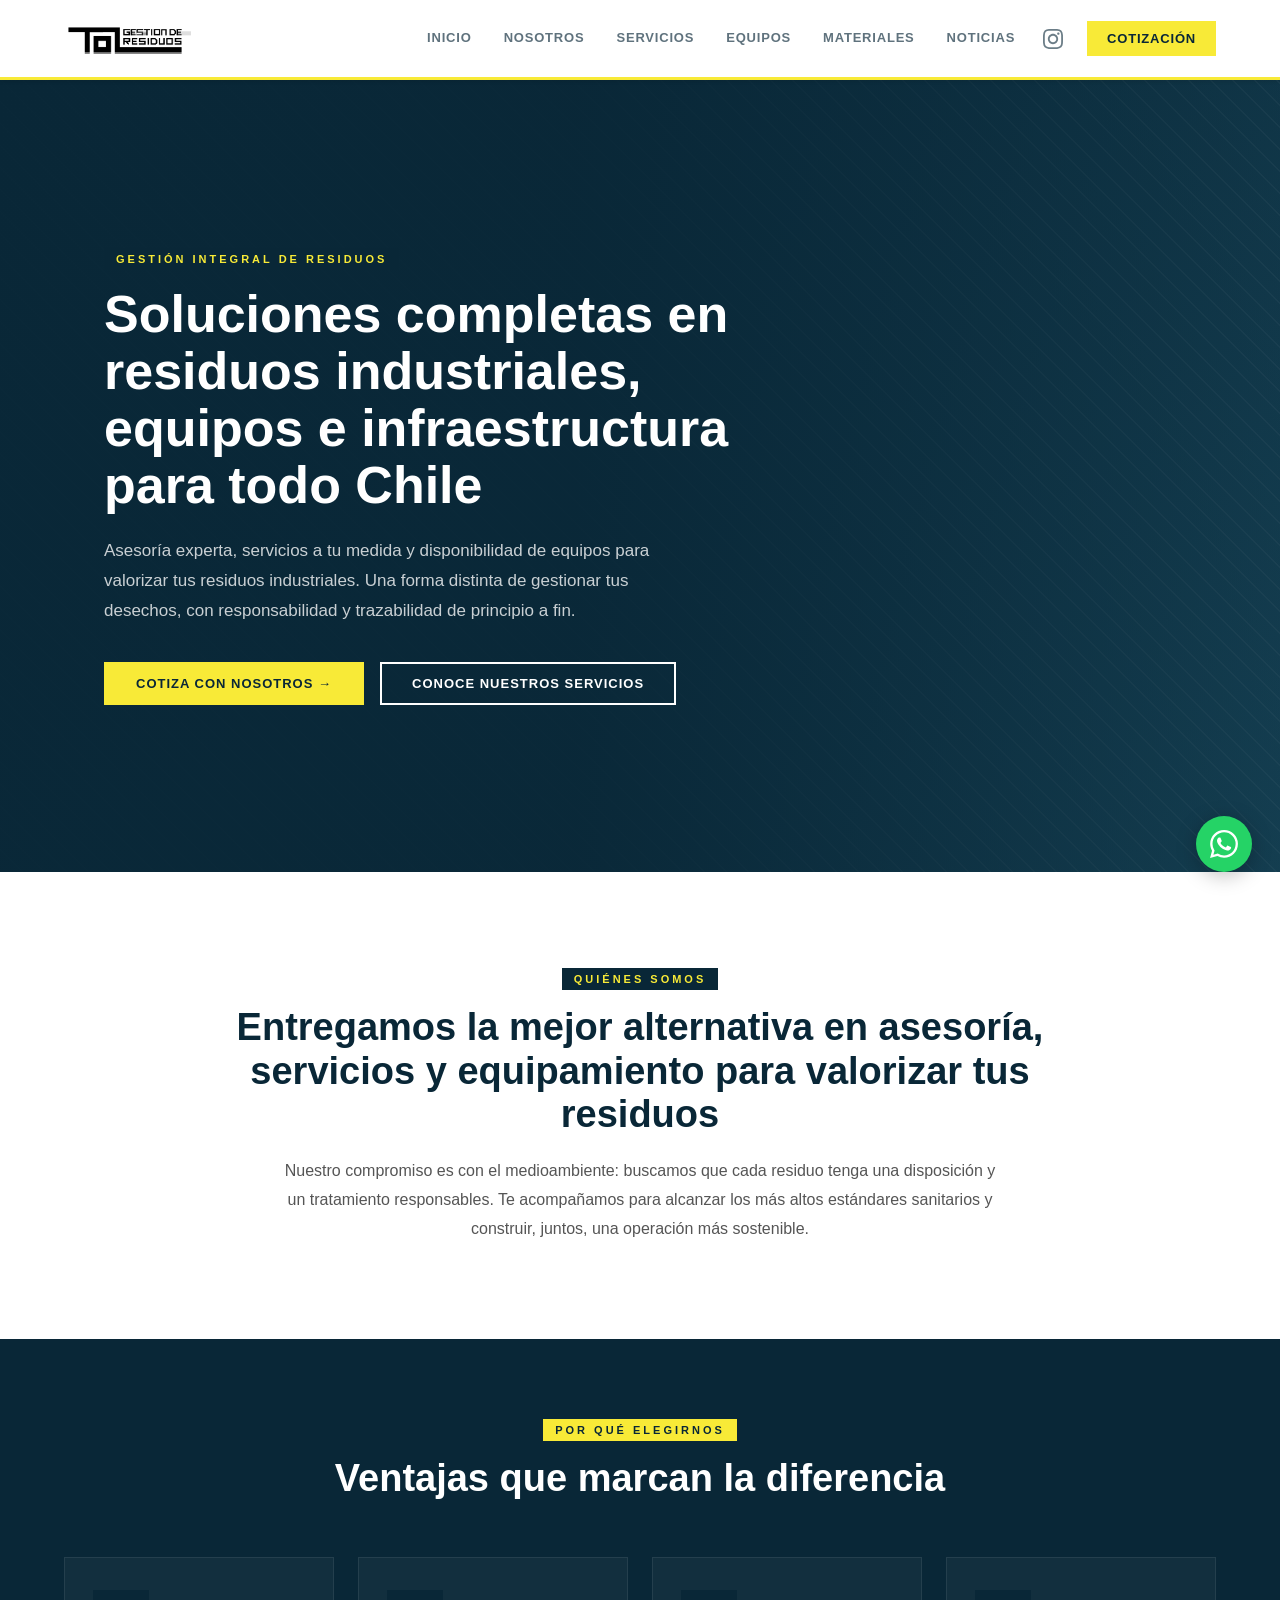
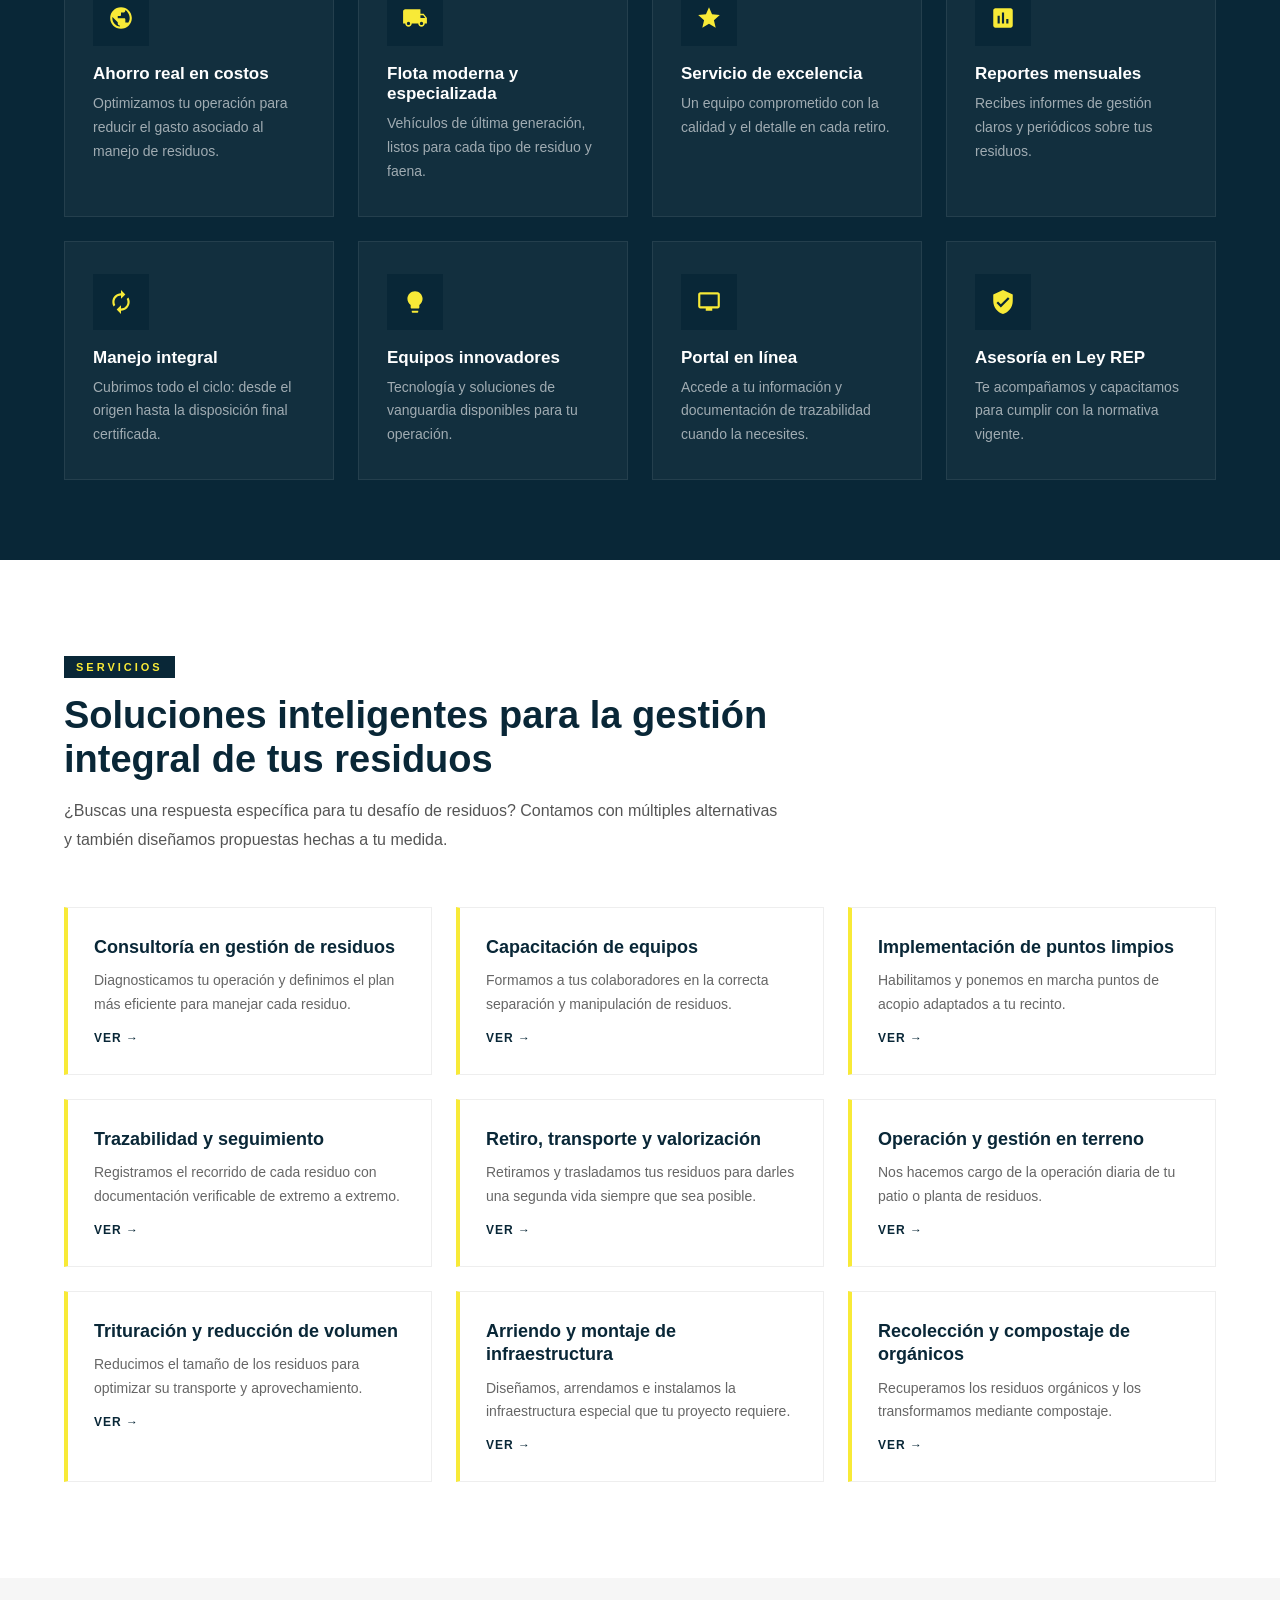
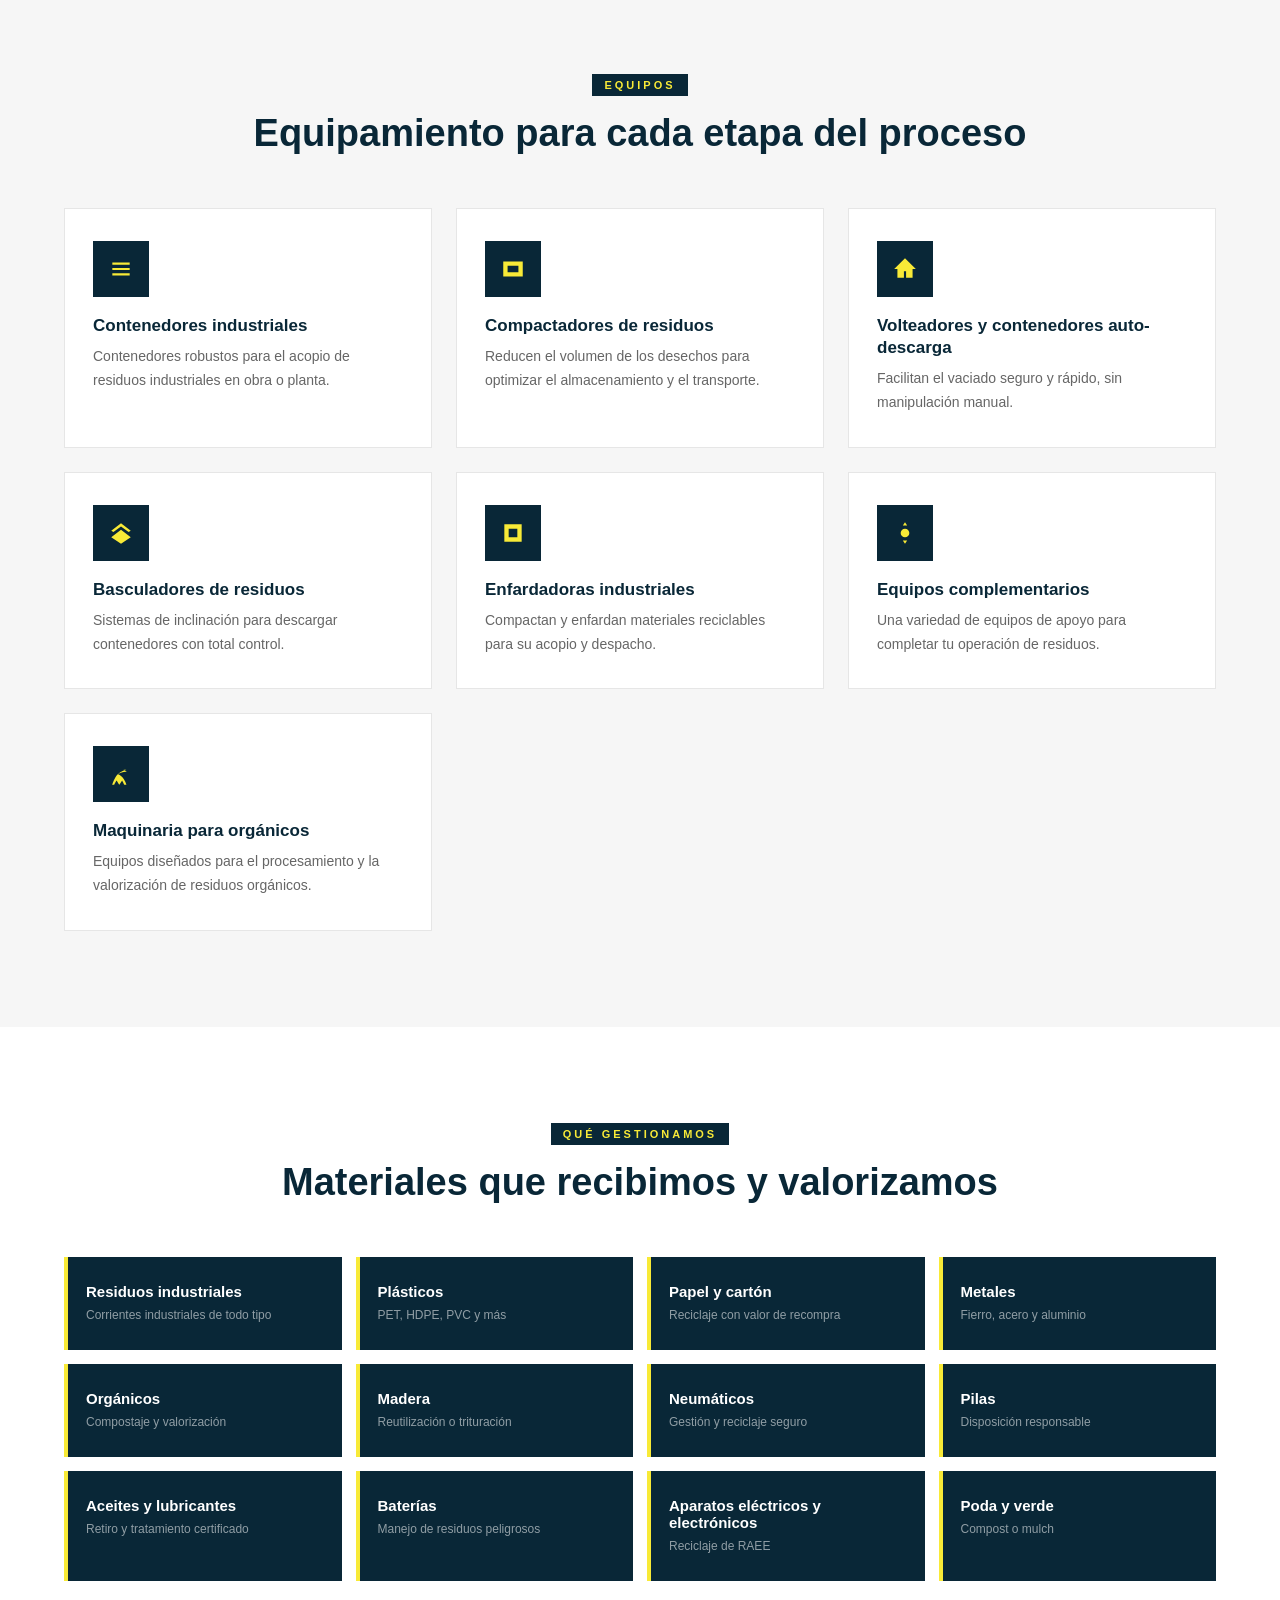
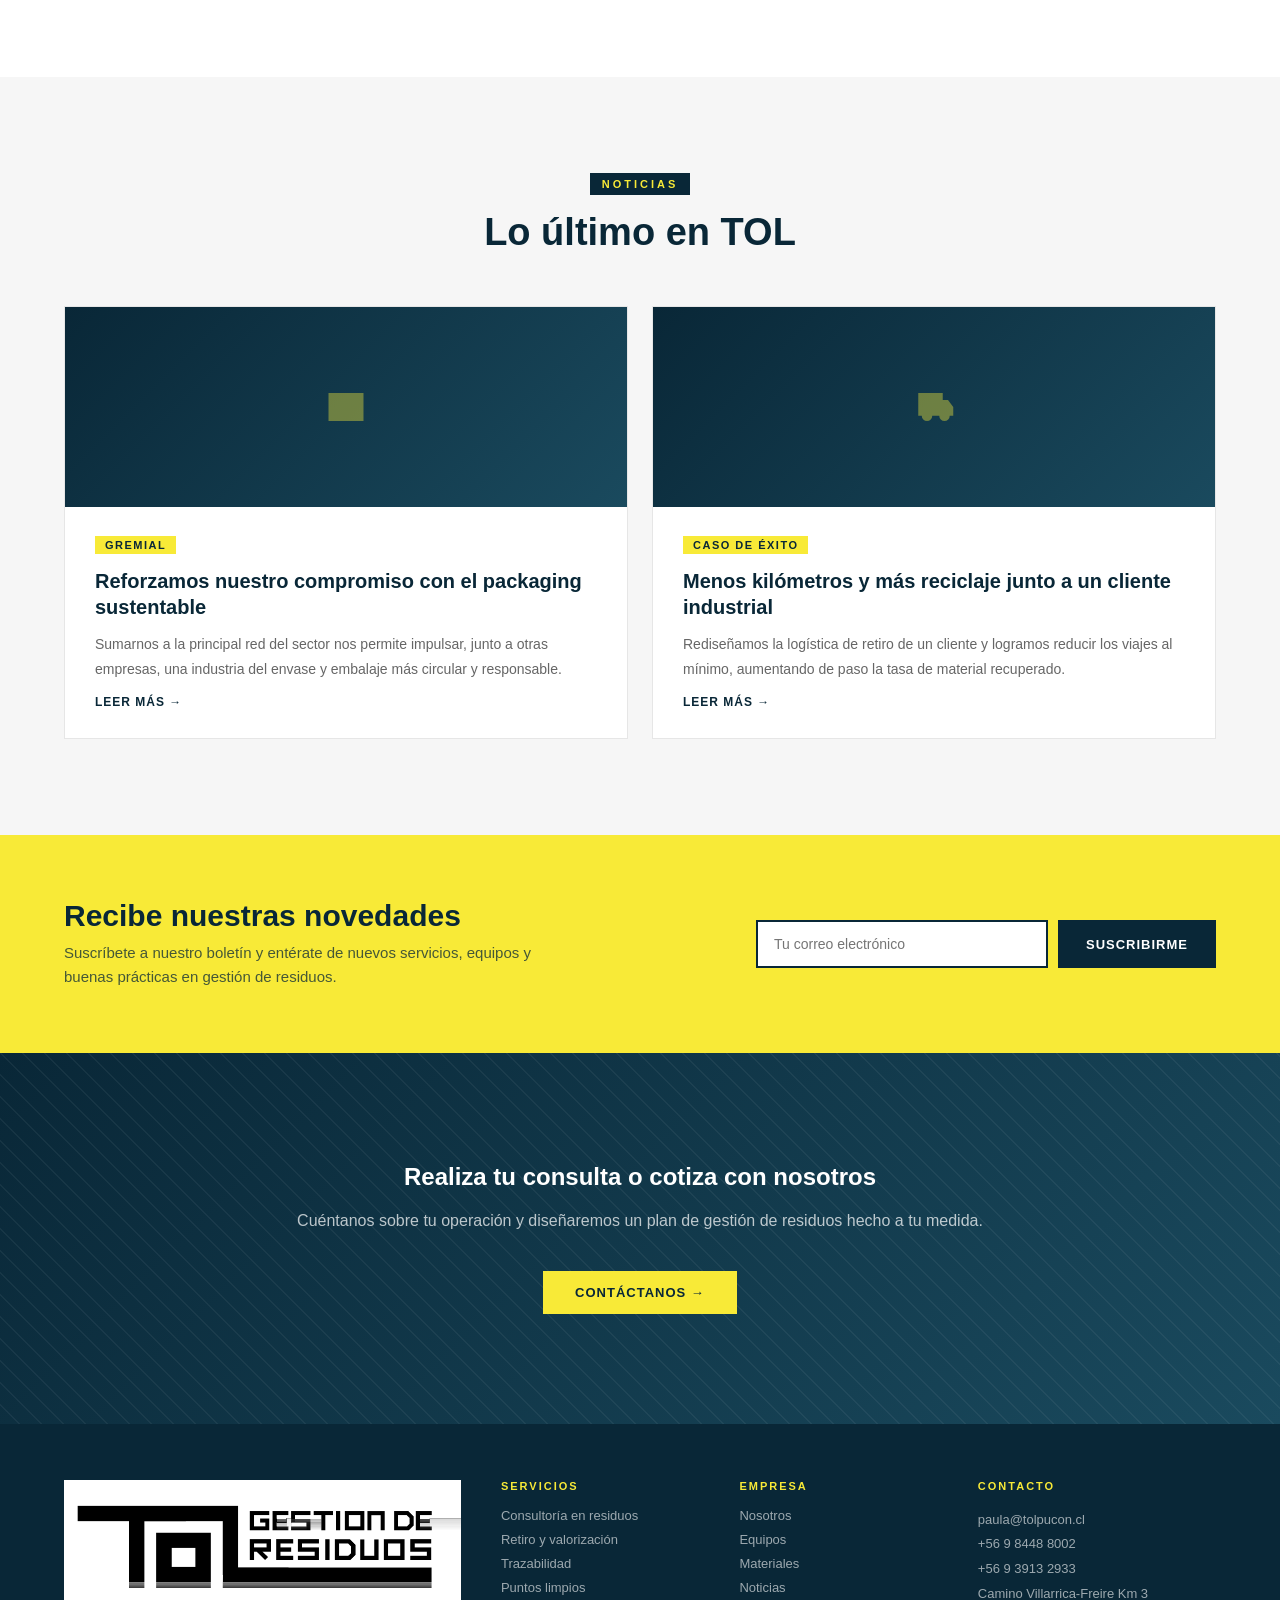
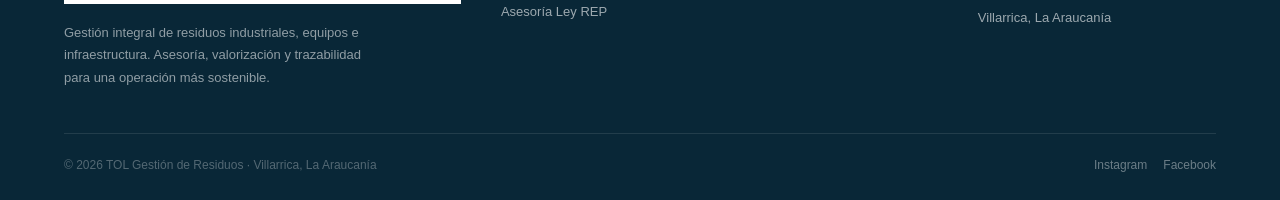
==== docs/index.html @ 6129ab28 "Import landing page de gestión de residuos desde pdelsol/tol Copia del sitio completo: docs/ (GitHub" ====
<!DOCTYPE html>
<html lang="es">
<head>
<meta charset="UTF-8">
<meta name="viewport" content="width=device-width, initial-scale=1">
<title>TOL — Gestión Integral de Residuos</title>
<style>
*{margin:0;padding:0;box-sizing:border-box}
body{font-family:'Open Sans',sans-serif;color:#111;padding-top:80px}
a{text-decoration:none;color:inherit}
img{max-width:100%;display:block}

/* NAV */
.tol-nav{position:fixed;top:0;left:0;right:0;z-index:9000;background:#fff;display:flex;align-items:center;justify-content:space-between;padding:0 64px;height:80px;border-bottom:3px solid #F8EA37;box-shadow:0 2px 4px rgba(0,0,0,.08)}
.tol-nav .logo img{height:40px;width:auto;display:block}
.tol-nav .links{display:flex;align-items:center;gap:8px}
.nav-link{font-size:13px;font-weight:600;color:rgba(9,39,55,.65);text-transform:uppercase;letter-spacing:.8px;padding:8px 12px;border-bottom:2px solid transparent;transition:color .2s,border-color .2s}
.nav-link:hover,.nav-link.active{color:#092737;border-bottom-color:#F8EA37}
.nav-cta{background:#F8EA37;color:#092737;font-size:13px;font-weight:700;padding:10px 20px;text-transform:uppercase;letter-spacing:.8px;margin-left:16px;transition:opacity .2s}
.nav-cta:hover{opacity:.85}
.nav-hamburger{display:none;flex-direction:column;gap:5px;cursor:pointer;background:none;border:none;padding:4px}
.nav-hamburger span{width:24px;height:2px;background:#092737;display:block}
.mob-overlay{display:none;position:fixed;inset:0;background:#092737;z-index:8999;flex-direction:column;align-items:center;justify-content:center;gap:8px}
.mob-overlay.open{display:flex}
.mob-link{font-size:20px;font-weight:600;color:rgba(255,255,255,.8);text-transform:uppercase;letter-spacing:1px;padding:16px;transition:color .2s}
.mob-link:hover,.mob-link.active{color:#F8EA37}
.mob-close{position:absolute;top:24px;right:32px;background:none;border:none;color:#fff;font-size:32px;cursor:pointer}
@media(max-width:900px){.tol-nav .links{display:none}.nav-hamburger{display:flex}.tol-nav{padding:0 24px}}
@media(max-width:600px){.tol-nav{padding:0 20px}}

/* HERO */
.hero{background:#092737;padding:80px 64px 72px;position:relative;overflow:hidden}
.hero::before{content:'';position:absolute;inset:0;background:repeating-linear-gradient(45deg,rgba(255,255,255,.015) 0,rgba(255,255,255,.015) 1px,transparent 0,transparent 50%);background-size:20px 20px}
.hero-inner{max-width:1200px;margin:0 auto;position:relative}
.hero-tag{display:inline-block;background:#F8EA37;color:#092737;font-size:11px;font-weight:700;letter-spacing:3px;text-transform:uppercase;padding:4px 12px;margin-bottom:20px}
.hero h1{font-size:52px;font-weight:800;color:#fff;line-height:1.05;max-width:720px;margin-bottom:16px}
.hero p{font-size:16px;font-weight:300;color:rgba(255,255,255,.65);max-width:560px;line-height:1.7;margin-bottom:32px}
.hero-breadcrumb{font-size:12px;color:rgba(255,255,255,.35);margin-bottom:24px}
.hero-breadcrumb a{color:rgba(255,255,255,.35)}
.hero-breadcrumb a:hover{color:#F8EA37}
@media(max-width:900px){.hero{padding:48px 24px}.hero h1{font-size:34px}}

/* SECCIONES */
.section{padding:72px 64px}
.section-inner{max-width:1200px;margin:0 auto}
@media(max-width:900px){.section{padding:48px 24px}}

/* BANNER CTA */
.banner{background:#F8EA37;padding:64px}
.banner-inner{max-width:1200px;margin:0 auto;display:flex;align-items:center;justify-content:space-between;gap:40px;flex-wrap:wrap}
.banner h2{font-size:32px;font-weight:800;color:#092737;margin-bottom:10px}
.banner p{font-size:15px;color:rgba(9,39,55,.72);max-width:480px;line-height:1.6}
.banner-btn{background:#092737;color:#fff;font-size:13px;font-weight:700;text-transform:uppercase;letter-spacing:.8px;padding:14px 32px;white-space:nowrap;transition:opacity .2s}
.banner-btn:hover{opacity:.85}
@media(max-width:900px){.banner{padding:40px 24px}.banner-inner{flex-direction:column;align-items:flex-start}}

/* FOOTER */
footer{background:#092737;padding:52px 64px}
.footer-grid{max-width:1200px;margin:0 auto;display:grid;grid-template-columns:2fr 1fr 1fr 1fr;gap:48px;margin-bottom:40px}
.ft{font-size:11px;font-weight:700;text-transform:uppercase;letter-spacing:1.5px;color:#F8EA37;margin-bottom:16px}
.fl{display:flex;flex-direction:column;gap:8px}
.fl a{font-size:13px;color:rgba(255,255,255,.5);transition:color .2s}
.fl a:hover{color:#fff}
.footer-bottom{max-width:1200px;margin:0 auto;border-top:1px solid rgba(255,255,255,.08);padding-top:24px;display:flex;align-items:center;justify-content:space-between;flex-wrap:wrap;gap:12px}
.footer-bottom span,.footer-bottom a{font-size:12px;color:rgba(255,255,255,.3)}
.footer-bottom a:hover{color:#F8EA37}
@media(max-width:900px){footer{padding:40px 24px}.footer-grid{grid-template-columns:1fr 1fr;gap:32px}}
@media(max-width:600px){.footer-grid{grid-template-columns:1fr}}

[data-aos][data-aos][data-aos-duration="50"],body[data-aos-duration="50"] [data-aos]{transition-duration:50ms}[data-aos][data-aos][data-aos-delay="50"],body[data-aos-delay="50"] [data-aos]{transition-delay:0}[data-aos][data-aos][data-aos-delay="50"].aos-animate,body[data-aos-delay="50"] [data-aos].aos-animate{transition-delay:50ms}[data-aos][data-aos][data-aos-duration="100"],body[data-aos-duration="100"] [data-aos]{transition-duration:.1s}[data-aos][data-aos][data-aos-delay="100"],body[data-aos-delay="100"] [data-aos]{transition-delay:0}[data-aos][data-aos][data-aos-delay="100"].aos-animate,body[data-aos-delay="100"] [data-aos].aos-animate{transition-delay:.1s}[data-aos][data-aos][data-aos-duration="150"],body[data-aos-duration="150"] [data-aos]{transition-duration:.15s}[data-aos][data-aos][data-aos-delay="150"],body[data-aos-delay="150"] [data-aos]{transition-delay:0}[data-aos][data-aos][data-aos-delay="150"].aos-animate,body[data-aos-delay="150"] [data-aos].aos-animate{transition-delay:.15s}[data-aos][data-aos][data-aos-duration="200"],body[data-aos-duration="200"] [data-aos]{transition-duration:.2s}[data-aos][data-aos][data-aos-delay="200"],body[data-aos-delay="200"] [data-aos]{transition-delay:0}[data-aos][data-aos][data-aos-delay="200"].aos-animate,body[data-aos-delay="200"] [data-aos].aos-animate{transition-delay:.2s}[data-aos][data-aos][data-aos-duration="250"],body[data-aos-duration="250"] [data-aos]{transition-duration:.25s}[data-aos][data-aos][data-aos-delay="250"],body[data-aos-delay="250"] [data-aos]{transition-delay:0}[data-aos][data-aos][data-aos-delay="250"].aos-animate,body[data-aos-delay="250"] [data-aos].aos-animate{transition-delay:.25s}[data-aos][data-aos][data-aos-duration="300"],body[data-aos-duration="300"] [data-aos]{transition-duration:.3s}[data-aos][data-aos][data-aos-delay="300"],body[data-aos-delay="300"] [data-aos]{transition-delay:0}[data-aos][data-aos][data-aos-delay="300"].aos-animate,body[data-aos-delay="300"] [data-aos].aos-animate{transition-delay:.3s}[data-aos][data-aos][data-aos-duration="350"],body[data-aos-duration="350"] [data-aos]{transition-duration:.35s}[data-aos][data-aos][data-aos-delay="350"],body[data-aos-delay="350"] [data-aos]{transition-delay:0}[data-aos][data-aos][data-aos-delay="350"].aos-animate,body[data-aos-delay="350"] [data-aos].aos-animate{transition-delay:.35s}[data-aos][data-aos][data-aos-duration="400"],body[data-aos-duration="400"] [data-aos]{transition-duration:.4s}[data-aos][data-aos][data-aos-delay="400"],body[data-aos-delay="400"] [data-aos]{transition-delay:0}[data-aos][data-aos][data-aos-delay="400"].aos-animate,body[data-aos-delay="400"] [data-aos].aos-animate{transition-delay:.4s}[data-aos][data-aos][data-aos-duration="450"],body[data-aos-duration="450"] [data-aos]{transition-duration:.45s}[data-aos][data-aos][data-aos-delay="450"],body[data-aos-delay="450"] [data-aos]{transition-delay:0}[data-aos][data-aos][data-aos-delay="450"].aos-animate,body[data-aos-delay="450"] [data-aos].aos-animate{transition-delay:.45s}[data-aos][data-aos][data-aos-duration="500"],body[data-aos-duration="500"] [data-aos]{transition-duration:.5s}[data-aos][data-aos][data-aos-delay="500"],body[data-aos-delay="500"] [data-aos]{transition-delay:0}[data-aos][data-aos][data-aos-delay="500"].aos-animate,body[data-aos-delay="500"] [data-aos].aos-animate{transition-delay:.5s}[data-aos][data-aos][data-aos-duration="550"],body[data-aos-duration="550"] [data-aos]{transition-duration:.55s}[data-aos][data-aos][data-aos-delay="550"],body[data-aos-delay="550"] [data-aos]{transition-delay:0}[data-aos][data-aos][data-aos-delay="550"].aos-animate,body[data-aos-delay="550"] [data-aos].aos-animate{transition-delay:.55s}[data-aos][data-aos][data-aos-duration="600"],body[data-aos-duration="600"] [data-aos]{transition-duration:.6s}[data-aos][data-aos][data-aos-delay="600"],body[data-aos-delay="600"] [data-aos]{transition-delay:0}[data-aos][data-aos][data-aos-delay="600"].aos-animate,body[data-aos-delay="600"] [data-aos].aos-animate{transition-delay:.6s}[data-aos][data-aos][data-aos-duration="650"],body[data-aos-duration="650"] [data-aos]{transition-duration:.65s}[data-aos][data-aos][data-aos-delay="650"],body[data-aos-delay="650"] [data-aos]{transition-delay:0}[data-aos][data-aos][data-aos-delay="650"].aos-animate,body[data-aos-delay="650"] [data-aos].aos-animate{transition-delay:.65s}[data-aos][data-aos][data-aos-duration="700"],body[data-aos-duration="700"] [data-aos]{transition-duration:.7s}[data-aos][data-aos][data-aos-delay="700"],body[data-aos-delay="700"] [data-aos]{transition-delay:0}[data-aos][data-aos][data-aos-delay="700"].aos-animate,body[data-aos-delay="700"] [data-aos].aos-animate{transition-delay:.7s}[data-aos][data-aos][data-aos-duration="750"],body[data-aos-duration="750"] [data-aos]{transition-duration:.75s}[data-aos][data-aos][data-aos-delay="750"],body[data-aos-delay="750"] [data-aos]{transition-delay:0}[data-aos][data-aos][data-aos-delay="750"].aos-animate,body[data-aos-delay="750"] [data-aos].aos-animate{transition-delay:.75s}[data-aos][data-aos][data-aos-duration="800"],body[data-aos-duration="800"] [data-aos]{transition-duration:.8s}[data-aos][data-aos][data-aos-delay="800"],body[data-aos-delay="800"] [data-aos]{transition-delay:0}[data-aos][data-aos][data-aos-delay="800"].aos-animate,body[data-aos-delay="800"] [data-aos].aos-animate{transition-delay:.8s}[data-aos][data-aos][data-aos-duration="850"],body[data-aos-duration="850"] [data-aos]{transition-duration:.85s}[data-aos][data-aos][data-aos-delay="850"],body[data-aos-delay="850"] [data-aos]{transition-delay:0}[data-aos][data-aos][data-aos-delay="850"].aos-animate,body[data-aos-delay="850"] [data-aos].aos-animate{transition-delay:.85s}[data-aos][data-aos][data-aos-duration="900"],body[data-aos-duration="900"] [data-aos]{transition-duration:.9s}[data-aos][data-aos][data-aos-delay="900"],body[data-aos-delay="900"] [data-aos]{transition-delay:0}[data-aos][data-aos][data-aos-delay="900"].aos-animate,body[data-aos-delay="900"] [data-aos].aos-animate{transition-delay:.9s}[data-aos][data-aos][data-aos-duration="950"],body[data-aos-duration="950"] [data-aos]{transition-duration:.95s}[data-aos][data-aos][data-aos-delay="950"],body[data-aos-delay="950"] [data-aos]{transition-delay:0}[data-aos][data-aos][data-aos-delay="950"].aos-animate,body[data-aos-delay="950"] [data-aos].aos-animate{transition-delay:.95s}[data-aos][data-aos][data-aos-duration="1000"],body[data-aos-duration="1000"] [data-aos]{transition-duration:1s}[data-aos][data-aos][data-aos-delay="1000"],body[data-aos-delay="1000"] [data-aos]{transition-delay:0}[data-aos][data-aos][data-aos-delay="1000"].aos-animate,body[data-aos-delay="1000"] [data-aos].aos-animate{transition-delay:1s}[data-aos][data-aos][data-aos-duration="1050"],body[data-aos-duration="1050"] [data-aos]{transition-duration:1.05s}[data-aos][data-aos][data-aos-delay="1050"],body[data-aos-delay="1050"] [data-aos]{transition-delay:0}[data-aos][data-aos][data-aos-delay="1050"].aos-animate,body[data-aos-delay="1050"] [data-aos].aos-animate{transition-delay:1.05s}[data-aos][data-aos][data-aos-duration="1100"],body[data-aos-duration="1100"] [data-aos]{transition-duration:1.1s}[data-aos][data-aos][data-aos-delay="1100"],body[data-aos-delay="1100"] [data-aos]{transition-delay:0}[data-aos][data-aos][data-aos-delay="1100"].aos-animate,body[data-aos-delay="1100"] [data-aos].aos-animate{transition-delay:1.1s}[data-aos][data-aos][data-aos-duration="1150"],body[data-aos-duration="1150"] [data-aos]{transition-duration:1.15s}[data-aos][data-aos][data-aos-delay="1150"],body[data-aos-delay="1150"] [data-aos]{transition-delay:0}[data-aos][data-aos][data-aos-delay="1150"].aos-animate,body[data-aos-delay="1150"] [data-aos].aos-animate{transition-delay:1.15s}[data-aos][data-aos][data-aos-duration="1200"],body[data-aos-duration="1200"] [data-aos]{transition-duration:1.2s}[data-aos][data-aos][data-aos-delay="1200"],body[data-aos-delay="1200"] [data-aos]{transition-delay:0}[data-aos][data-aos][data-aos-delay="1200"].aos-animate,body[data-aos-delay="1200"] [data-aos].aos-animate{transition-delay:1.2s}[data-aos][data-aos][data-aos-duration="1250"],body[data-aos-duration="1250"] [data-aos]{transition-duration:1.25s}[data-aos][data-aos][data-aos-delay="1250"],body[data-aos-delay="1250"] [data-aos]{transition-delay:0}[data-aos][data-aos][data-aos-delay="1250"].aos-animate,body[data-aos-delay="1250"] [data-aos].aos-animate{transition-delay:1.25s}[data-aos][data-aos][data-aos-duration="1300"],body[data-aos-duration="1300"] [data-aos]{transition-duration:1.3s}[data-aos][data-aos][data-aos-delay="1300"],body[data-aos-delay="1300"] [data-aos]{transition-delay:0}[data-aos][data-aos][data-aos-delay="1300"].aos-animate,body[data-aos-delay="1300"] [data-aos].aos-animate{transition-delay:1.3s}[data-aos][data-aos][data-aos-duration="1350"],body[data-aos-duration="1350"] [data-aos]{transition-duration:1.35s}[data-aos][data-aos][data-aos-delay="1350"],body[data-aos-delay="1350"] [data-aos]{transition-delay:0}[data-aos][data-aos][data-aos-delay="1350"].aos-animate,body[data-aos-delay="1350"] [data-aos].aos-animate{transition-delay:1.35s}[data-aos][data-aos][data-aos-duration="1400"],body[data-aos-duration="1400"] [data-aos]{transition-duration:1.4s}[data-aos][data-aos][data-aos-delay="1400"],body[data-aos-delay="1400"] [data-aos]{transition-delay:0}[data-aos][data-aos][data-aos-delay="1400"].aos-animate,body[data-aos-delay="1400"] [data-aos].aos-animate{transition-delay:1.4s}[data-aos][data-aos][data-aos-duration="1450"],body[data-aos-duration="1450"] [data-aos]{transition-duration:1.45s}[data-aos][data-aos][data-aos-delay="1450"],body[data-aos-delay="1450"] [data-aos]{transition-delay:0}[data-aos][data-aos][data-aos-delay="1450"].aos-animate,body[data-aos-delay="1450"] [data-aos].aos-animate{transition-delay:1.45s}[data-aos][data-aos][data-aos-duration="1500"],body[data-aos-duration="1500"] [data-aos]{transition-duration:1.5s}[data-aos][data-aos][data-aos-delay="1500"],body[data-aos-delay="1500"] [data-aos]{transition-delay:0}[data-aos][data-aos][data-aos-delay="1500"].aos-animate,body[data-aos-delay="1500"] [data-aos].aos-animate{transition-delay:1.5s}[data-aos][data-aos][data-aos-duration="1550"],body[data-aos-duration="1550"] [data-aos]{transition-duration:1.55s}[data-aos][data-aos][data-aos-delay="1550"],body[data-aos-delay="1550"] [data-aos]{transition-delay:0}[data-aos][data-aos][data-aos-delay="1550"].aos-animate,body[data-aos-delay="1550"] [data-aos].aos-animate{transition-delay:1.55s}[data-aos][data-aos][data-aos-duration="1600"],body[data-aos-duration="1600"] [data-aos]{transition-duration:1.6s}[data-aos][data-aos][data-aos-delay="1600"],body[data-aos-delay="1600"] [data-aos]{transition-delay:0}[data-aos][data-aos][data-aos-delay="1600"].aos-animate,body[data-aos-delay="1600"] [data-aos].aos-animate{transition-delay:1.6s}[data-aos][data-aos][data-aos-duration="1650"],body[data-aos-duration="1650"] [data-aos]{transition-duration:1.65s}[data-aos][data-aos][data-aos-delay="1650"],body[data-aos-delay="1650"] [data-aos]{transition-delay:0}[data-aos][data-aos][data-aos-delay="1650"].aos-animate,body[data-aos-delay="1650"] [data-aos].aos-animate{transition-delay:1.65s}[data-aos][data-aos][data-aos-duration="1700"],body[data-aos-duration="1700"] [data-aos]{transition-duration:1.7s}[data-aos][data-aos][data-aos-delay="1700"],body[data-aos-delay="1700"] [data-aos]{transition-delay:0}[data-aos][data-aos][data-aos-delay="1700"].aos-animate,body[data-aos-delay="1700"] [data-aos].aos-animate{transition-delay:1.7s}[data-aos][data-aos][data-aos-duration="1750"],body[data-aos-duration="1750"] [data-aos]{transition-duration:1.75s}[data-aos][data-aos][data-aos-delay="1750"],body[data-aos-delay="1750"] [data-aos]{transition-delay:0}[data-aos][data-aos][data-aos-delay="1750"].aos-animate,body[data-aos-delay="1750"] [data-aos].aos-animate{transition-delay:1.75s}[data-aos][data-aos][data-aos-duration="1800"],body[data-aos-duration="1800"] [data-aos]{transition-duration:1.8s}[data-aos][data-aos][data-aos-delay="1800"],body[data-aos-delay="1800"] [data-aos]{transition-delay:0}[data-aos][data-aos][data-aos-delay="1800"].aos-animate,body[data-aos-delay="1800"] [data-aos].aos-animate{transition-delay:1.8s}[data-aos][data-aos][data-aos-duration="1850"],body[data-aos-duration="1850"] [data-aos]{transition-duration:1.85s}[data-aos][data-aos][data-aos-delay="1850"],body[data-aos-delay="1850"] [data-aos]{transition-delay:0}[data-aos][data-aos][data-aos-delay="1850"].aos-animate,body[data-aos-delay="1850"] [data-aos].aos-animate{transition-delay:1.85s}[data-aos][data-aos][data-aos-duration="1900"],body[data-aos-duration="1900"] [data-aos]{transition-duration:1.9s}[data-aos][data-aos][data-aos-delay="1900"],body[data-aos-delay="1900"] [data-aos]{transition-delay:0}[data-aos][data-aos][data-aos-delay="1900"].aos-animate,body[data-aos-delay="1900"] [data-aos].aos-animate{transition-delay:1.9s}[data-aos][data-aos][data-aos-duration="1950"],body[data-aos-duration="1950"] [data-aos]{transition-duration:1.95s}[data-aos][data-aos][data-aos-delay="1950"],body[data-aos-delay="1950"] [data-aos]{transition-delay:0}[data-aos][data-aos][data-aos-delay="1950"].aos-animate,body[data-aos-delay="1950"] [data-aos].aos-animate{transition-delay:1.95s}[data-aos][data-aos][data-aos-duration="2000"],body[data-aos-duration="2000"] [data-aos]{transition-duration:2s}[data-aos][data-aos][data-aos-delay="2000"],body[data-aos-delay="2000"] [data-aos]{transition-delay:0}[data-aos][data-aos][data-aos-delay="2000"].aos-animate,body[data-aos-delay="2000"] [data-aos].aos-animate{transition-delay:2s}[data-aos][data-aos][data-aos-duration="2050"],body[data-aos-duration="2050"] [data-aos]{transition-duration:2.05s}[data-aos][data-aos][data-aos-delay="2050"],body[data-aos-delay="2050"] [data-aos]{transition-delay:0}[data-aos][data-aos][data-aos-delay="2050"].aos-animate,body[data-aos-delay="2050"] [data-aos].aos-animate{transition-delay:2.05s}[data-aos][data-aos][data-aos-duration="2100"],body[data-aos-duration="2100"] [data-aos]{transition-duration:2.1s}[data-aos][data-aos][data-aos-delay="2100"],body[data-aos-delay="2100"] [data-aos]{transition-delay:0}[data-aos][data-aos][data-aos-delay="2100"].aos-animate,body[data-aos-delay="2100"] [data-aos].aos-animate{transition-delay:2.1s}[data-aos][data-aos][data-aos-duration="2150"],body[data-aos-duration="2150"] [data-aos]{transition-duration:2.15s}[data-aos][data-aos][data-aos-delay="2150"],body[data-aos-delay="2150"] [data-aos]{transition-delay:0}[data-aos][data-aos][data-aos-delay="2150"].aos-animate,body[data-aos-delay="2150"] [data-aos].aos-animate{transition-delay:2.15s}[data-aos][data-aos][data-aos-duration="2200"],body[data-aos-duration="2200"] [data-aos]{transition-duration:2.2s}[data-aos][data-aos][data-aos-delay="2200"],body[data-aos-delay="2200"] [data-aos]{transition-delay:0}[data-aos][data-aos][data-aos-delay="2200"].aos-animate,body[data-aos-delay="2200"] [data-aos].aos-animate{transition-delay:2.2s}[data-aos][data-aos][data-aos-duration="2250"],body[data-aos-duration="2250"] [data-aos]{transition-duration:2.25s}[data-aos][data-aos][data-aos-delay="2250"],body[data-aos-delay="2250"] [data-aos]{transition-delay:0}[data-aos][data-aos][data-aos-delay="2250"].aos-animate,body[data-aos-delay="2250"] [data-aos].aos-animate{transition-delay:2.25s}[data-aos][data-aos][data-aos-duration="2300"],body[data-aos-duration="2300"] [data-aos]{transition-duration:2.3s}[data-aos][data-aos][data-aos-delay="2300"],body[data-aos-delay="2300"] [data-aos]{transition-delay:0}[data-aos][data-aos][data-aos-delay="2300"].aos-animate,body[data-aos-delay="2300"] [data-aos].aos-animate{transition-delay:2.3s}[data-aos][data-aos][data-aos-duration="2350"],body[data-aos-duration="2350"] [data-aos]{transition-duration:2.35s}[data-aos][data-aos][data-aos-delay="2350"],body[data-aos-delay="2350"] [data-aos]{transition-delay:0}[data-aos][data-aos][data-aos-delay="2350"].aos-animate,body[data-aos-delay="2350"] [data-aos].aos-animate{transition-delay:2.35s}[data-aos][data-aos][data-aos-duration="2400"],body[data-aos-duration="2400"] [data-aos]{transition-duration:2.4s}[data-aos][data-aos][data-aos-delay="2400"],body[data-aos-delay="2400"] [data-aos]{transition-delay:0}[data-aos][data-aos][data-aos-delay="2400"].aos-animate,body[data-aos-delay="2400"] [data-aos].aos-animate{transition-delay:2.4s}[data-aos][data-aos][data-aos-duration="2450"],body[data-aos-duration="2450"] [data-aos]{transition-duration:2.45s}[data-aos][data-aos][data-aos-delay="2450"],body[data-aos-delay="2450"] [data-aos]{transition-delay:0}[data-aos][data-aos][data-aos-delay="2450"].aos-animate,body[data-aos-delay="2450"] [data-aos].aos-animate{transition-delay:2.45s}[data-aos][data-aos][data-aos-duration="2500"],body[data-aos-duration="2500"] [data-aos]{transition-duration:2.5s}[data-aos][data-aos][data-aos-delay="2500"],body[data-aos-delay="2500"] [data-aos]{transition-delay:0}[data-aos][data-aos][data-aos-delay="2500"].aos-animate,body[data-aos-delay="2500"] [data-aos].aos-animate{transition-delay:2.5s}[data-aos][data-aos][data-aos-duration="2550"],body[data-aos-duration="2550"] [data-aos]{transition-duration:2.55s}[data-aos][data-aos][data-aos-delay="2550"],body[data-aos-delay="2550"] [data-aos]{transition-delay:0}[data-aos][data-aos][data-aos-delay="2550"].aos-animate,body[data-aos-delay="2550"] [data-aos].aos-animate{transition-delay:2.55s}[data-aos][data-aos][data-aos-duration="2600"],body[data-aos-duration="2600"] [data-aos]{transition-duration:2.6s}[data-aos][data-aos][data-aos-delay="2600"],body[data-aos-delay="2600"] [data-aos]{transition-delay:0}[data-aos][data-aos][data-aos-delay="2600"].aos-animate,body[data-aos-delay="2600"] [data-aos].aos-animate{transition-delay:2.6s}[data-aos][data-aos][data-aos-duration="2650"],body[data-aos-duration="2650"] [data-aos]{transition-duration:2.65s}[data-aos][data-aos][data-aos-delay="2650"],body[data-aos-delay="2650"] [data-aos]{transition-delay:0}[data-aos][data-aos][data-aos-delay="2650"].aos-animate,body[data-aos-delay="2650"] [data-aos].aos-animate{transition-delay:2.65s}[data-aos][data-aos][data-aos-duration="2700"],body[data-aos-duration="2700"] [data-aos]{transition-duration:2.7s}[data-aos][data-aos][data-aos-delay="2700"],body[data-aos-delay="2700"] [data-aos]{transition-delay:0}[data-aos][data-aos][data-aos-delay="2700"].aos-animate,body[data-aos-delay="2700"] [data-aos].aos-animate{transition-delay:2.7s}[data-aos][data-aos][data-aos-duration="2750"],body[data-aos-duration="2750"] [data-aos]{transition-duration:2.75s}[data-aos][data-aos][data-aos-delay="2750"],body[data-aos-delay="2750"] [data-aos]{transition-delay:0}[data-aos][data-aos][data-aos-delay="2750"].aos-animate,body[data-aos-delay="2750"] [data-aos].aos-animate{transition-delay:2.75s}[data-aos][data-aos][data-aos-duration="2800"],body[data-aos-duration="2800"] [data-aos]{transition-duration:2.8s}[data-aos][data-aos][data-aos-delay="2800"],body[data-aos-delay="2800"] [data-aos]{transition-delay:0}[data-aos][data-aos][data-aos-delay="2800"].aos-animate,body[data-aos-delay="2800"] [data-aos].aos-animate{transition-delay:2.8s}[data-aos][data-aos][data-aos-duration="2850"],body[data-aos-duration="2850"] [data-aos]{transition-duration:2.85s}[data-aos][data-aos][data-aos-delay="2850"],body[data-aos-delay="2850"] [data-aos]{transition-delay:0}[data-aos][data-aos][data-aos-delay="2850"].aos-animate,body[data-aos-delay="2850"] [data-aos].aos-animate{transition-delay:2.85s}[data-aos][data-aos][data-aos-duration="2900"],body[data-aos-duration="2900"] [data-aos]{transition-duration:2.9s}[data-aos][data-aos][data-aos-delay="2900"],body[data-aos-delay="2900"] [data-aos]{transition-delay:0}[data-aos][data-aos][data-aos-delay="2900"].aos-animate,body[data-aos-delay="2900"] [data-aos].aos-animate{transition-delay:2.9s}[data-aos][data-aos][data-aos-duration="2950"],body[data-aos-duration="2950"] [data-aos]{transition-duration:2.95s}[data-aos][data-aos][data-aos-delay="2950"],body[data-aos-delay="2950"] [data-aos]{transition-delay:0}[data-aos][data-aos][data-aos-delay="2950"].aos-animate,body[data-aos-delay="2950"] [data-aos].aos-animate{transition-delay:2.95s}[data-aos][data-aos][data-aos-duration="3000"],body[data-aos-duration="3000"] [data-aos]{transition-duration:3s}[data-aos][data-aos][data-aos-delay="3000"],body[data-aos-delay="3000"] [data-aos]{transition-delay:0}[data-aos][data-aos][data-aos-delay="3000"].aos-animate,body[data-aos-delay="3000"] [data-aos].aos-animate{transition-delay:3s}[data-aos][data-aos][data-aos-easing=linear],body[data-aos-easing=linear] [data-aos]{transition-timing-function:cubic-bezier(.25,.25,.75,.75)}[data-aos][data-aos][data-aos-easing=ease],body[data-aos-easing=ease] [data-aos]{transition-timing-function:ease}[data-aos][data-aos][data-aos-easing=ease-in],body[data-aos-easing=ease-in] [data-aos]{transition-timing-function:ease-in}[data-aos][data-aos][data-aos-easing=ease-out],body[data-aos-easing=ease-out] [data-aos]{transition-timing-function:ease-out}[data-aos][data-aos][data-aos-easing=ease-in-out],body[data-aos-easing=ease-in-out] [data-aos]{transition-timing-function:ease-in-out}[data-aos][data-aos][data-aos-easing=ease-in-back],body[data-aos-easing=ease-in-back] [data-aos]{transition-timing-function:cubic-bezier(.6,-.28,.735,.045)}[data-aos][data-aos][data-aos-easing=ease-out-back],body[data-aos-easing=ease-out-back] [data-aos]{transition-timing-function:cubic-bezier(.175,.885,.32,1.275)}[data-aos][data-aos][data-aos-easing=ease-in-out-back],body[data-aos-easing=ease-in-out-back] [data-aos]{transition-timing-function:cubic-bezier(.68,-.55,.265,1.55)}[data-aos][data-aos][data-aos-easing=ease-in-sine],body[data-aos-easing=ease-in-sine] [data-aos]{transition-timing-function:cubic-bezier(.47,0,.745,.715)}[data-aos][data-aos][data-aos-easing=ease-out-sine],body[data-aos-easing=ease-out-sine] [data-aos]{transition-timing-function:cubic-bezier(.39,.575,.565,1)}[data-aos][data-aos][data-aos-easing=ease-in-out-sine],body[data-aos-easing=ease-in-out-sine] [data-aos]{transition-timing-function:cubic-bezier(.445,.05,.55,.95)}[data-aos][data-aos][data-aos-easing=ease-in-quad],body[data-aos-easing=ease-in-quad] [data-aos]{transition-timing-function:cubic-bezier(.55,.085,.68,.53)}[data-aos][data-aos][data-aos-easing=ease-out-quad],body[data-aos-easing=ease-out-quad] [data-aos]{transition-timing-function:cubic-bezier(.25,.46,.45,.94)}[data-aos][data-aos][data-aos-easing=ease-in-out-quad],body[data-aos-easing=ease-in-out-quad] [data-aos]{transition-timing-function:cubic-bezier(.455,.03,.515,.955)}[data-aos][data-aos][data-aos-easing=ease-in-cubic],body[data-aos-easing=ease-in-cubic] [data-aos]{transition-timing-function:cubic-bezier(.55,.085,.68,.53)}[data-aos][data-aos][data-aos-easing=ease-out-cubic],body[data-aos-easing=ease-out-cubic] [data-aos]{transition-timing-function:cubic-bezier(.25,.46,.45,.94)}[data-aos][data-aos][data-aos-easing=ease-in-out-cubic],body[data-aos-easing=ease-in-out-cubic] [data-aos]{transition-timing-function:cubic-bezier(.455,.03,.515,.955)}[data-aos][data-aos][data-aos-easing=ease-in-quart],body[data-aos-easing=ease-in-quart] [data-aos]{transition-timing-function:cubic-bezier(.55,.085,.68,.53)}[data-aos][data-aos][data-aos-easing=ease-out-quart],body[data-aos-easing=ease-out-quart] [data-aos]{transition-timing-function:cubic-bezier(.25,.46,.45,.94)}[data-aos][data-aos][data-aos-easing=ease-in-out-quart],body[data-aos-easing=ease-in-out-quart] [data-aos]{transition-timing-function:cubic-bezier(.455,.03,.515,.955)}[data-aos^=fade][data-aos^=fade]{opacity:0;transition-property:opacity,transform}[data-aos^=fade][data-aos^=fade].aos-animate{opacity:1;transform:translateZ(0)}[data-aos=fade-up]{transform:translate3d(0,100px,0)}[data-aos=fade-down]{transform:translate3d(0,-100px,0)}[data-aos=fade-right]{transform:translate3d(-100px,0,0)}[data-aos=fade-left]{transform:translate3d(100px,0,0)}[data-aos=fade-up-right]{transform:translate3d(-100px,100px,0)}[data-aos=fade-up-left]{transform:translate3d(100px,100px,0)}[data-aos=fade-down-right]{transform:translate3d(-100px,-100px,0)}[data-aos=fade-down-left]{transform:translate3d(100px,-100px,0)}[data-aos^=zoom][data-aos^=zoom]{opacity:0;transition-property:opacity,transform}[data-aos^=zoom][data-aos^=zoom].aos-animate{opacity:1;transform:translateZ(0) scale(1)}[data-aos=zoom-in]{transform:scale(.6)}[data-aos=zoom-in-up]{transform:translate3d(0,100px,0) scale(.6)}[data-aos=zoom-in-down]{transform:translate3d(0,-100px,0) scale(.6)}[data-aos=zoom-in-right]{transform:translate3d(-100px,0,0) scale(.6)}[data-aos=zoom-in-left]{transform:translate3d(100px,0,0) scale(.6)}[data-aos=zoom-out]{transform:scale(1.2)}[data-aos=zoom-out-up]{transform:translate3d(0,100px,0) scale(1.2)}[data-aos=zoom-out-down]{transform:translate3d(0,-100px,0) scale(1.2)}[data-aos=zoom-out-right]{transform:translate3d(-100px,0,0) scale(1.2)}[data-aos=zoom-out-left]{transform:translate3d(100px,0,0) scale(1.2)}[data-aos^=slide][data-aos^=slide]{transition-property:transform}[data-aos^=slide][data-aos^=slide].aos-animate{transform:translateZ(0)}[data-aos=slide-up]{transform:translate3d(0,100%,0)}[data-aos=slide-down]{transform:translate3d(0,-100%,0)}[data-aos=slide-right]{transform:translate3d(-100%,0,0)}[data-aos=slide-left]{transform:translate3d(100%,0,0)}[data-aos^=flip][data-aos^=flip]{backface-visibility:hidden;transition-property:transform}[data-aos=flip-left]{transform:perspective(2500px) rotateY(-100deg)}[data-aos=flip-left].aos-animate{transform:perspective(2500px) rotateY(0)}[data-aos=flip-right]{transform:perspective(2500px) rotateY(100deg)}[data-aos=flip-right].aos-animate{transform:perspective(2500px) rotateY(0)}[data-aos=flip-up]{transform:perspective(2500px) rotateX(-100deg)}[data-aos=flip-up].aos-animate{transform:perspective(2500px) rotateX(0)}[data-aos=flip-down]{transform:perspective(2500px) rotateX(100deg)}[data-aos=flip-down].aos-animate{transform:perspective(2500px) rotateX(0)}

*{margin:0;padding:0;box-sizing:border-box}
body{font-family:Open Sans,sans-serif;color:#111111}
a{text-decoration:none;color:inherit}
img{max-width:100%;display:block}
[data-aos]{opacity:0}
:root{--navy:#092737;--navy2:#1a4a5e;--yellow:#F8EA37}

/* Utility layout */
.wrap{max-width:1200px;margin:0 auto}
.eyebrow{display:inline-block;background:var(--navy);color:var(--yellow);font-size:11px;font-weight:700;letter-spacing:3px;text-transform:uppercase;padding:5px 12px;margin-bottom:16px}
.sec{padding:96px 64px}
.sec h2{font-size:38px;font-weight:800;color:var(--navy);line-height:1.15}
.lead{font-size:16px;color:#555;line-height:1.8;max-width:720px}
.grid{display:grid;gap:24px}
.g2{grid-template-columns:repeat(2,1fr)}
.g3{grid-template-columns:repeat(3,1fr)}
.g4{grid-template-columns:repeat(4,1fr)}
.icon{width:56px;height:56px;display:flex;align-items:center;justify-content:center;background:var(--navy);margin-bottom:18px}
.icon svg{fill:var(--yellow)}
.btn{display:inline-block;background:var(--yellow);color:var(--navy);padding:14px 32px;font-size:13px;font-weight:700;text-transform:uppercase;letter-spacing:1px;transition:opacity .2s}
.btn:hover{opacity:.85}
.btn-outline{display:inline-block;border:2px solid #fff;color:#fff;padding:12px 30px;font-size:13px;font-weight:700;text-transform:uppercase;letter-spacing:1px;transition:background .2s,color .2s}
.btn-outline:hover{background:#fff;color:var(--navy)}
.vermas{display:inline-flex;align-items:center;gap:6px;color:var(--navy);font-size:12px;font-weight:700;text-transform:uppercase;letter-spacing:1px;margin-top:14px}
.vermas:hover{color:#c9a800}

@media(max-width:1000px){
  .g4{grid-template-columns:repeat(2,1fr)}
  .g3{grid-template-columns:repeat(2,1fr)}
}
@media(max-width:768px){
  .sec{padding:56px 22px!important}
  .sec h2{font-size:28px}
  .g2,.g3,.g4{grid-template-columns:1fr!important}
  h1{font-size:34px!important}
}

</style>
</head>
<body>


<style>
.tol-nav{position:fixed;top:0;left:0;right:0;z-index:9000;background:#fff;display:flex;align-items:center;justify-content:space-between;padding:0 64px;height:80px;border-bottom:3px solid #F8EA37;box-shadow:0 2px 4px rgba(0,0,0,.08)}
.tol-nav .logo img{height:40px;width:auto;display:block}
.tol-nav .links{display:flex;align-items:center;gap:8px}
.nav-link{font-family:Open Sans,sans-serif;font-size:13px;font-weight:600;color:rgba(9,39,55,.65);text-decoration:none;text-transform:uppercase;letter-spacing:.8px;padding:8px 12px;border-bottom:2px solid transparent;transition:color .2s,border-color .2s}
.nav-link:hover,.nav-link.active{color:#092737;border-bottom-color:#F8EA37}
.nav-cta{background:#F8EA37;color:#092737;font-family:Open Sans,sans-serif;font-size:13px;font-weight:700;text-decoration:none;padding:10px 20px;text-transform:uppercase;letter-spacing:.8px;margin-left:16px;transition:opacity .2s}
.nav-cta:hover{opacity:.85}
.nav-hamburger{display:none;flex-direction:column;gap:5px;cursor:pointer;background:none;border:none;padding:4px}
.nav-hamburger span{width:24px;height:2px;background:#092737;display:block;transition:.3s}
.mob-overlay{display:none;position:fixed;inset:0;background:#092737;z-index:8999;flex-direction:column;align-items:center;justify-content:center;gap:8px}
.mob-overlay.open{display:flex}
.mob-link{font-family:Open Sans,sans-serif;font-size:20px;font-weight:600;color:rgba(255,255,255,.8);text-decoration:none;text-transform:uppercase;letter-spacing:1px;padding:16px;transition:color .2s}
.mob-link:hover{color:#F8EA37}
.mob-close{position:absolute;top:24px;right:32px;background:none;border:none;color:#fff;font-size:32px;cursor:pointer}
body{padding-top:80px}
@media(max-width:900px){
  .tol-nav .links{display:none}
  .nav-hamburger{display:flex}
}
@media(max-width:600px){
  .tol-nav{padding:0 20px}
}
</style>

<nav class="tol-nav">
  <a href="#inicio" class="logo"><img src="[data-uri]" alt="TOL"></a>
  <div class="links">
    <a href="#inicio" class="nav-link">Inicio</a><a href="#nosotros" class="nav-link">Nosotros</a><a href="#servicios" class="nav-link">Servicios</a><a href="#equipos" class="nav-link">Equipos</a><a href="#materiales" class="nav-link">Materiales</a><a href="#noticias" class="nav-link">Noticias</a>
    <a href="https://www.instagram.com/tolpucon/" target="_blank" style="display:flex;align-items:center;color:rgba(9,39,55,.6);margin-left:8px;transition:color .2s" title="Instagram TOL"><svg width="20" height="20" viewBox="0 0 24 24" fill="currentColor"><path d="M12 2.163c3.204 0 3.584.012 4.85.07 3.252.148 4.771 1.691 4.919 4.919.058 1.265.069 1.645.069 4.849 0 3.205-.012 3.584-.069 4.849-.149 3.225-1.664 4.771-4.919 4.919-1.266.058-1.644.07-4.85.07-3.204 0-3.584-.012-4.849-.07-3.26-.149-4.771-1.699-4.919-4.92-.058-1.265-.07-1.644-.07-4.849 0-3.204.013-3.583.07-4.849.149-3.227 1.664-4.771 4.919-4.919 1.266-.057 1.645-.069 4.849-.069zm0-2.163c-3.259 0-3.667.014-4.947.072-4.358.2-6.78 2.618-6.98 6.98-.059 1.281-.073 1.689-.073 4.948 0 3.259.014 3.668.072 4.948.2 4.358 2.618 6.78 6.98 6.98 1.281.058 1.689.072 4.948.072 3.259 0 3.668-.014 4.948-.072 4.354-.2 6.782-2.618 6.979-6.98.059-1.28.073-1.689.073-4.948 0-3.259-.014-3.667-.072-4.947-.196-4.354-2.617-6.78-6.979-6.98-1.281-.059-1.69-.073-4.949-.073zm0 5.838c-3.403 0-6.162 2.759-6.162 6.162s2.759 6.163 6.162 6.163 6.162-2.759 6.162-6.163c0-3.403-2.759-6.162-6.162-6.162zm0 10.162c-2.209 0-4-1.79-4-4 0-2.209 1.791-4 4-4s4 1.791 4 4c0 2.21-1.791 4-4 4zm6.406-11.845c-.796 0-1.441.645-1.441 1.44s.645 1.44 1.441 1.44c.795 0 1.439-.645 1.439-1.44s-.644-1.44-1.439-1.44z"/></svg></a>
    <a href="#contacto" class="nav-cta">Cotización</a>
  </div>
  <button class="nav-hamburger" id="tolHamburger" aria-label="Menú">
    <span></span><span></span><span></span>
  </button>
</nav>

<div class="mob-overlay" id="tolMobMenu">
  <button class="mob-close" id="tolMobClose">&times;</button>
  <a href="#inicio" class="mob-link">Inicio</a><a href="#nosotros" class="mob-link">Nosotros</a><a href="#servicios" class="mob-link">Servicios</a><a href="#equipos" class="mob-link">Equipos</a><a href="#materiales" class="mob-link">Materiales</a><a href="#noticias" class="mob-link">Noticias</a>
  <a href="#contacto" style="margin-top:16px;background:#F8EA37;color:#092737;font-family:Open Sans,sans-serif;font-size:16px;font-weight:700;text-decoration:none;padding:14px 32px;text-transform:uppercase">Cotización</a>
</div>

<script>
(function(){
  var btn=document.getElementById('tolHamburger');
  var menu=document.getElementById('tolMobMenu');
  var close=document.getElementById('tolMobClose');
  if(btn)btn.addEventListener('click',function(){menu.classList.add('open')});
  if(close)close.addEventListener('click',function(){menu.classList.remove('open')});
  document.querySelectorAll('.mob-link').forEach(function(l){
    l.addEventListener('click',function(){menu.classList.remove('open')});
  });
})();
</script>

<!-- ===== HERO ===== -->
<div id="inicio" style="position:relative;min-height:88vh;display:flex;align-items:center;overflow:hidden">
  <div style="position:absolute;inset:0;background:linear-gradient(135deg,#092737 0%,#1a4a5e 100%)"></div>
  <div style="position:absolute;inset:0;opacity:.05;background:repeating-linear-gradient(45deg,#fff 0,#fff 1px,transparent 0,transparent 50%);background-size:22px 22px"></div>
  <div style="position:absolute;inset:0;background:linear-gradient(to right,rgba(9,39,55,.94) 45%,rgba(9,39,55,.35) 100%)"></div>
  <div class="wrap" style="position:relative;padding:0 64px;width:100%">
    <div style="max-width:680px">
      <span class="eyebrow" data-aos="fade-up">Gestión integral de residuos</span>
      <h1 style="font-size:52px;font-weight:800;color:#fff;line-height:1.1;margin-bottom:22px" data-aos="fade-up">Soluciones completas en residuos industriales, equipos e infraestructura para todo Chile</h1>
      <p style="font-size:17px;font-weight:300;color:rgba(255,255,255,.78);line-height:1.75;margin-bottom:36px;max-width:560px" data-aos="fade-up" data-aos-delay="100">Asesoría experta, servicios a tu medida y disponibilidad de equipos para valorizar tus residuos industriales. Una forma distinta de gestionar tus desechos, con responsabilidad y trazabilidad de principio a fin.</p>
      <div style="display:flex;gap:16px;flex-wrap:wrap" data-aos="fade-up" data-aos-delay="200">
        <a href="#contacto" class="btn">Cotiza con nosotros →</a>
        <a href="#servicios" class="btn-outline">Conoce nuestros servicios</a>
      </div>
    </div>
  </div>
</div>

<!-- ===== INTRO / NOSOTROS ===== -->
<section id="nosotros" class="sec" style="background:#fff;text-align:center">
  <div class="wrap">
    <span class="eyebrow" data-aos="fade-up">Quiénes somos</span>
    <h2 data-aos="fade-up" style="max-width:900px;margin:0 auto 20px">Entregamos la mejor alternativa en asesoría, servicios y equipamiento para valorizar tus residuos</h2>
    <p class="lead" data-aos="fade-up" style="margin:0 auto">Nuestro compromiso es con el medioambiente: buscamos que cada residuo tenga una disposición y un tratamiento responsables. Te acompañamos para alcanzar los más altos estándares sanitarios y construir, juntos, una operación más sostenible.</p>
  </div>
</section>

<!-- ===== BENEFICIOS ===== -->
<section class="sec" style="background:#092737;padding-top:80px;padding-bottom:80px">
  <div class="wrap">
    <div style="text-align:center;margin-bottom:56px" data-aos="fade-up">
      <span class="eyebrow" style="background:#F8EA37;color:#092737">Por qué elegirnos</span>
      <h2 style="color:#fff">Ventajas que marcan la diferencia</h2>
    </div>
    <div class="grid g4">
      <div data-aos="fade-up" data-aos-delay="0" style="background:rgba(255,255,255,.04);border:1px solid rgba(255,255,255,.08);padding:32px 28px">
        <div class="icon"><svg width="26" height="26" viewBox="0 0 24 24"><path d="M12 2C6.48 2 2 6.48 2 12s4.48 10 10 10 10-4.48 10-10S17.52 2 12 2zm1 17.93V19c0-.55-.45-1-1-1s-1 .45-1 1v.93C7.06 19.44 4 16.08 4 12c0-.35.03-.69.07-1.03L9 15.9V17c0 1.1.9 2 2 2v1.93zm6.31-2.4c-.26-.81-1-1.39-1.9-1.39H16v-3c0-.55-.45-1-1-1H9v-2h2c.55 0 1-.45 1-1V7h2c1.1 0 2-.9 2-2v-.41C17.92 5.77 20 8.65 20 12c0 2.08-.81 3.98-2.11 5.4z"/></svg></div>
        <h3 style="font-size:17px;font-weight:700;color:#fff;margin-bottom:8px">Ahorro real en costos</h3>
        <p style="font-size:14px;color:rgba(255,255,255,.6);line-height:1.7">Optimizamos tu operación para reducir el gasto asociado al manejo de residuos.</p>
      </div>
      <div data-aos="fade-up" data-aos-delay="60" style="background:rgba(255,255,255,.04);border:1px solid rgba(255,255,255,.08);padding:32px 28px">
        <div class="icon"><svg width="26" height="26" viewBox="0 0 24 24"><path d="M20 8h-3V4H3c-1.1 0-2 .9-2 2v11h2c0 1.66 1.34 3 3 3s3-1.34 3-3h6c0 1.66 1.34 3 3 3s3-1.34 3-3h2v-5l-3-4zM6 18.5c-.83 0-1.5-.67-1.5-1.5s.67-1.5 1.5-1.5 1.5.67 1.5 1.5-.67 1.5-1.5 1.5zm13.5-9l1.96 2.5H17V9.5h2.5zM18 18.5c-.83 0-1.5-.67-1.5-1.5s.67-1.5 1.5-1.5 1.5.67 1.5 1.5-.67 1.5-1.5 1.5z"/></svg></div>
        <h3 style="font-size:17px;font-weight:700;color:#fff;margin-bottom:8px">Flota moderna y especializada</h3>
        <p style="font-size:14px;color:rgba(255,255,255,.6);line-height:1.7">Vehículos de última generación, listos para cada tipo de residuo y faena.</p>
      </div>
      <div data-aos="fade-up" data-aos-delay="120" style="background:rgba(255,255,255,.04);border:1px solid rgba(255,255,255,.08);padding:32px 28px">
        <div class="icon"><svg width="26" height="26" viewBox="0 0 24 24"><path d="M12 17.27L18.18 21l-1.64-7.03L22 9.24l-7.19-.61L12 2 9.19 8.63 2 9.24l5.46 4.73L5.82 21z"/></svg></div>
        <h3 style="font-size:17px;font-weight:700;color:#fff;margin-bottom:8px">Servicio de excelencia</h3>
        <p style="font-size:14px;color:rgba(255,255,255,.6);line-height:1.7">Un equipo comprometido con la calidad y el detalle en cada retiro.</p>
      </div>
      <div data-aos="fade-up" data-aos-delay="180" style="background:rgba(255,255,255,.04);border:1px solid rgba(255,255,255,.08);padding:32px 28px">
        <div class="icon"><svg width="26" height="26" viewBox="0 0 24 24"><path d="M19 3H5c-1.1 0-2 .9-2 2v14c0 1.1.9 2 2 2h14c1.1 0 2-.9 2-2V5c0-1.1-.9-2-2-2zM9 17H7v-7h2v7zm4 0h-2V7h2v10zm4 0h-2v-4h2v4z"/></svg></div>
        <h3 style="font-size:17px;font-weight:700;color:#fff;margin-bottom:8px">Reportes mensuales</h3>
        <p style="font-size:14px;color:rgba(255,255,255,.6);line-height:1.7">Recibes informes de gestión claros y periódicos sobre tus residuos.</p>
      </div>
      <div data-aos="fade-up" data-aos-delay="0" style="background:rgba(255,255,255,.04);border:1px solid rgba(255,255,255,.08);padding:32px 28px">
        <div class="icon"><svg width="26" height="26" viewBox="0 0 24 24"><path d="M12 6v3l4-4-4-4v3c-4.42 0-8 3.58-8 8 0 1.57.46 3.03 1.24 4.26L6.7 14.8c-.45-.83-.7-1.79-.7-2.8 0-3.31 2.69-6 6-6zm6.76 1.74L17.3 9.2c.44.84.7 1.79.7 2.8 0 3.31-2.69 6-6 6v-3l-4 4 4 4v-3c4.42 0 8-3.58 8-8 0-1.57-.46-3.03-1.24-4.26z"/></svg></div>
        <h3 style="font-size:17px;font-weight:700;color:#fff;margin-bottom:8px">Manejo integral</h3>
        <p style="font-size:14px;color:rgba(255,255,255,.6);line-height:1.7">Cubrimos todo el ciclo: desde el origen hasta la disposición final certificada.</p>
      </div>
      <div data-aos="fade-up" data-aos-delay="60" style="background:rgba(255,255,255,.04);border:1px solid rgba(255,255,255,.08);padding:32px 28px">
        <div class="icon"><svg width="26" height="26" viewBox="0 0 24 24"><path d="M9 21c0 .55.45 1 1 1h4c.55 0 1-.45 1-1v-1H9v1zm3-19C8.14 2 5 5.14 5 9c0 2.38 1.19 4.47 3 5.74V17c0 .55.45 1 1 1h6c.55 0 1-.45 1-1v-2.26c1.81-1.27 3-3.36 3-5.74 0-3.86-3.14-7-7-7z"/></svg></div>
        <h3 style="font-size:17px;font-weight:700;color:#fff;margin-bottom:8px">Equipos innovadores</h3>
        <p style="font-size:14px;color:rgba(255,255,255,.6);line-height:1.7">Tecnología y soluciones de vanguardia disponibles para tu operación.</p>
      </div>
      <div data-aos="fade-up" data-aos-delay="120" style="background:rgba(255,255,255,.04);border:1px solid rgba(255,255,255,.08);padding:32px 28px">
        <div class="icon"><svg width="26" height="26" viewBox="0 0 24 24"><path d="M20 3H4c-1.1 0-2 .9-2 2v11c0 1.1.9 2 2 2h5v2h6v-2h5c1.1 0 2-.9 2-2V5c0-1.1-.9-2-2-2zm0 13H4V5h16v11z"/></svg></div>
        <h3 style="font-size:17px;font-weight:700;color:#fff;margin-bottom:8px">Portal en línea</h3>
        <p style="font-size:14px;color:rgba(255,255,255,.6);line-height:1.7">Accede a tu información y documentación de trazabilidad cuando la necesites.</p>
      </div>
      <div data-aos="fade-up" data-aos-delay="180" style="background:rgba(255,255,255,.04);border:1px solid rgba(255,255,255,.08);padding:32px 28px">
        <div class="icon"><svg width="26" height="26" viewBox="0 0 24 24"><path d="M12 1L3 5v6c0 5.55 3.84 10.74 9 12 5.16-1.26 9-6.45 9-12V5l-9-4zm-2 16l-4-4 1.41-1.41L10 14.17l6.59-6.59L18 9l-8 8z"/></svg></div>
        <h3 style="font-size:17px;font-weight:700;color:#fff;margin-bottom:8px">Asesoría en Ley REP</h3>
        <p style="font-size:14px;color:rgba(255,255,255,.6);line-height:1.7">Te acompañamos y capacitamos para cumplir con la normativa vigente.</p>
      </div>
    </div>
  </div>
</section>

<!-- ===== SERVICIOS ===== -->
<section id="servicios" class="sec" style="background:#fff">
  <div class="wrap">
    <div style="max-width:760px;margin-bottom:52px" data-aos="fade-up">
      <span class="eyebrow">Servicios</span>
      <h2>Soluciones inteligentes para la gestión integral de tus residuos</h2>
      <p class="lead" style="margin-top:16px">¿Buscas una respuesta específica para tu desafío de residuos? Contamos con múltiples alternativas y también diseñamos propuestas hechas a tu medida.</p>
    </div>
    <div class="grid g3">
      <div class="svc" data-aos="fade-up" data-aos-delay="0"><h3>Consultoría en gestión de residuos</h3><p>Diagnosticamos tu operación y definimos el plan más eficiente para manejar cada residuo.</p><a href="#contacto" class="vermas">Ver →</a></div>
      <div class="svc" data-aos="fade-up" data-aos-delay="60"><h3>Capacitación de equipos</h3><p>Formamos a tus colaboradores en la correcta separación y manipulación de residuos.</p><a href="#contacto" class="vermas">Ver →</a></div>
      <div class="svc" data-aos="fade-up" data-aos-delay="120"><h3>Implementación de puntos limpios</h3><p>Habilitamos y ponemos en marcha puntos de acopio adaptados a tu recinto.</p><a href="#contacto" class="vermas">Ver →</a></div>
      <div class="svc" data-aos="fade-up" data-aos-delay="0"><h3>Trazabilidad y seguimiento</h3><p>Registramos el recorrido de cada residuo con documentación verificable de extremo a extremo.</p><a href="#contacto" class="vermas">Ver →</a></div>
      <div class="svc" data-aos="fade-up" data-aos-delay="60"><h3>Retiro, transporte y valorización</h3><p>Retiramos y trasladamos tus residuos para darles una segunda vida siempre que sea posible.</p><a href="#contacto" class="vermas">Ver →</a></div>
      <div class="svc" data-aos="fade-up" data-aos-delay="120"><h3>Operación y gestión en terreno</h3><p>Nos hacemos cargo de la operación diaria de tu patio o planta de residuos.</p><a href="#contacto" class="vermas">Ver →</a></div>
      <div class="svc" data-aos="fade-up" data-aos-delay="0"><h3>Trituración y reducción de volumen</h3><p>Reducimos el tamaño de los residuos para optimizar su transporte y aprovechamiento.</p><a href="#contacto" class="vermas">Ver →</a></div>
      <div class="svc" data-aos="fade-up" data-aos-delay="60"><h3>Arriendo y montaje de infraestructura</h3><p>Diseñamos, arrendamos e instalamos la infraestructura especial que tu proyecto requiere.</p><a href="#contacto" class="vermas">Ver →</a></div>
      <div class="svc" data-aos="fade-up" data-aos-delay="120"><h3>Recolección y compostaje de orgánicos</h3><p>Recuperamos los residuos orgánicos y los transformamos mediante compostaje.</p><a href="#contacto" class="vermas">Ver →</a></div>
    </div>
  </div>
</section>
<style>
.svc{background:#fff;border:1px solid #eee;border-left:4px solid #F8EA37;padding:28px 26px;transition:box-shadow .2s,transform .2s}
.svc:hover{box-shadow:0 12px 28px rgba(9,39,55,.12);transform:translateY(-3px)}
.svc h3{font-size:18px;font-weight:700;color:#092737;margin-bottom:10px;line-height:1.3}
.svc p{font-size:14px;color:#666;line-height:1.7}
</style>

<!-- ===== EQUIPOS ===== -->
<section id="equipos" class="sec" style="background:#f6f6f6">
  <div class="wrap">
    <div style="text-align:center;margin-bottom:52px" data-aos="fade-up">
      <span class="eyebrow">Equipos</span>
      <h2>Equipamiento para cada etapa del proceso</h2>
    </div>
    <div class="grid g3">
      <div class="eq" data-aos="fade-up" data-aos-delay="0"><div class="icon"><svg width="26" height="26" viewBox="0 0 24 24"><path d="M4 6h16v2H4zm0 5h16v2H4zm0 5h16v2H4z"/></svg></div><h3>Contenedores industriales</h3><p>Contenedores robustos para el acopio de residuos industriales en obra o planta.</p></div>
      <div class="eq" data-aos="fade-up" data-aos-delay="60"><div class="icon"><svg width="26" height="26" viewBox="0 0 24 24"><path d="M3 5h18v14H3zM7 9v6h10V9z"/></svg></div><h3>Compactadores de residuos</h3><p>Reducen el volumen de los desechos para optimizar el almacenamiento y el transporte.</p></div>
      <div class="eq" data-aos="fade-up" data-aos-delay="120"><div class="icon"><svg width="26" height="26" viewBox="0 0 24 24"><path d="M12 2L2 12h3v8h6v-6h2v6h6v-8h3z"/></svg></div><h3>Volteadores y contenedores auto-descarga</h3><p>Facilitan el vaciado seguro y rápido, sin manipulación manual.</p></div>
      <div class="eq" data-aos="fade-up" data-aos-delay="0"><div class="icon"><svg width="26" height="26" viewBox="0 0 24 24"><path d="M12 3l9 7-2 1-7-5-7 5-2-1zm0 6l9 7-9 6-9-6z"/></svg></div><h3>Basculadores de residuos</h3><p>Sistemas de inclinación para descargar contenedores con total control.</p></div>
      <div class="eq" data-aos="fade-up" data-aos-delay="60"><div class="icon"><svg width="26" height="26" viewBox="0 0 24 24"><path d="M4 4h16v16H4zm4 4v8h8V8z"/></svg></div><h3>Enfardadoras industriales</h3><p>Compactan y enfardan materiales reciclables para su acopio y despacho.</p></div>
      <div class="eq" data-aos="fade-up" data-aos-delay="120"><div class="icon"><svg width="26" height="26" viewBox="0 0 24 24"><path d="M12 8a4 4 0 100 8 4 4 0 000-8zm0-6l2 3h-4zm0 20l-2-3h4z"/></svg></div><h3>Equipos complementarios</h3><p>Una variedad de equipos de apoyo para completar tu operación de residuos.</p></div>
      <div class="eq" data-aos="fade-up" data-aos-delay="0"><div class="icon"><svg width="26" height="26" viewBox="0 0 24 24"><path d="M17 8C8 10 5.9 16.17 3.82 22L5.71 22c.5-1.03 1.29-2.75 2.29-4 .97 2.05 2.5 4 2.5 4s1.64-2.58 2.5-4c.86 1.42 1.5 3 2 4h2c-1.14-3.57-2.8-7.61-8-10 2.69-1 6-2.56 8.5-2 0 0-2.14-2-4-2z"/></svg></div><h3>Maquinaria para orgánicos</h3><p>Equipos diseñados para el procesamiento y la valorización de residuos orgánicos.</p></div>
    </div>
  </div>
</section>
<style>
.eq{background:#fff;padding:32px 28px;border:1px solid #e6e6e6;transition:box-shadow .2s,transform .2s}
.eq:hover{box-shadow:0 12px 28px rgba(9,39,55,.12);transform:translateY(-3px)}
.eq h3{font-size:17px;font-weight:700;color:#092737;margin-bottom:8px;line-height:1.3}
.eq p{font-size:14px;color:#666;line-height:1.7}
</style>

<!-- ===== MATERIALES ===== -->
<section id="materiales" class="sec" style="background:#fff">
  <div class="wrap">
    <div style="text-align:center;margin-bottom:52px" data-aos="fade-up">
      <span class="eyebrow">Qué gestionamos</span>
      <h2>Materiales que recibimos y valorizamos</h2>
    </div>
    <div class="grid g4" style="gap:14px">
      <div class="mat" data-aos="fade-up" data-aos-delay="0"><span>Residuos industriales</span><small>Corrientes industriales de todo tipo</small></div>
      <div class="mat" data-aos="fade-up" data-aos-delay="40"><span>Plásticos</span><small>PET, HDPE, PVC y más</small></div>
      <div class="mat" data-aos="fade-up" data-aos-delay="80"><span>Papel y cartón</span><small>Reciclaje con valor de recompra</small></div>
      <div class="mat" data-aos="fade-up" data-aos-delay="120"><span>Metales</span><small>Fierro, acero y aluminio</small></div>
      <div class="mat" data-aos="fade-up" data-aos-delay="0"><span>Orgánicos</span><small>Compostaje y valorización</small></div>
      <div class="mat" data-aos="fade-up" data-aos-delay="40"><span>Madera</span><small>Reutilización o trituración</small></div>
      <div class="mat" data-aos="fade-up" data-aos-delay="80"><span>Neumáticos</span><small>Gestión y reciclaje seguro</small></div>
      <div class="mat" data-aos="fade-up" data-aos-delay="120"><span>Pilas</span><small>Disposición responsable</small></div>
      <div class="mat" data-aos="fade-up" data-aos-delay="0"><span>Aceites y lubricantes</span><small>Retiro y tratamiento certificado</small></div>
      <div class="mat" data-aos="fade-up" data-aos-delay="40"><span>Baterías</span><small>Manejo de residuos peligrosos</small></div>
      <div class="mat" data-aos="fade-up" data-aos-delay="80"><span>Aparatos eléctricos y electrónicos</span><small>Reciclaje de RAEE</small></div>
      <div class="mat" data-aos="fade-up" data-aos-delay="120"><span>Poda y verde</span><small>Compost o mulch</small></div>
    </div>
  </div>
</section>
<style>
.mat{background:#092737;color:#fff;padding:26px 22px;display:flex;flex-direction:column;gap:6px;position:relative;overflow:hidden;transition:background .2s}
.mat::before{content:'';position:absolute;left:0;top:0;bottom:0;width:4px;background:#F8EA37}
.mat:hover{background:#0c3348}
.mat span{font-size:15px;font-weight:700}
.mat small{font-size:12px;color:rgba(255,255,255,.55);line-height:1.5}
</style>

<!-- ===== NOTICIAS ===== -->
<section id="noticias" class="sec" style="background:#f6f6f6">
  <div class="wrap">
    <div style="text-align:center;margin-bottom:52px" data-aos="fade-up">
      <span class="eyebrow">Noticias</span>
      <h2>Lo último en TOL</h2>
    </div>
    <div class="grid g2">
      <article class="news" data-aos="fade-right">
        <div class="news-img"><svg width="42" height="42" viewBox="0 0 24 24" fill="rgba(248,234,55,.4)"><path d="M4 6h16v12H4zM2 4h20v16H2z"/></svg></div>
        <div class="news-body">
          <span class="news-tag">Gremial</span>
          <h3>Reforzamos nuestro compromiso con el packaging sustentable</h3>
          <p>Sumarnos a la principal red del sector nos permite impulsar, junto a otras empresas, una industria del envase y embalaje más circular y responsable.</p>
          <a href="#contacto" class="vermas">Leer más →</a>
        </div>
      </article>
      <article class="news" data-aos="fade-left">
        <div class="news-img"><svg width="42" height="42" viewBox="0 0 24 24" fill="rgba(248,234,55,.4)"><path d="M20 8h-3V4H3v13h2a3 3 0 006 0h4a3 3 0 006 0h2v-5z"/></svg></div>
        <div class="news-body">
          <span class="news-tag">Caso de éxito</span>
          <h3>Menos kilómetros y más reciclaje junto a un cliente industrial</h3>
          <p>Rediseñamos la logística de retiro de un cliente y logramos reducir los viajes al mínimo, aumentando de paso la tasa de material recuperado.</p>
          <a href="#contacto" class="vermas">Leer más →</a>
        </div>
      </article>
    </div>
  </div>
</section>
<style>
.news{background:#fff;display:flex;flex-direction:column;border:1px solid #e6e6e6;overflow:hidden}
.news-img{height:200px;background:linear-gradient(135deg,#092737 0%,#1a4a5e 100%);display:flex;align-items:center;justify-content:center}
.news-body{padding:28px 30px}
.news-tag{display:inline-block;font-size:11px;font-weight:700;letter-spacing:1.5px;text-transform:uppercase;color:#092737;background:#F8EA37;padding:3px 10px;margin-bottom:14px}
.news h3{font-size:20px;font-weight:800;color:#092737;margin-bottom:12px;line-height:1.3}
.news p{font-size:14px;color:#666;line-height:1.75}
</style>

<!-- ===== NEWSLETTER ===== -->
<section style="background:#F8EA37;padding:64px 64px">
  <div class="wrap" style="display:flex;align-items:center;justify-content:space-between;gap:40px;flex-wrap:wrap" data-aos="fade-up">
    <div style="max-width:520px">
      <h2 style="font-size:30px;font-weight:800;color:#092737;margin-bottom:8px">Recibe nuestras novedades</h2>
      <p style="font-size:15px;color:rgba(9,39,55,.75);line-height:1.6">Suscríbete a nuestro boletín y entérate de nuevos servicios, equipos y buenas prácticas en gestión de residuos.</p>
    </div>
    <form onsubmit="return false" style="display:flex;gap:10px;flex-wrap:wrap;flex:1;min-width:280px;max-width:460px">
      <input type="email" placeholder="Tu correo electrónico" required style="flex:1;min-width:200px;border:2px solid #092737;background:#fff;padding:14px 16px;font-family:Open Sans,sans-serif;font-size:14px;color:#092737">
      <button type="submit" style="background:#092737;color:#fff;border:none;padding:14px 28px;font-family:Open Sans,sans-serif;font-size:13px;font-weight:700;text-transform:uppercase;letter-spacing:1px;cursor:pointer">Suscribirme</button>
    </form>
  </div>
</section>

<!-- ===== CTA CONTACTO ===== -->
<section id="contacto" style="position:relative;overflow:hidden;padding:110px 64px;text-align:center">
  <div style="position:absolute;inset:0;background:linear-gradient(135deg,#092737 0%,#1a4a5e 100%)"></div>
  <div style="position:absolute;inset:0;opacity:.05;background:repeating-linear-gradient(45deg,#fff 0,#fff 1px,transparent 0,transparent 50%);background-size:22px 22px"></div>
  <div class="wrap" style="position:relative;max-width:720px" data-aos="fade-up">
    <h2 style="color:#fff;margin-bottom:16px">Realiza tu consulta o cotiza con nosotros</h2>
    <p style="font-size:16px;color:rgba(255,255,255,.72);margin-bottom:36px;line-height:1.7">Cuéntanos sobre tu operación y diseñaremos un plan de gestión de residuos hecho a tu medida.</p>
    <a href="https://wa.me/56984488002" target="_blank" class="btn">Contáctanos →</a>
  </div>
</section>

<a href="https://wa.me/56984488002" target="_blank" style="position:fixed;bottom:28px;right:28px;width:56px;height:56px;background:#25D366;border-radius:50%;display:flex;align-items:center;justify-content:center;box-shadow:0 4px 20px rgba(0,0,0,.25);z-index:9999;transition:transform .2s" onmouseover="this.style.transform='scale(1.1)'" onmouseout="this.style.transform='scale(1)'" title="WhatsApp TOL">
  <svg width="28" height="28" viewBox="0 0 24 24" fill="white"><path d="M17.472 14.382c-.297-.149-1.758-.867-2.03-.967-.273-.099-.471-.148-.67.15-.197.297-.767.966-.94 1.164-.173.199-.347.223-.644.075-.297-.15-1.255-.463-2.39-1.475-.883-.788-1.48-1.761-1.653-2.059-.173-.297-.018-.458.13-.606.134-.133.298-.347.446-.52.149-.174.198-.298.298-.497.099-.198.05-.371-.025-.52-.075-.149-.669-1.612-.916-2.207-.242-.579-.487-.5-.669-.51-.173-.008-.371-.01-.57-.01-.198 0-.52.074-.792.372-.272.297-1.04 1.016-1.04 2.479 0 1.462 1.065 2.875 1.213 3.074.149.198 2.096 3.2 5.077 4.487.709.306 1.262.489 1.694.625.712.227 1.36.195 1.871.118.571-.085 1.758-.719 2.006-1.413.248-.694.248-1.289.173-1.413-.074-.124-.272-.198-.57-.347m-5.421 7.403h-.004a9.87 9.87 0 01-5.031-1.378l-.361-.214-3.741.982.998-3.648-.235-.374a9.86 9.86 0 01-1.51-5.26c.001-5.45 4.436-9.884 9.888-9.884 2.64 0 5.122 1.03 6.988 2.898a9.825 9.825 0 012.893 6.994c-.003 5.45-4.437 9.884-9.885 9.884m8.413-18.297A11.815 11.815 0 0012.05 0C5.495 0 .16 5.335.157 11.892c0 2.096.547 4.142 1.588 5.945L.057 24l6.305-1.654a11.882 11.882 0 005.683 1.448h.005c6.554 0 11.89-5.335 11.893-11.893a11.821 11.821 0 00-3.48-8.413z"/></svg>
</a>

<footer style="background:#092737;padding:56px 64px 28px;color:#fff;font-family:Open Sans,sans-serif">
  <div class="wrap">
    <div style="display:grid;grid-template-columns:2fr 1fr 1fr 1.2fr;gap:40px;margin-bottom:44px" class="foot-grid">
      <div>
        <a href="#inicio"><img src="[data-uri]" alt="TOL" style="margin-bottom:18px"></a>
        <p style="font-size:13px;color:rgba(255,255,255,.55);line-height:1.7;max-width:300px">Gestión integral de residuos industriales, equipos e infraestructura. Asesoría, valorización y trazabilidad para una operación más sostenible.</p>
      </div>
      <div>
        <div style="font-size:11px;font-weight:700;text-transform:uppercase;letter-spacing:2px;color:#F8EA37;margin-bottom:16px">Servicios</div>
        <div style="display:flex;flex-direction:column;gap:9px">
          <a href="#servicios" style="font-size:13px;color:rgba(255,255,255,.6)">Consultoría en residuos</a>
          <a href="#servicios" style="font-size:13px;color:rgba(255,255,255,.6)">Retiro y valorización</a>
          <a href="#servicios" style="font-size:13px;color:rgba(255,255,255,.6)">Trazabilidad</a>
          <a href="#servicios" style="font-size:13px;color:rgba(255,255,255,.6)">Puntos limpios</a>
          <a href="#servicios" style="font-size:13px;color:rgba(255,255,255,.6)">Asesoría Ley REP</a>
        </div>
      </div>
      <div>
        <div style="font-size:11px;font-weight:700;text-transform:uppercase;letter-spacing:2px;color:#F8EA37;margin-bottom:16px">Empresa</div>
        <div style="display:flex;flex-direction:column;gap:9px">
          <a href="#nosotros" style="font-size:13px;color:rgba(255,255,255,.6)">Nosotros</a>
          <a href="#equipos" style="font-size:13px;color:rgba(255,255,255,.6)">Equipos</a>
          <a href="#materiales" style="font-size:13px;color:rgba(255,255,255,.6)">Materiales</a>
          <a href="#noticias" style="font-size:13px;color:rgba(255,255,255,.6)">Noticias</a>
        </div>
      </div>
      <div>
        <div style="font-size:11px;font-weight:700;text-transform:uppercase;letter-spacing:2px;color:#F8EA37;margin-bottom:16px">Contacto</div>
        <div style="font-size:13px;color:rgba(255,255,255,.6);line-height:1.9">
          paula@tolpucon.cl<br>+56 9 8448 8002<br>+56 9 3913 2933<br>Camino Villarrica-Freire Km 3<br>Villarrica, La Araucanía
        </div>
      </div>
    </div>
    <div style="border-top:1px solid rgba(255,255,255,.1);padding-top:24px;display:flex;justify-content:space-between;align-items:center;flex-wrap:wrap;gap:12px">
      <span style="font-size:12px;color:rgba(255,255,255,.3)">© 2026 TOL Gestión de Residuos · Villarrica, La Araucanía</span>
      <div style="display:flex;gap:16px">
        <a href="https://instagram.com/tolpucon" target="_blank" style="font-size:12px;color:rgba(255,255,255,.4)">Instagram</a>
        <a href="https://facebook.com/tolpucon" target="_blank" style="font-size:12px;color:rgba(255,255,255,.4)">Facebook</a>
      </div>
    </div>
  </div>
</footer>
<style>
@media(max-width:900px){.foot-grid{grid-template-columns:1fr 1fr!important;gap:32px!important}}
@media(max-width:600px){.foot-grid{grid-template-columns:1fr!important}}
</style>

<script>!function(e,t){"object"==typeof exports&&"object"==typeof module?module.exports=t():"function"==typeof define&&define.amd?define([],t):"object"==typeof exports?exports.AOS=t():e.AOS=t()}(this,function(){return function(e){function t(o){if(n[o])return n[o].exports;var i=n[o]={exports:{},id:o,loaded:!1};return e[o].call(i.exports,i,i.exports,t),i.loaded=!0,i.exports}var n={};return t.m=e,t.c=n,t.p="dist/",t(0)}([function(e,t,n){"use strict";function o(e){return e&&e.__esModule?e:{default:e}}var i=Object.assign||function(e){for(var t=1;t<arguments.length;t++){var n=arguments[t];for(var o in n)Object.prototype.hasOwnProperty.call(n,o)&&(e[o]=n[o])}return e},r=n(1),a=(o(r),n(6)),u=o(a),c=n(7),s=o(c),f=n(8),d=o(f),l=n(9),p=o(l),m=n(10),b=o(m),v=n(11),y=o(v),g=n(14),h=o(g),w=[],k=!1,x={offset:120,delay:0,easing:"ease",duration:400,disable:!1,once:!1,startEvent:"DOMContentLoaded",throttleDelay:99,debounceDelay:50,disableMutationObserver:!1},j=function(){var e=arguments.length>0&&void 0!==arguments[0]&&arguments[0];if(e&&(k=!0),k)return w=(0,y.default)(w,x),(0,b.default)(w,x.once),w},O=function(){w=(0,h.default)(),j()},M=function(){w.forEach(function(e,t){e.node.removeAttribute("data-aos"),e.node.removeAttribute("data-aos-easing"),e.node.removeAttribute("data-aos-duration"),e.node.removeAttribute("data-aos-delay")})},S=function(e){return e===!0||"mobile"===e&&p.default.mobile()||"phone"===e&&p.default.phone()||"tablet"===e&&p.default.tablet()||"function"==typeof e&&e()===!0},_=function(e){x=i(x,e),w=(0,h.default)();var t=document.all&&!window.atob;return S(x.disable)||t?M():(x.disableMutationObserver||d.default.isSupported()||(console.info('\n      aos: MutationObserver is not supported on this browser,\n      code mutations observing has been disabled.\n      You may have to call "refreshHard()" by yourself.\n    '),x.disableMutationObserver=!0),document.querySelector("body").setAttribute("data-aos-easing",x.easing),document.querySelector("body").setAttribute("data-aos-duration",x.duration),document.querySelector("body").setAttribute("data-aos-delay",x.delay),"DOMContentLoaded"===x.startEvent&&["complete","interactive"].indexOf(document.readyState)>-1?j(!0):"load"===x.startEvent?window.addEventListener(x.startEvent,function(){j(!0)}):document.addEventListener(x.startEvent,function(){j(!0)}),window.addEventListener("resize",(0,s.default)(j,x.debounceDelay,!0)),window.addEventListener("orientationchange",(0,s.default)(j,x.debounceDelay,!0)),window.addEventListener("scroll",(0,u.default)(function(){(0,b.default)(w,x.once)},x.throttleDelay)),x.disableMutationObserver||d.default.ready("[data-aos]",O),w)};e.exports={init:_,refresh:j,refreshHard:O}},function(e,t){},,,,,function(e,t){(function(t){"use strict";function n(e,t,n){function o(t){var n=b,o=v;return b=v=void 0,k=t,g=e.apply(o,n)}function r(e){return k=e,h=setTimeout(f,t),M?o(e):g}function a(e){var n=e-w,o=e-k,i=t-n;return S?j(i,y-o):i}function c(e){var n=e-w,o=e-k;return void 0===w||n>=t||n<0||S&&o>=y}function f(){var e=O();return c(e)?d(e):void(h=setTimeout(f,a(e)))}function d(e){return h=void 0,_&&b?o(e):(b=v=void 0,g)}function l(){void 0!==h&&clearTimeout(h),k=0,b=w=v=h=void 0}function p(){return void 0===h?g:d(O())}function m(){var e=O(),n=c(e);if(b=arguments,v=this,w=e,n){if(void 0===h)return r(w);if(S)return h=setTimeout(f,t),o(w)}return void 0===h&&(h=setTimeout(f,t)),g}var b,v,y,g,h,w,k=0,M=!1,S=!1,_=!0;if("function"!=typeof e)throw new TypeError(s);return t=u(t)||0,i(n)&&(M=!!n.leading,S="maxWait"in n,y=S?x(u(n.maxWait)||0,t):y,_="trailing"in n?!!n.trailing:_),m.cancel=l,m.flush=p,m}function o(e,t,o){var r=!0,a=!0;if("function"!=typeof e)throw new TypeError(s);return i(o)&&(r="leading"in o?!!o.leading:r,a="trailing"in o?!!o.trailing:a),n(e,t,{leading:r,maxWait:t,trailing:a})}function i(e){var t="undefined"==typeof e?"undefined":c(e);return!!e&&("object"==t||"function"==t)}function r(e){return!!e&&"object"==("undefined"==typeof e?"undefined":c(e))}function a(e){return"symbol"==("undefined"==typeof e?"undefined":c(e))||r(e)&&k.call(e)==d}function u(e){if("number"==typeof e)return e;if(a(e))return f;if(i(e)){var t="function"==typeof e.valueOf?e.valueOf():e;e=i(t)?t+"":t}if("string"!=typeof e)return 0===e?e:+e;e=e.replace(l,"");var n=m.test(e);return n||b.test(e)?v(e.slice(2),n?2:8):p.test(e)?f:+e}var c="function"==typeof Symbol&&"symbol"==typeof Symbol.iterator?function(e){return typeof e}:function(e){return e&&"function"==typeof Symbol&&e.constructor===Symbol&&e!==Symbol.prototype?"symbol":typeof e},s="Expected a function",f=NaN,d="[object Symbol]",l=/^\s+|\s+$/g,p=/^[-+]0x[0-9a-f]+$/i,m=/^0b[01]+$/i,b=/^0o[0-7]+$/i,v=parseInt,y="object"==("undefined"==typeof t?"undefined":c(t))&&t&&t.Object===Object&&t,g="object"==("undefined"==typeof self?"undefined":c(self))&&self&&self.Object===Object&&self,h=y||g||Function("return this")(),w=Object.prototype,k=w.toString,x=Math.max,j=Math.min,O=function(){return h.Date.now()};e.exports=o}).call(t,function(){return this}())},function(e,t){(function(t){"use strict";function n(e,t,n){function i(t){var n=b,o=v;return b=v=void 0,O=t,g=e.apply(o,n)}function r(e){return O=e,h=setTimeout(f,t),M?i(e):g}function u(e){var n=e-w,o=e-O,i=t-n;return S?x(i,y-o):i}function s(e){var n=e-w,o=e-O;return void 0===w||n>=t||n<0||S&&o>=y}function f(){var e=j();return s(e)?d(e):void(h=setTimeout(f,u(e)))}function d(e){return h=void 0,_&&b?i(e):(b=v=void 0,g)}function l(){void 0!==h&&clearTimeout(h),O=0,b=w=v=h=void 0}function p(){return void 0===h?g:d(j())}function m(){var e=j(),n=s(e);if(b=arguments,v=this,w=e,n){if(void 0===h)return r(w);if(S)return h=setTimeout(f,t),i(w)}return void 0===h&&(h=setTimeout(f,t)),g}var b,v,y,g,h,w,O=0,M=!1,S=!1,_=!0;if("function"!=typeof e)throw new TypeError(c);return t=a(t)||0,o(n)&&(M=!!n.leading,S="maxWait"in n,y=S?k(a(n.maxWait)||0,t):y,_="trailing"in n?!!n.trailing:_),m.cancel=l,m.flush=p,m}function o(e){var t="undefined"==typeof e?"undefined":u(e);return!!e&&("object"==t||"function"==t)}function i(e){return!!e&&"object"==("undefined"==typeof e?"undefined":u(e))}function r(e){return"symbol"==("undefined"==typeof e?"undefined":u(e))||i(e)&&w.call(e)==f}function a(e){if("number"==typeof e)return e;if(r(e))return s;if(o(e)){var t="function"==typeof e.valueOf?e.valueOf():e;e=o(t)?t+"":t}if("string"!=typeof e)return 0===e?e:+e;e=e.replace(d,"");var n=p.test(e);return n||m.test(e)?b(e.slice(2),n?2:8):l.test(e)?s:+e}var u="function"==typeof Symbol&&"symbol"==typeof Symbol.iterator?function(e){return typeof e}:function(e){return e&&"function"==typeof Symbol&&e.constructor===Symbol&&e!==Symbol.prototype?"symbol":typeof e},c="Expected a function",s=NaN,f="[object Symbol]",d=/^\s+|\s+$/g,l=/^[-+]0x[0-9a-f]+$/i,p=/^0b[01]+$/i,m=/^0o[0-7]+$/i,b=parseInt,v="object"==("undefined"==typeof t?"undefined":u(t))&&t&&t.Object===Object&&t,y="object"==("undefined"==typeof self?"undefined":u(self))&&self&&self.Object===Object&&self,g=v||y||Function("return this")(),h=Object.prototype,w=h.toString,k=Math.max,x=Math.min,j=function(){return g.Date.now()};e.exports=n}).call(t,function(){return this}())},function(e,t){"use strict";function n(e){var t=void 0,o=void 0,i=void 0;for(t=0;t<e.length;t+=1){if(o=e[t],o.dataset&&o.dataset.aos)return!0;if(i=o.children&&n(o.children))return!0}return!1}function o(){return window.MutationObserver||window.WebKitMutationObserver||window.MozMutationObserver}function i(){return!!o()}function r(e,t){var n=window.document,i=o(),r=new i(a);u=t,r.observe(n.documentElement,{childList:!0,subtree:!0,removedNodes:!0})}function a(e){e&&e.forEach(function(e){var t=Array.prototype.slice.call(e.addedNodes),o=Array.prototype.slice.call(e.removedNodes),i=t.concat(o);if(n(i))return u()})}Object.defineProperty(t,"__esModule",{value:!0});var u=function(){};t.default={isSupported:i,ready:r}},function(e,t){"use strict";function n(e,t){if(!(e instanceof t))throw new TypeError("Cannot call a class as a function")}function o(){return navigator.userAgent||navigator.vendor||window.opera||""}Object.defineProperty(t,"__esModule",{value:!0});var i=function(){function e(e,t){for(var n=0;n<t.length;n++){var o=t[n];o.enumerable=o.enumerable||!1,o.configurable=!0,"value"in o&&(o.writable=!0),Object.defineProperty(e,o.key,o)}}return function(t,n,o){return n&&e(t.prototype,n),o&&e(t,o),t}}(),r=/(android|bb\d+|meego).+mobile|avantgo|bada\/|blackberry|blazer|compal|elaine|fennec|hiptop|iemobile|ip(hone|od)|iris|kindle|lge |maemo|midp|mmp|mobile.+firefox|netfront|opera m(ob|in)i|palm( os)?|phone|p(ixi|re)\/|plucker|pocket|psp|series(4|6)0|symbian|treo|up\.(browser|link)|vodafone|wap|windows ce|xda|xiino/i,a=/1207|6310|6590|3gso|4thp|50[1-6]i|770s|802s|a wa|abac|ac(er|oo|s\-)|ai(ko|rn)|al(av|ca|co)|amoi|an(ex|ny|yw)|aptu|ar(ch|go)|as(te|us)|attw|au(di|\-m|r |s )|avan|be(ck|ll|nq)|bi(lb|rd)|bl(ac|az)|br(e|v)w|bumb|bw\-(n|u)|c55\/|capi|ccwa|cdm\-|cell|chtm|cldc|cmd\-|co(mp|nd)|craw|da(it|ll|ng)|dbte|dc\-s|devi|dica|dmob|do(c|p)o|ds(12|\-d)|el(49|ai)|em(l2|ul)|er(ic|k0)|esl8|ez([4-7]0|os|wa|ze)|fetc|fly(\-|_)|g1 u|g560|gene|gf\-5|g\-mo|go(\.w|od)|gr(ad|un)|haie|hcit|hd\-(m|p|t)|hei\-|hi(pt|ta)|hp( i|ip)|hs\-c|ht(c(\-| |_|a|g|p|s|t)|tp)|hu(aw|tc)|i\-(20|go|ma)|i230|iac( |\-|\/)|ibro|idea|ig01|ikom|im1k|inno|ipaq|iris|ja(t|v)a|jbro|jemu|jigs|kddi|keji|kgt( |\/)|klon|kpt |kwc\-|kyo(c|k)|le(no|xi)|lg( g|\/(k|l|u)|50|54|\-[a-w])|libw|lynx|m1\-w|m3ga|m50\/|ma(te|ui|xo)|mc(01|21|ca)|m\-cr|me(rc|ri)|mi(o8|oa|ts)|mmef|mo(01|02|bi|de|do|t(\-| |o|v)|zz)|mt(50|p1|v )|mwbp|mywa|n10[0-2]|n20[2-3]|n30(0|2)|n50(0|2|5)|n7(0(0|1)|10)|ne((c|m)\-|on|tf|wf|wg|wt)|nok(6|i)|nzph|o2im|op(ti|wv)|oran|owg1|p800|pan(a|d|t)|pdxg|pg(13|\-([1-8]|c))|phil|pire|pl(ay|uc)|pn\-2|po(ck|rt|se)|prox|psio|pt\-g|qa\-a|qc(07|12|21|32|60|\-[2-7]|i\-)|qtek|r380|r600|raks|rim9|ro(ve|zo)|s55\/|sa(ge|ma|mm|ms|ny|va)|sc(01|h\-|oo|p\-)|sdk\/|se(c(\-|0|1)|47|mc|nd|ri)|sgh\-|shar|sie(\-|m)|sk\-0|sl(45|id)|sm(al|ar|b3|it|t5)|so(ft|ny)|sp(01|h\-|v\-|v )|sy(01|mb)|t2(18|50)|t6(00|10|18)|ta(gt|lk)|tcl\-|tdg\-|tel(i|m)|tim\-|t\-mo|to(pl|sh)|ts(70|m\-|m3|m5)|tx\-9|up(\.b|g1|si)|utst|v400|v750|veri|vi(rg|te)|vk(40|5[0-3]|\-v)|vm40|voda|vulc|vx(52|53|60|61|70|80|81|83|85|98)|w3c(\-| )|webc|whit|wi(g |nc|nw)|wmlb|wonu|x700|yas\-|your|zeto|zte\-/i,u=/(android|bb\d+|meego).+mobile|avantgo|bada\/|blackberry|blazer|compal|elaine|fennec|hiptop|iemobile|ip(hone|od)|iris|kindle|lge |maemo|midp|mmp|mobile.+firefox|netfront|opera m(ob|in)i|palm( os)?|phone|p(ixi|re)\/|plucker|pocket|psp|series(4|6)0|symbian|treo|up\.(browser|link)|vodafone|wap|windows ce|xda|xiino|android|ipad|playbook|silk/i,c=/1207|6310|6590|3gso|4thp|50[1-6]i|770s|802s|a wa|abac|ac(er|oo|s\-)|ai(ko|rn)|al(av|ca|co)|amoi|an(ex|ny|yw)|aptu|ar(ch|go)|as(te|us)|attw|au(di|\-m|r |s )|avan|be(ck|ll|nq)|bi(lb|rd)|bl(ac|az)|br(e|v)w|bumb|bw\-(n|u)|c55\/|capi|ccwa|cdm\-|cell|chtm|cldc|cmd\-|co(mp|nd)|craw|da(it|ll|ng)|dbte|dc\-s|devi|dica|dmob|do(c|p)o|ds(12|\-d)|el(49|ai)|em(l2|ul)|er(ic|k0)|esl8|ez([4-7]0|os|wa|ze)|fetc|fly(\-|_)|g1 u|g560|gene|gf\-5|g\-mo|go(\.w|od)|gr(ad|un)|haie|hcit|hd\-(m|p|t)|hei\-|hi(pt|ta)|hp( i|ip)|hs\-c|ht(c(\-| |_|a|g|p|s|t)|tp)|hu(aw|tc)|i\-(20|go|ma)|i230|iac( |\-|\/)|ibro|idea|ig01|ikom|im1k|inno|ipaq|iris|ja(t|v)a|jbro|jemu|jigs|kddi|keji|kgt( |\/)|klon|kpt |kwc\-|kyo(c|k)|le(no|xi)|lg( g|\/(k|l|u)|50|54|\-[a-w])|libw|lynx|m1\-w|m3ga|m50\/|ma(te|ui|xo)|mc(01|21|ca)|m\-cr|me(rc|ri)|mi(o8|oa|ts)|mmef|mo(01|02|bi|de|do|t(\-| |o|v)|zz)|mt(50|p1|v )|mwbp|mywa|n10[0-2]|n20[2-3]|n30(0|2)|n50(0|2|5)|n7(0(0|1)|10)|ne((c|m)\-|on|tf|wf|wg|wt)|nok(6|i)|nzph|o2im|op(ti|wv)|oran|owg1|p800|pan(a|d|t)|pdxg|pg(13|\-([1-8]|c))|phil|pire|pl(ay|uc)|pn\-2|po(ck|rt|se)|prox|psio|pt\-g|qa\-a|qc(07|12|21|32|60|\-[2-7]|i\-)|qtek|r380|r600|raks|rim9|ro(ve|zo)|s55\/|sa(ge|ma|mm|ms|ny|va)|sc(01|h\-|oo|p\-)|sdk\/|se(c(\-|0|1)|47|mc|nd|ri)|sgh\-|shar|sie(\-|m)|sk\-0|sl(45|id)|sm(al|ar|b3|it|t5)|so(ft|ny)|sp(01|h\-|v\-|v )|sy(01|mb)|t2(18|50)|t6(00|10|18)|ta(gt|lk)|tcl\-|tdg\-|tel(i|m)|tim\-|t\-mo|to(pl|sh)|ts(70|m\-|m3|m5)|tx\-9|up(\.b|g1|si)|utst|v400|v750|veri|vi(rg|te)|vk(40|5[0-3]|\-v)|vm40|voda|vulc|vx(52|53|60|61|70|80|81|83|85|98)|w3c(\-| )|webc|whit|wi(g |nc|nw)|wmlb|wonu|x700|yas\-|your|zeto|zte\-/i,s=function(){function e(){n(this,e)}return i(e,[{key:"phone",value:function(){var e=o();return!(!r.test(e)&&!a.test(e.substr(0,4)))}},{key:"mobile",value:function(){var e=o();return!(!u.test(e)&&!c.test(e.substr(0,4)))}},{key:"tablet",value:function(){return this.mobile()&&!this.phone()}}]),e}();t.default=new s},function(e,t){"use strict";Object.defineProperty(t,"__esModule",{value:!0});var n=function(e,t,n){var o=e.node.getAttribute("data-aos-once");t>e.position?e.node.classList.add("aos-animate"):"undefined"!=typeof o&&("false"===o||!n&&"true"!==o)&&e.node.classList.remove("aos-animate")},o=function(e,t){var o=window.pageYOffset,i=window.innerHeight;e.forEach(function(e,r){n(e,i+o,t)})};t.default=o},function(e,t,n){"use strict";function o(e){return e&&e.__esModule?e:{default:e}}Object.defineProperty(t,"__esModule",{value:!0});var i=n(12),r=o(i),a=function(e,t){return e.forEach(function(e,n){e.node.classList.add("aos-init"),e.position=(0,r.default)(e.node,t.offset)}),e};t.default=a},function(e,t,n){"use strict";function o(e){return e&&e.__esModule?e:{default:e}}Object.defineProperty(t,"__esModule",{value:!0});var i=n(13),r=o(i),a=function(e,t){var n=0,o=0,i=window.innerHeight,a={offset:e.getAttribute("data-aos-offset"),anchor:e.getAttribute("data-aos-anchor"),anchorPlacement:e.getAttribute("data-aos-anchor-placement")};switch(a.offset&&!isNaN(a.offset)&&(o=parseInt(a.offset)),a.anchor&&document.querySelectorAll(a.anchor)&&(e=document.querySelectorAll(a.anchor)[0]),n=(0,r.default)(e).top,a.anchorPlacement){case"top-bottom":break;case"center-bottom":n+=e.offsetHeight/2;break;case"bottom-bottom":n+=e.offsetHeight;break;case"top-center":n+=i/2;break;case"bottom-center":n+=i/2+e.offsetHeight;break;case"center-center":n+=i/2+e.offsetHeight/2;break;case"top-top":n+=i;break;case"bottom-top":n+=e.offsetHeight+i;break;case"center-top":n+=e.offsetHeight/2+i}return a.anchorPlacement||a.offset||isNaN(t)||(o=t),n+o};t.default=a},function(e,t){"use strict";Object.defineProperty(t,"__esModule",{value:!0});var n=function(e){for(var t=0,n=0;e&&!isNaN(e.offsetLeft)&&!isNaN(e.offsetTop);)t+=e.offsetLeft-("BODY"!=e.tagName?e.scrollLeft:0),n+=e.offsetTop-("BODY"!=e.tagName?e.scrollTop:0),e=e.offsetParent;return{top:n,left:t}};t.default=n},function(e,t){"use strict";Object.defineProperty(t,"__esModule",{value:!0});var n=function(e){return e=e||document.querySelectorAll("[data-aos]"),Array.prototype.map.call(e,function(e){return{node:e}})};t.default=n}])});</script>
<script>
  if (window.AOS) {
    AOS.init({duration:700,easing:'ease-out-cubic',once:true,offset:60});
  } else {
    document.querySelectorAll('[data-aos]').forEach(function(el){ el.style.opacity = 1; });
  }
</script>

</body>
</html>
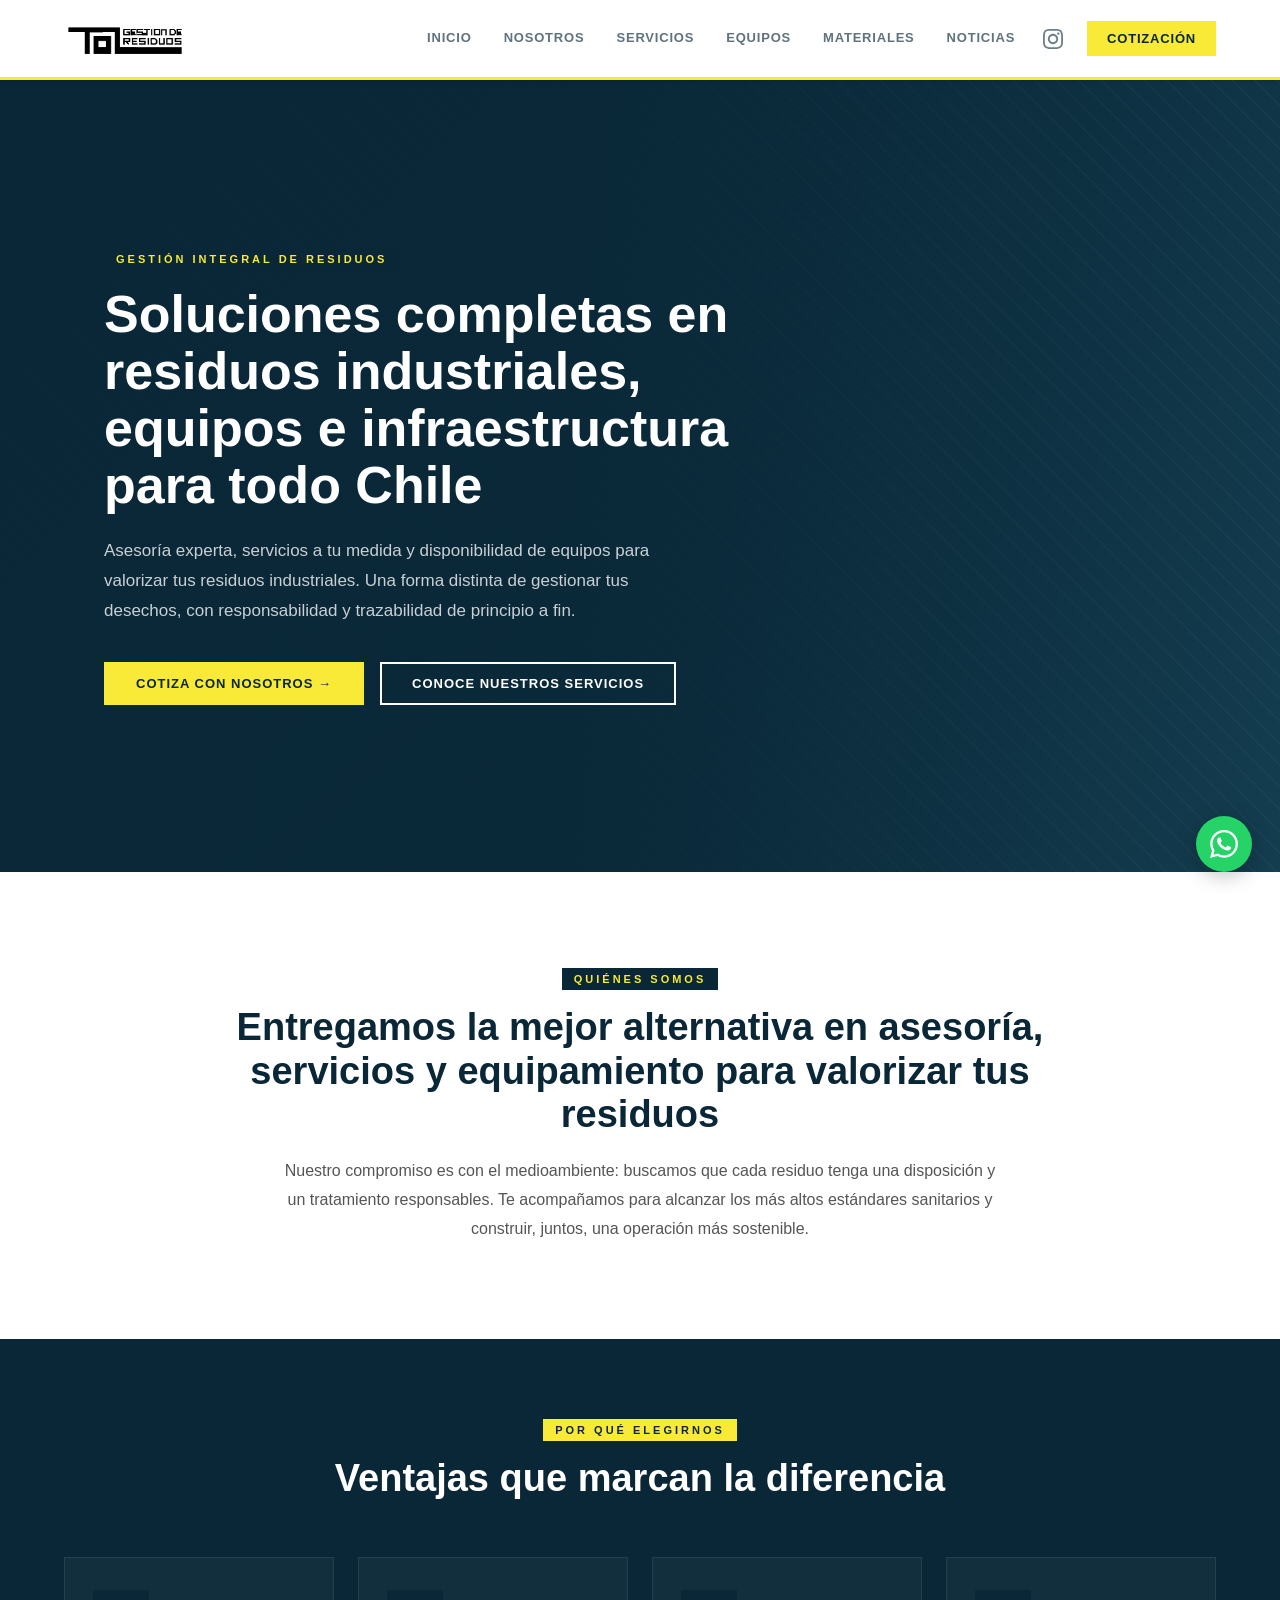
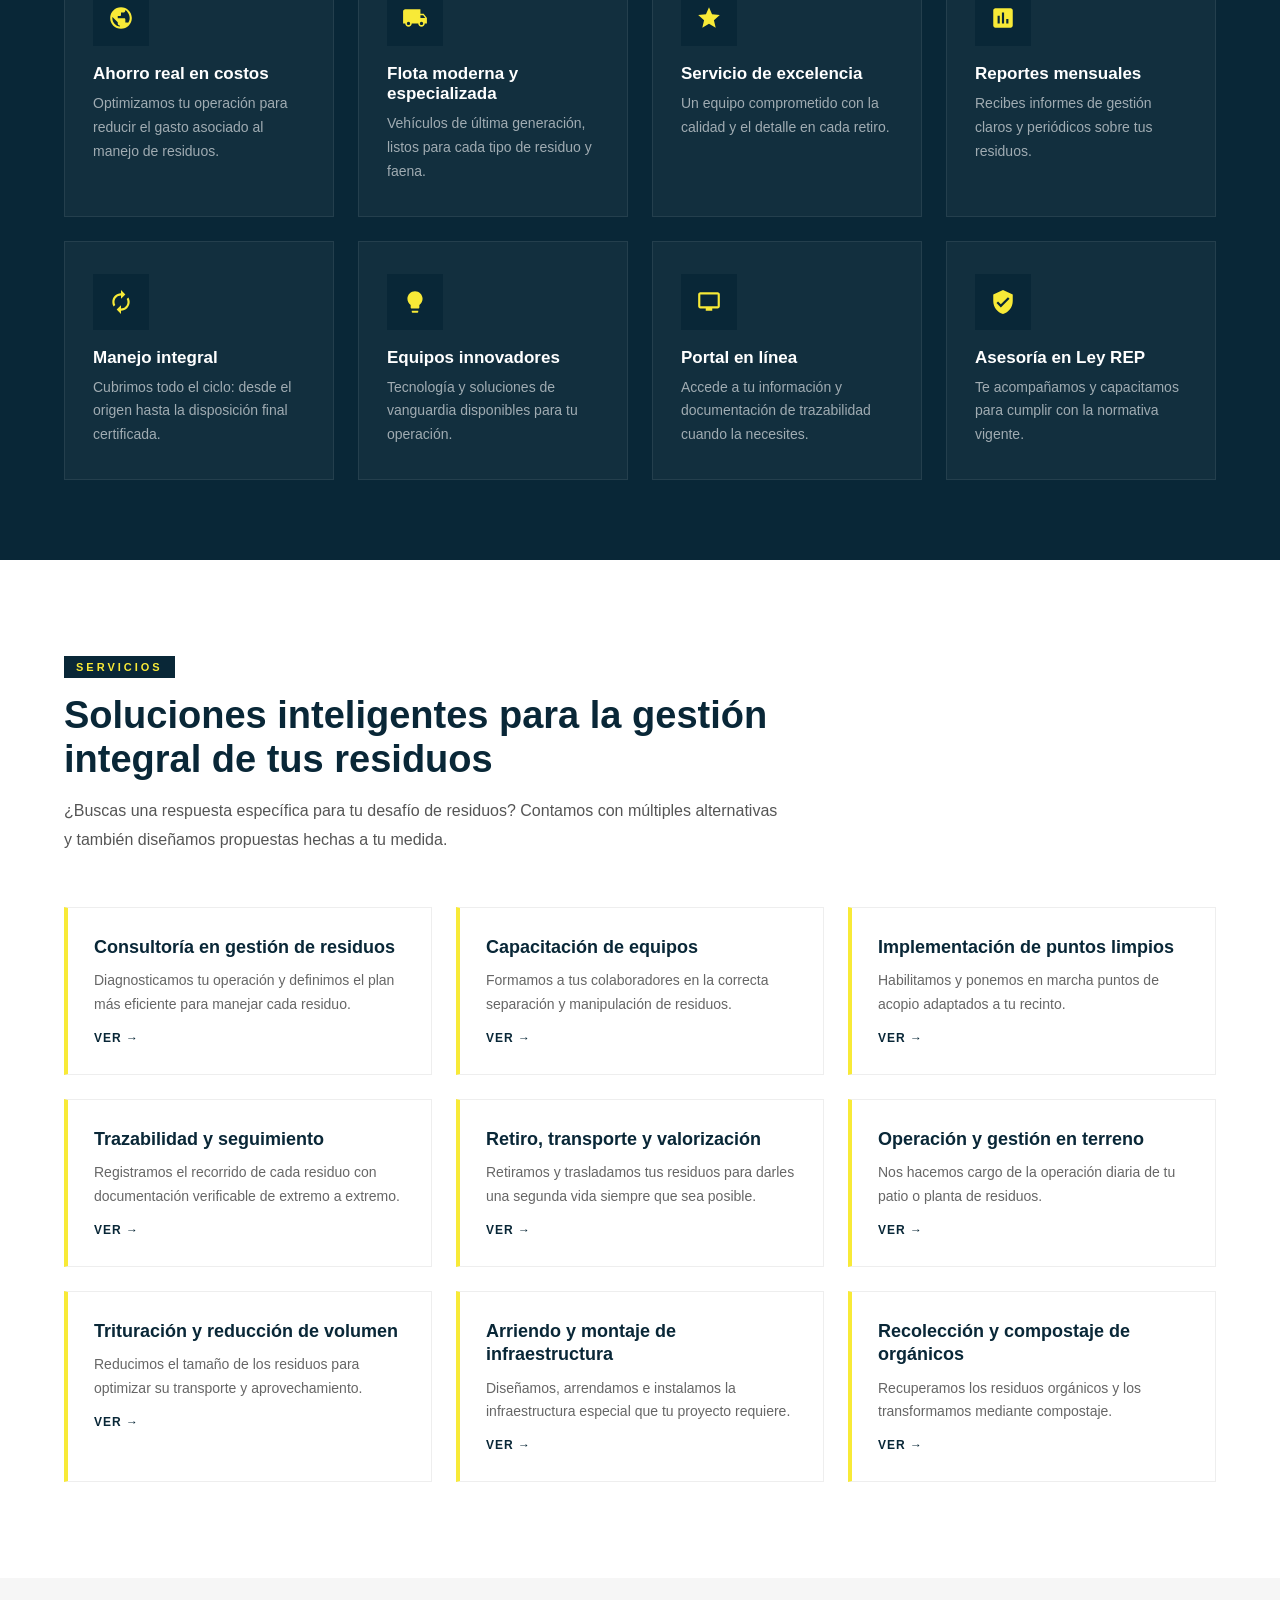
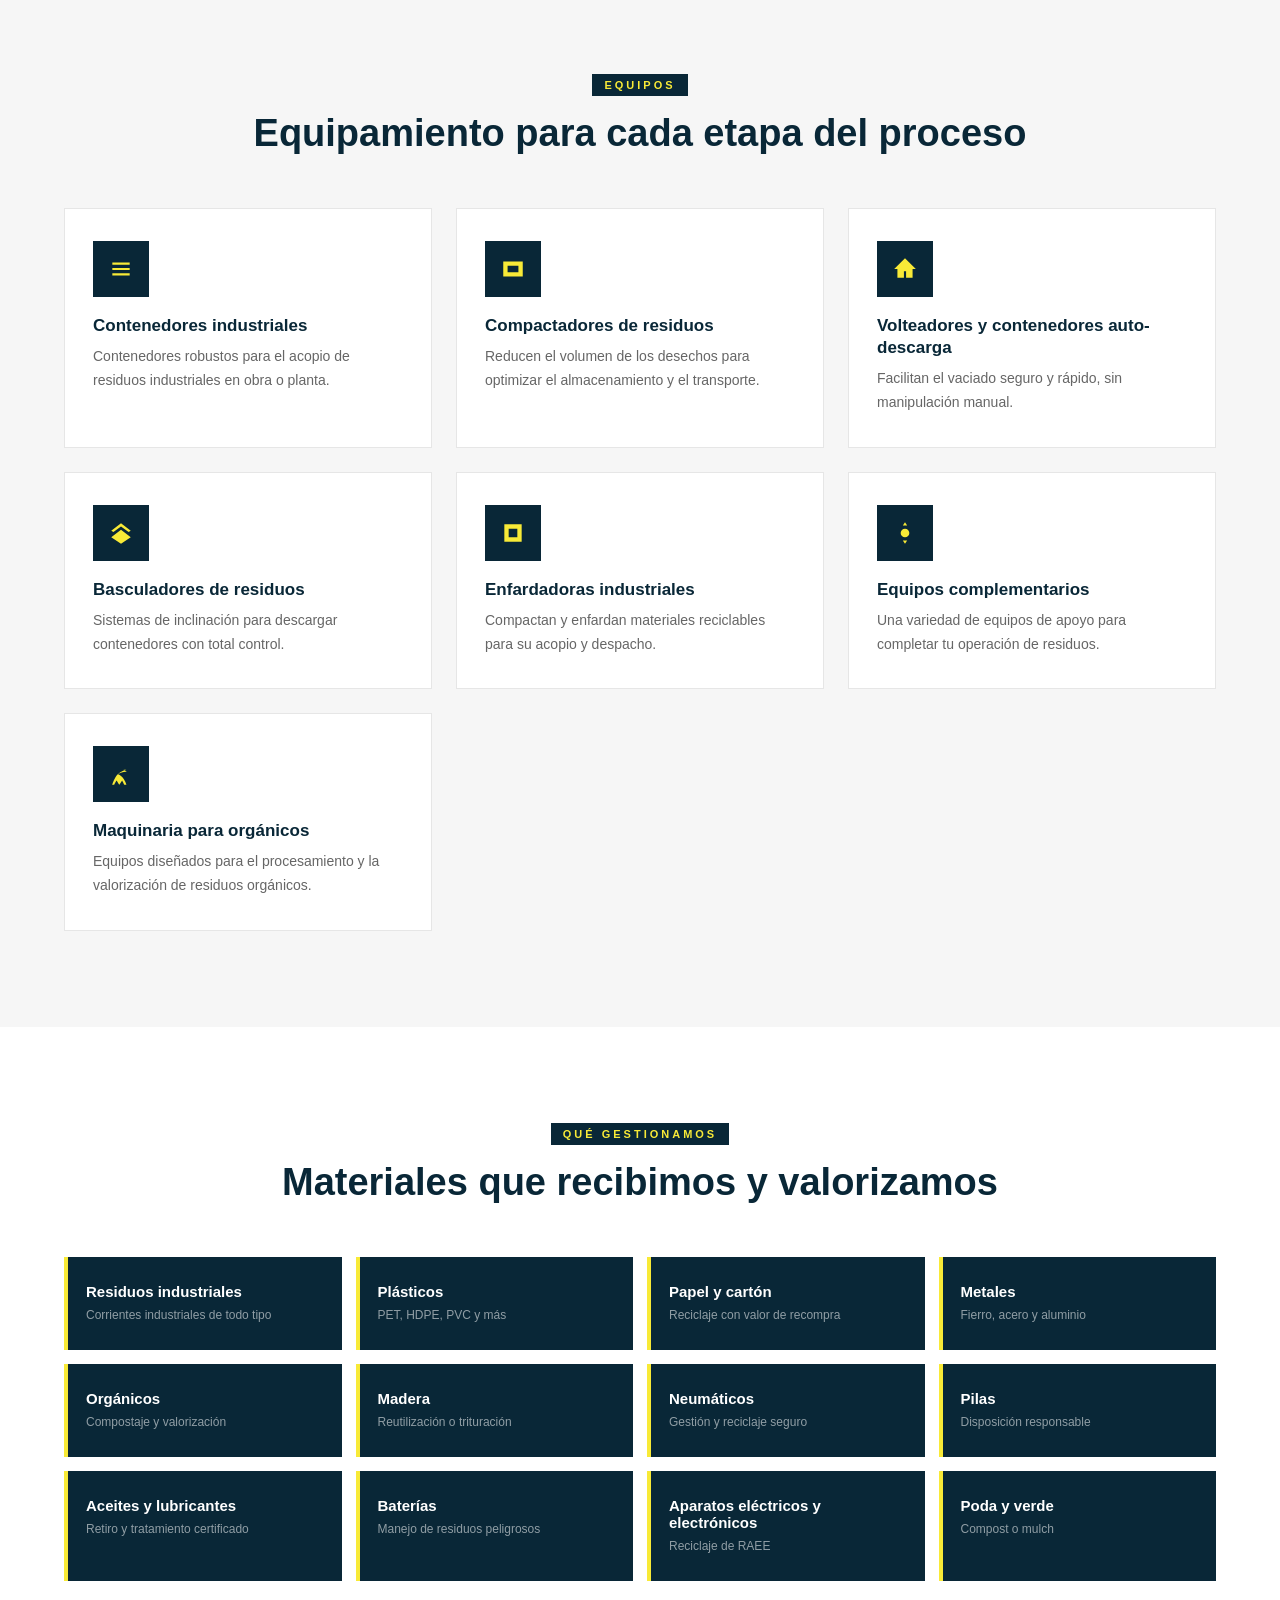
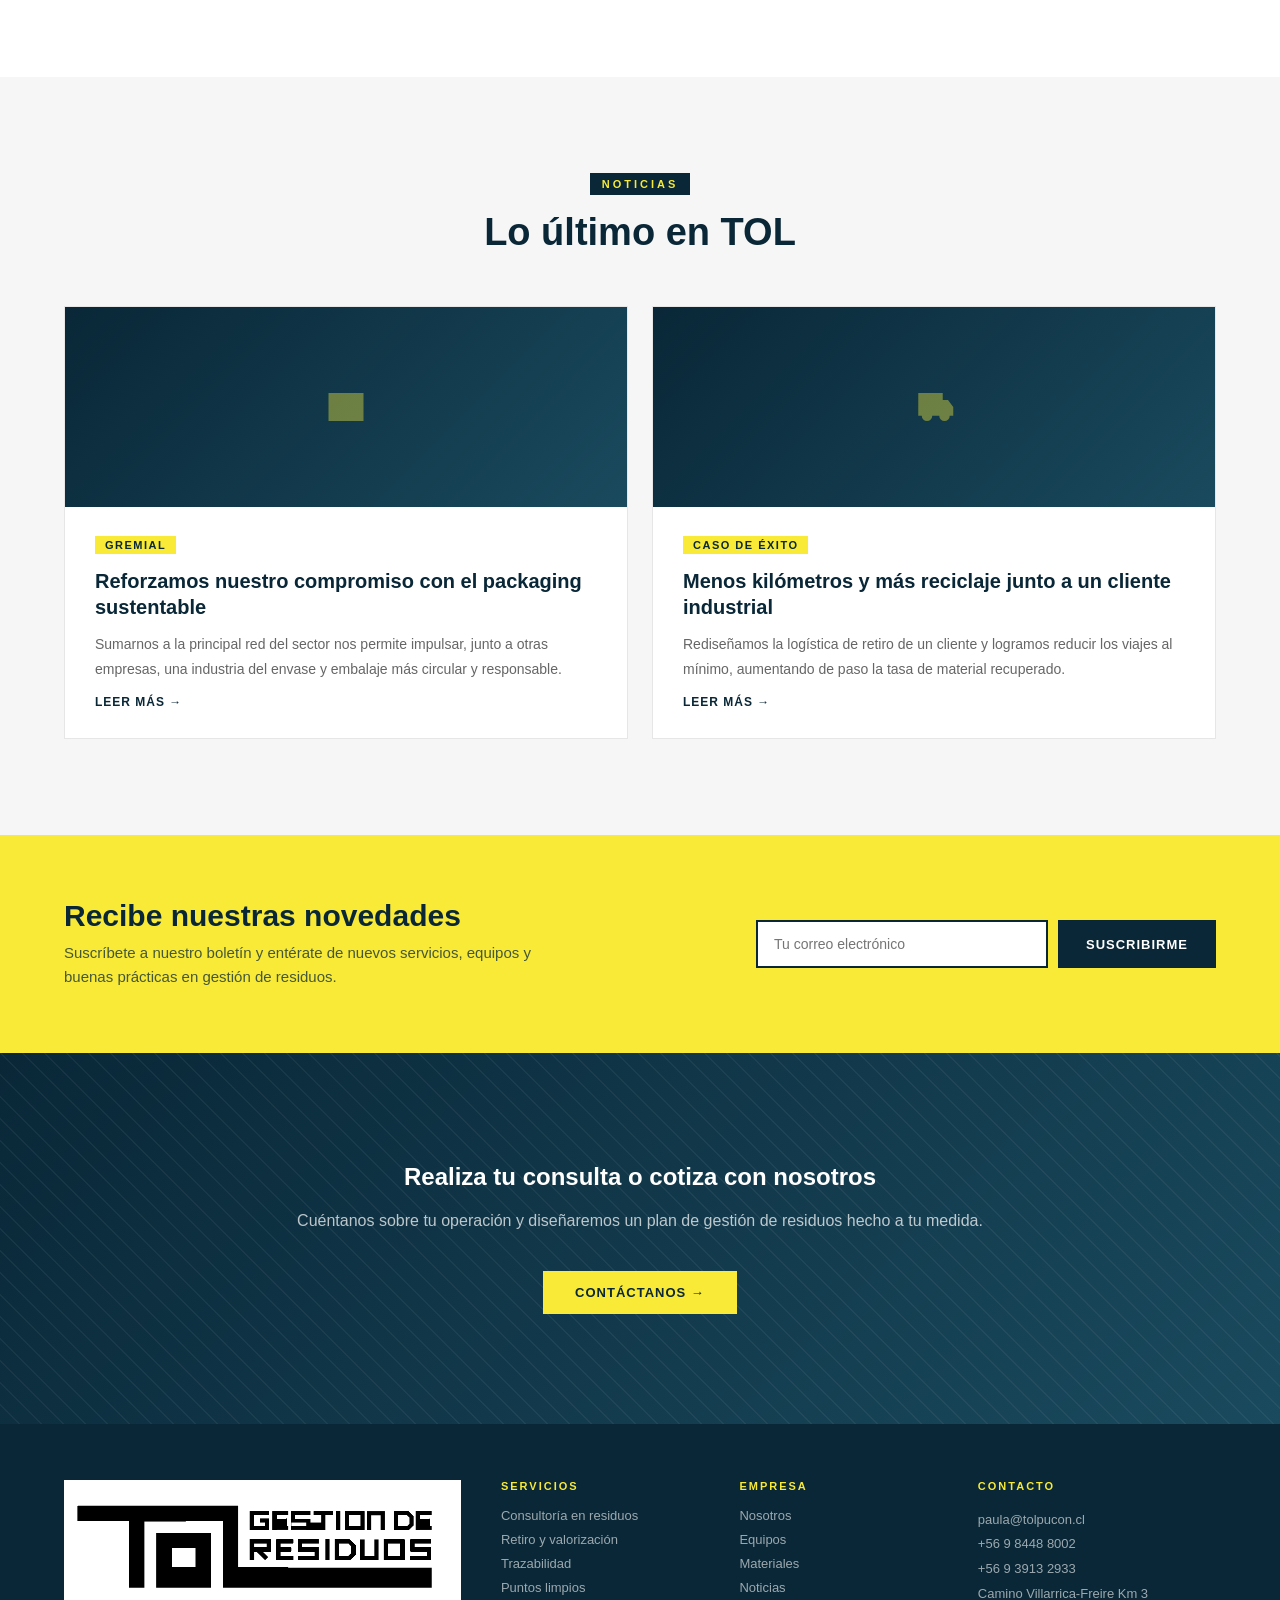
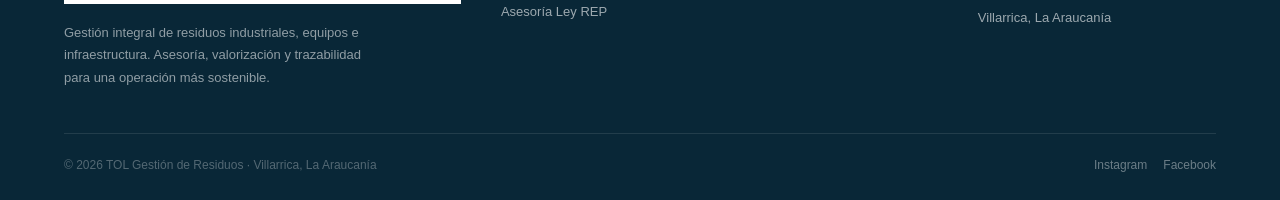
==== commit f0ed819c: "Repara logo PNG truncado que no se veía en Safari/iOS El PNG del logo (site/logo.png y las copias em" ====
--- a/docs/index.html
+++ b/docs/index.html
@@ -137,7 +137,7 @@
 </style>
 
 <nav class="tol-nav">
-  <a href="#inicio" class="logo"><img src="[data-uri]" alt="TOL"></a>
+  <a href="#inicio" class="logo"><img src="[data-uri]" alt="TOL"></a>
   <div class="links">
     <a href="#inicio" class="nav-link">Inicio</a><a href="#nosotros" class="nav-link">Nosotros</a><a href="#servicios" class="nav-link">Servicios</a><a href="#equipos" class="nav-link">Equipos</a><a href="#materiales" class="nav-link">Materiales</a><a href="#noticias" class="nav-link">Noticias</a>
     <a href="https://www.instagram.com/tolpucon/" target="_blank" style="display:flex;align-items:center;color:rgba(9,39,55,.6);margin-left:8px;transition:color .2s" title="Instagram TOL"><svg width="20" height="20" viewBox="0 0 24 24" fill="currentColor"><path d="M12 2.163c3.204 0 3.584.012 4.85.07 3.252.148 4.771 1.691 4.919 4.919.058 1.265.069 1.645.069 4.849 0 3.205-.012 3.584-.069 4.849-.149 3.225-1.664 4.771-4.919 4.919-1.266.058-1.644.07-4.85.07-3.204 0-3.584-.012-4.849-.07-3.26-.149-4.771-1.699-4.919-4.92-.058-1.265-.07-1.644-.07-4.849 0-3.204.013-3.583.07-4.849.149-3.227 1.664-4.771 4.919-4.919 1.266-.057 1.645-.069 4.849-.069zm0-2.163c-3.259 0-3.667.014-4.947.072-4.358.2-6.78 2.618-6.98 6.98-.059 1.281-.073 1.689-.073 4.948 0 3.259.014 3.668.072 4.948.2 4.358 2.618 6.78 6.98 6.98 1.281.058 1.689.072 4.948.072 3.259 0 3.668-.014 4.948-.072 4.354-.2 6.782-2.618 6.979-6.98.059-1.28.073-1.689.073-4.948 0-3.259-.014-3.667-.072-4.947-.196-4.354-2.617-6.78-6.979-6.98-1.281-.059-1.69-.073-4.949-.073zm0 5.838c-3.403 0-6.162 2.759-6.162 6.162s2.759 6.163 6.162 6.163 6.162-2.759 6.162-6.163c0-3.403-2.759-6.162-6.162-6.162zm0 10.162c-2.209 0-4-1.79-4-4 0-2.209 1.791-4 4-4s4 1.791 4 4c0 2.21-1.791 4-4 4zm6.406-11.845c-.796 0-1.441.645-1.441 1.44s.645 1.44 1.441 1.44c.795 0 1.439-.645 1.439-1.44s-.644-1.44-1.439-1.44z"/></svg></a>
@@ -401,7 +401,7 @@
   <div class="wrap">
     <div style="display:grid;grid-template-columns:2fr 1fr 1fr 1.2fr;gap:40px;margin-bottom:44px" class="foot-grid">
       <div>
-        <a href="#inicio"><img src="[data-uri]" alt="TOL" style="margin-bottom:18px"></a>
+        <a href="#inicio"><img src="[data-uri]" alt="TOL" style="margin-bottom:18px"></a>
         <p style="font-size:13px;color:rgba(255,255,255,.55);line-height:1.7;max-width:300px">Gestión integral de residuos industriales, equipos e infraestructura. Asesoría, valorización y trazabilidad para una operación más sostenible.</p>
       </div>
       <div>
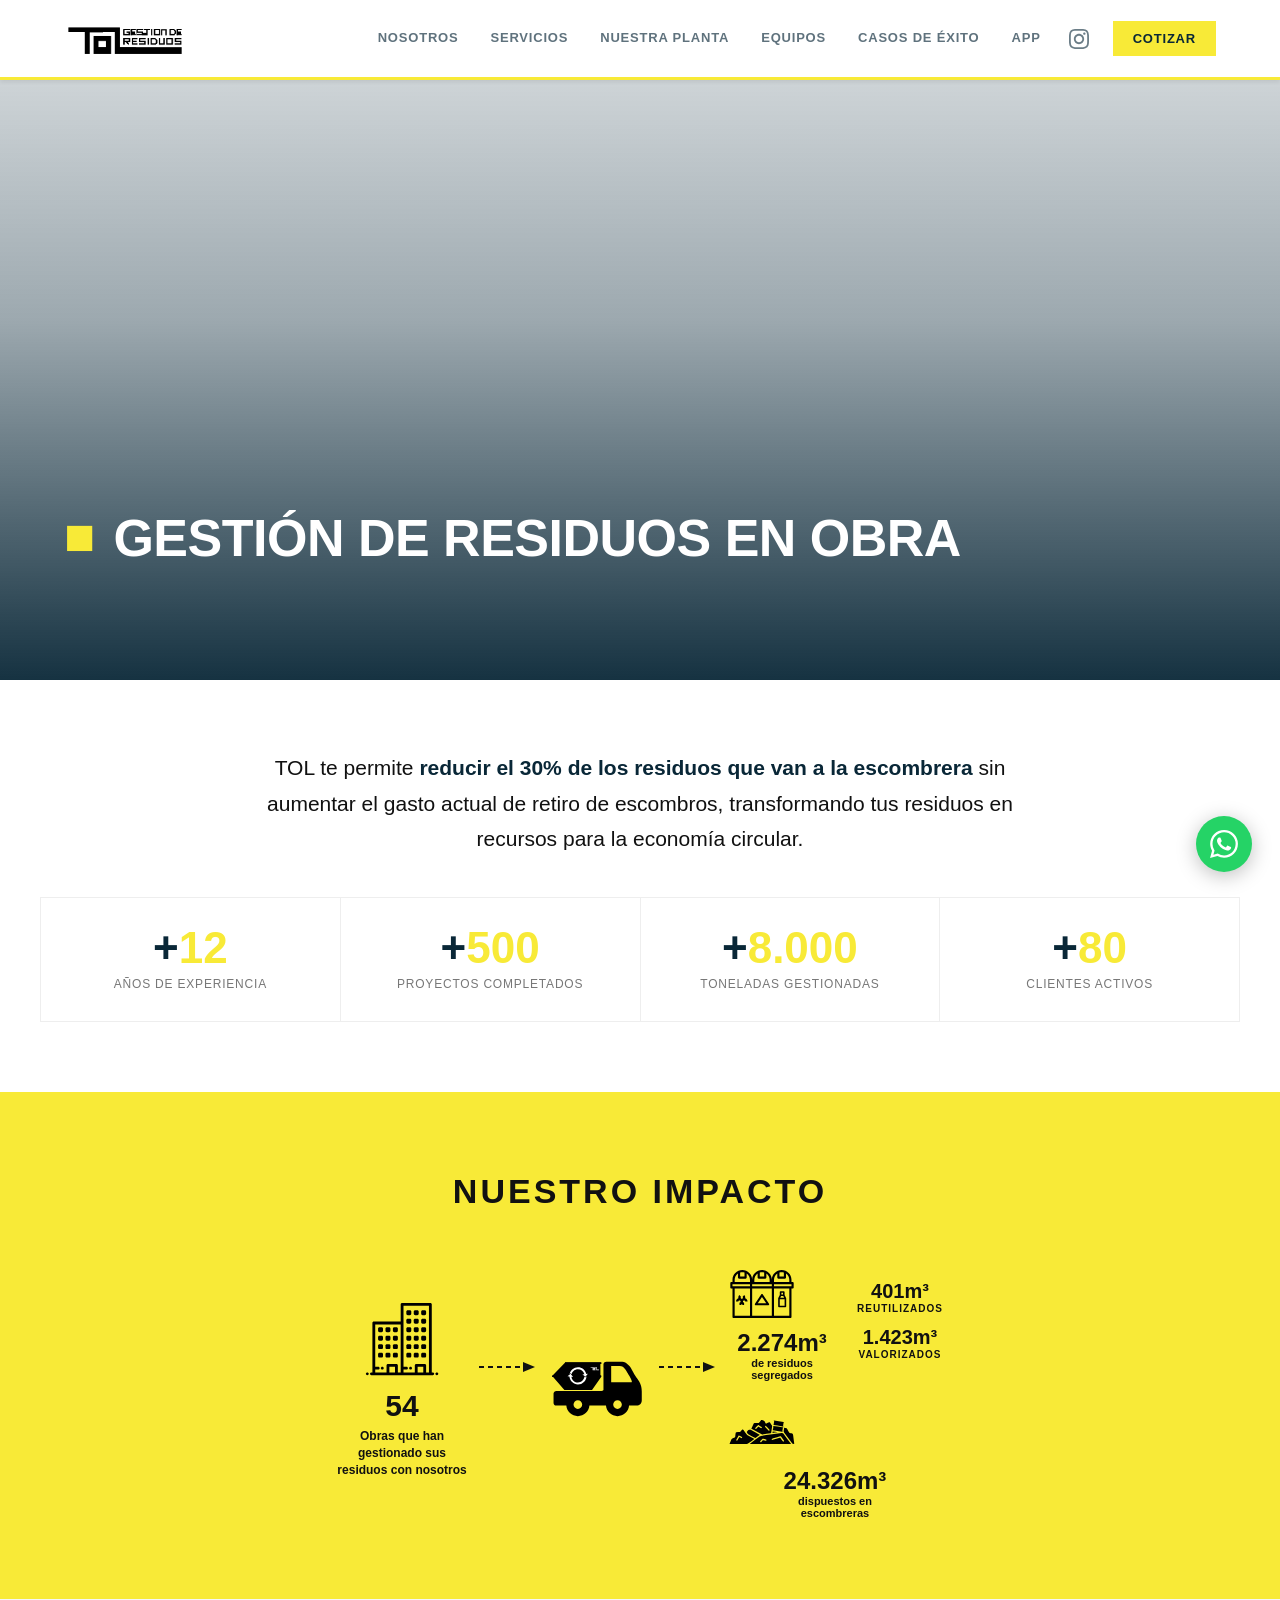
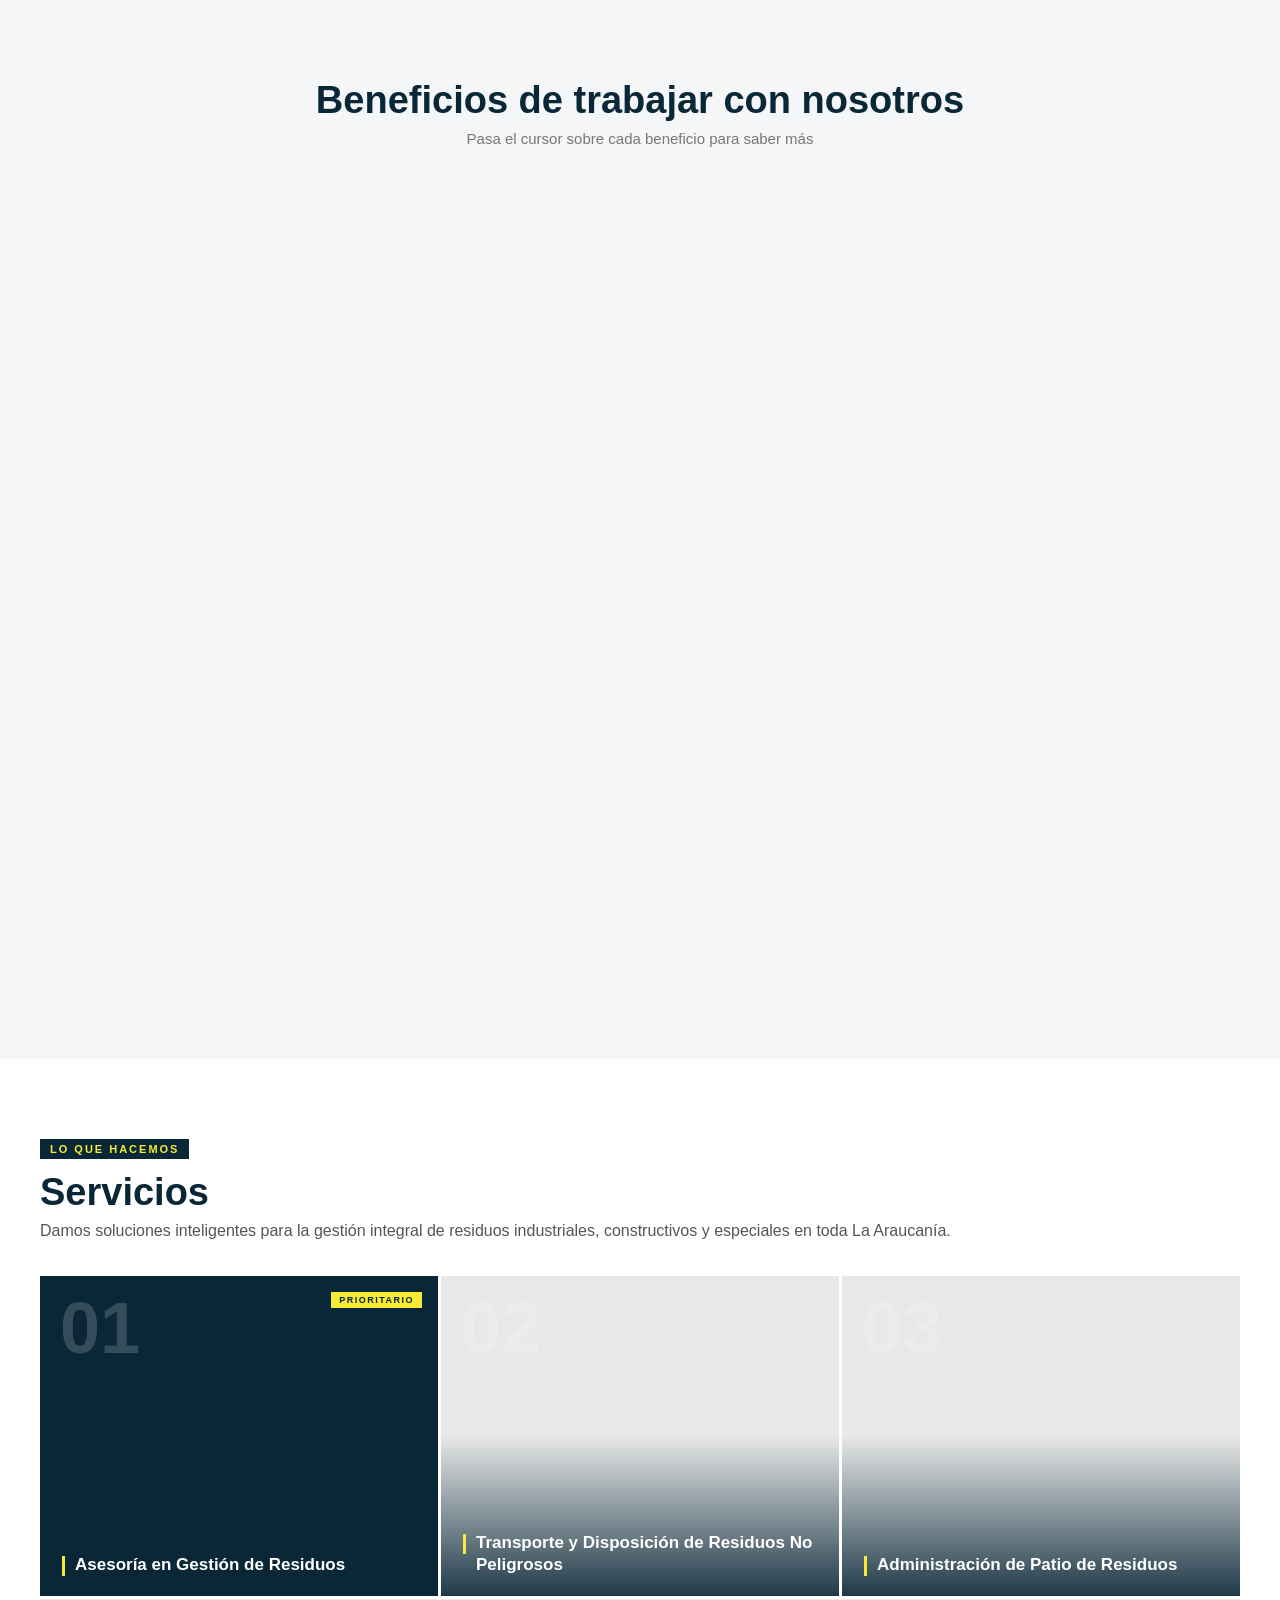
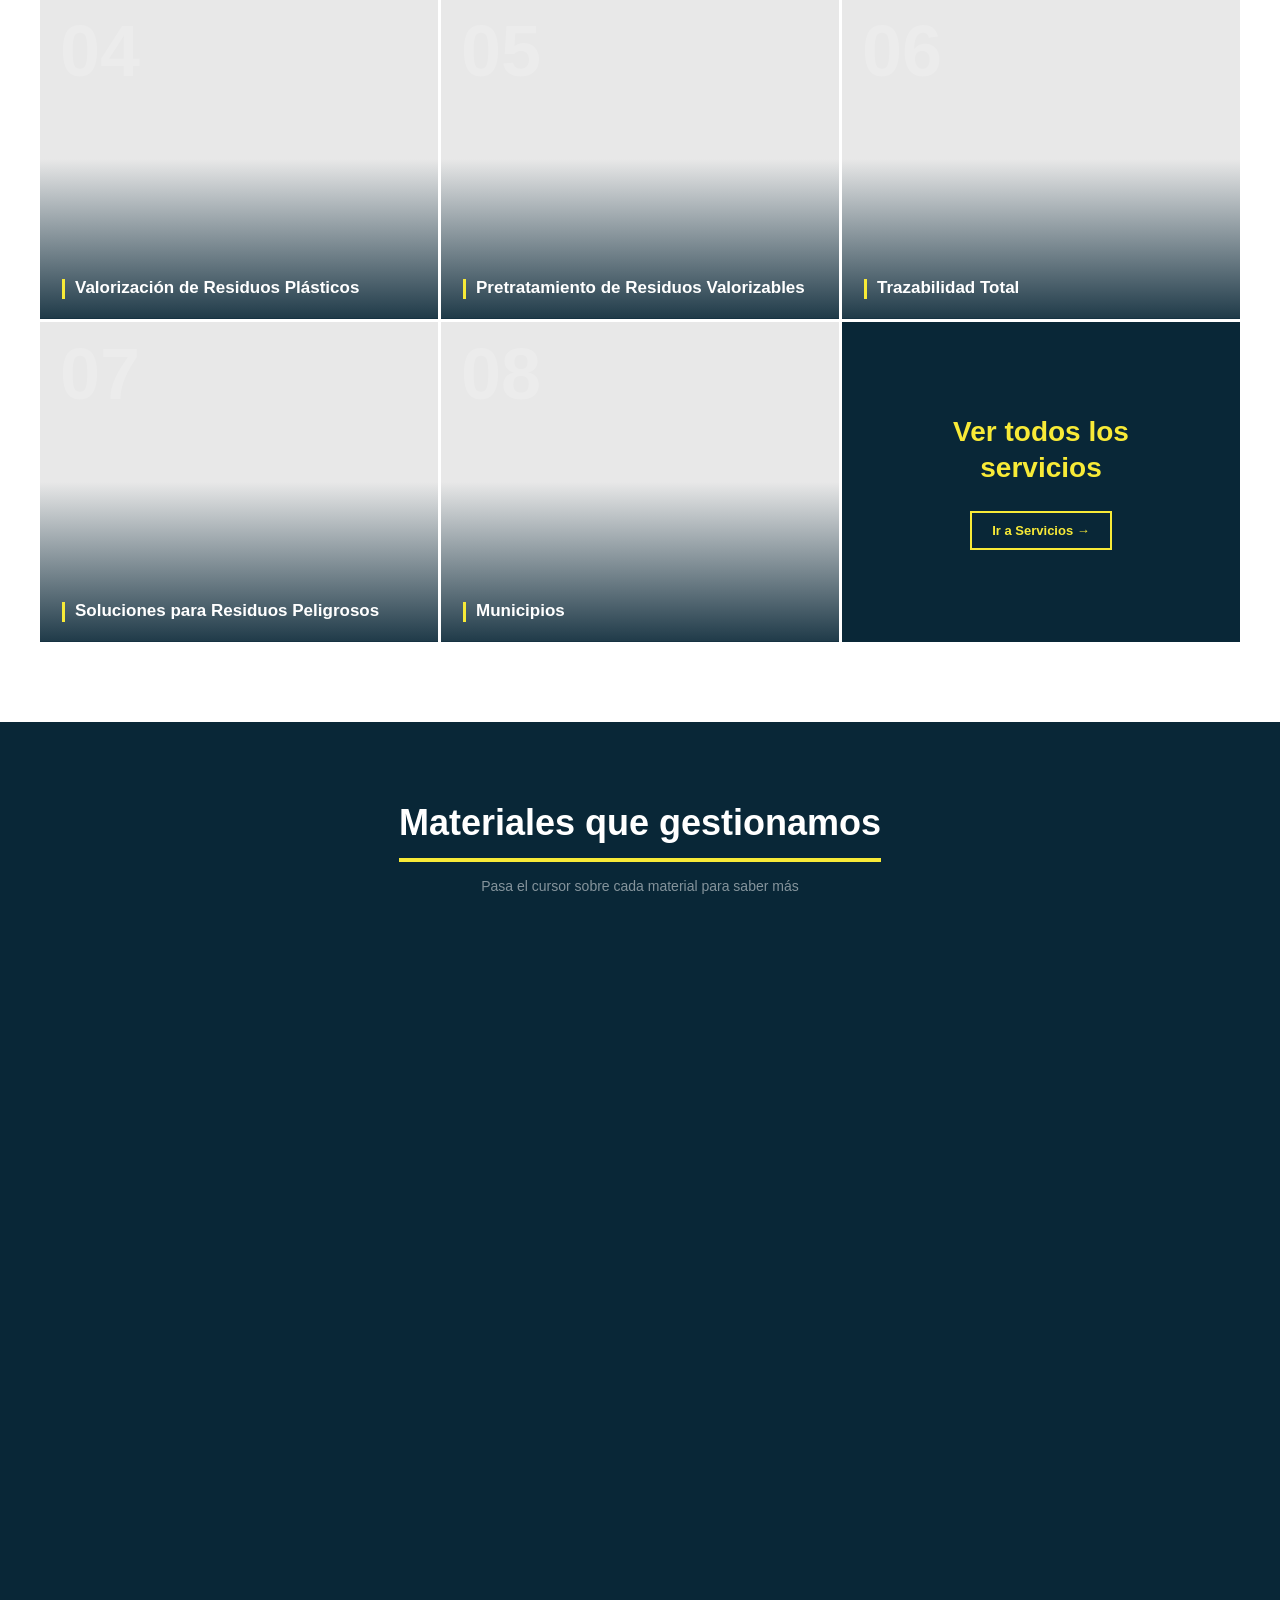
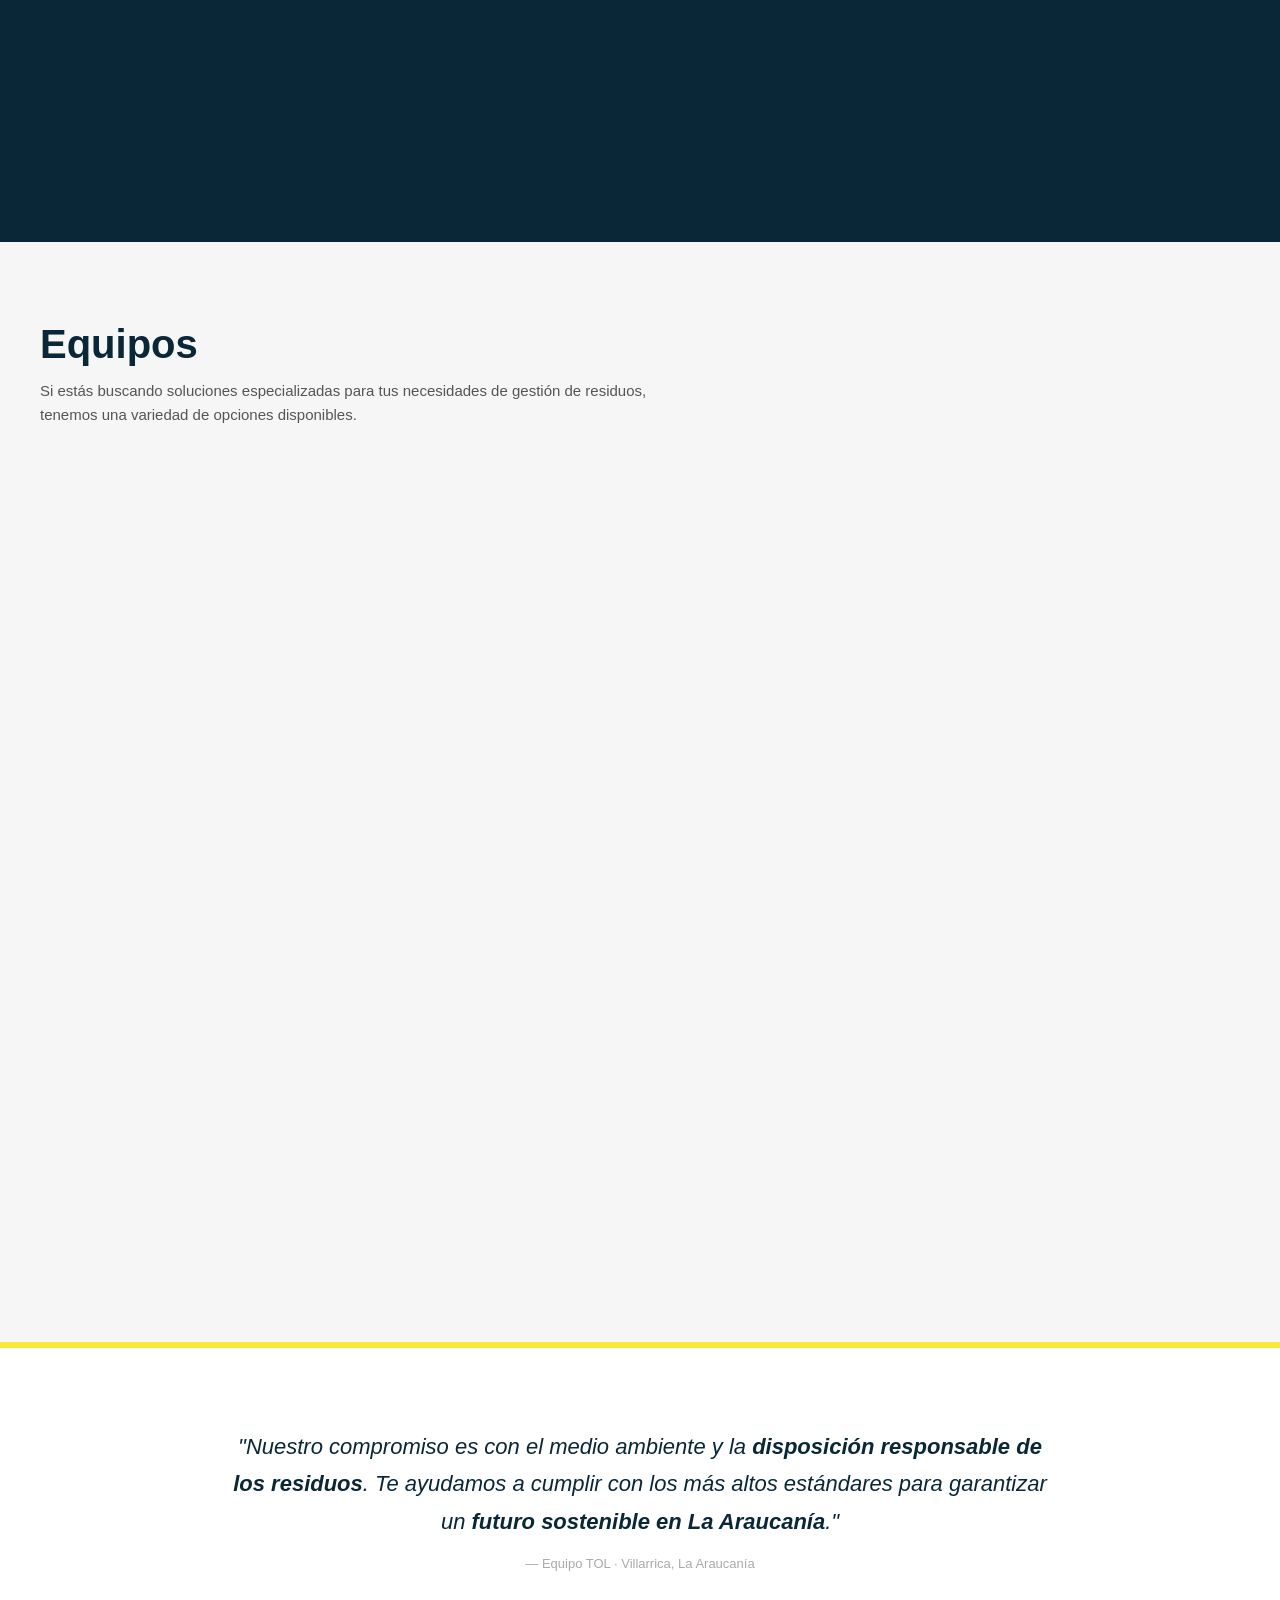
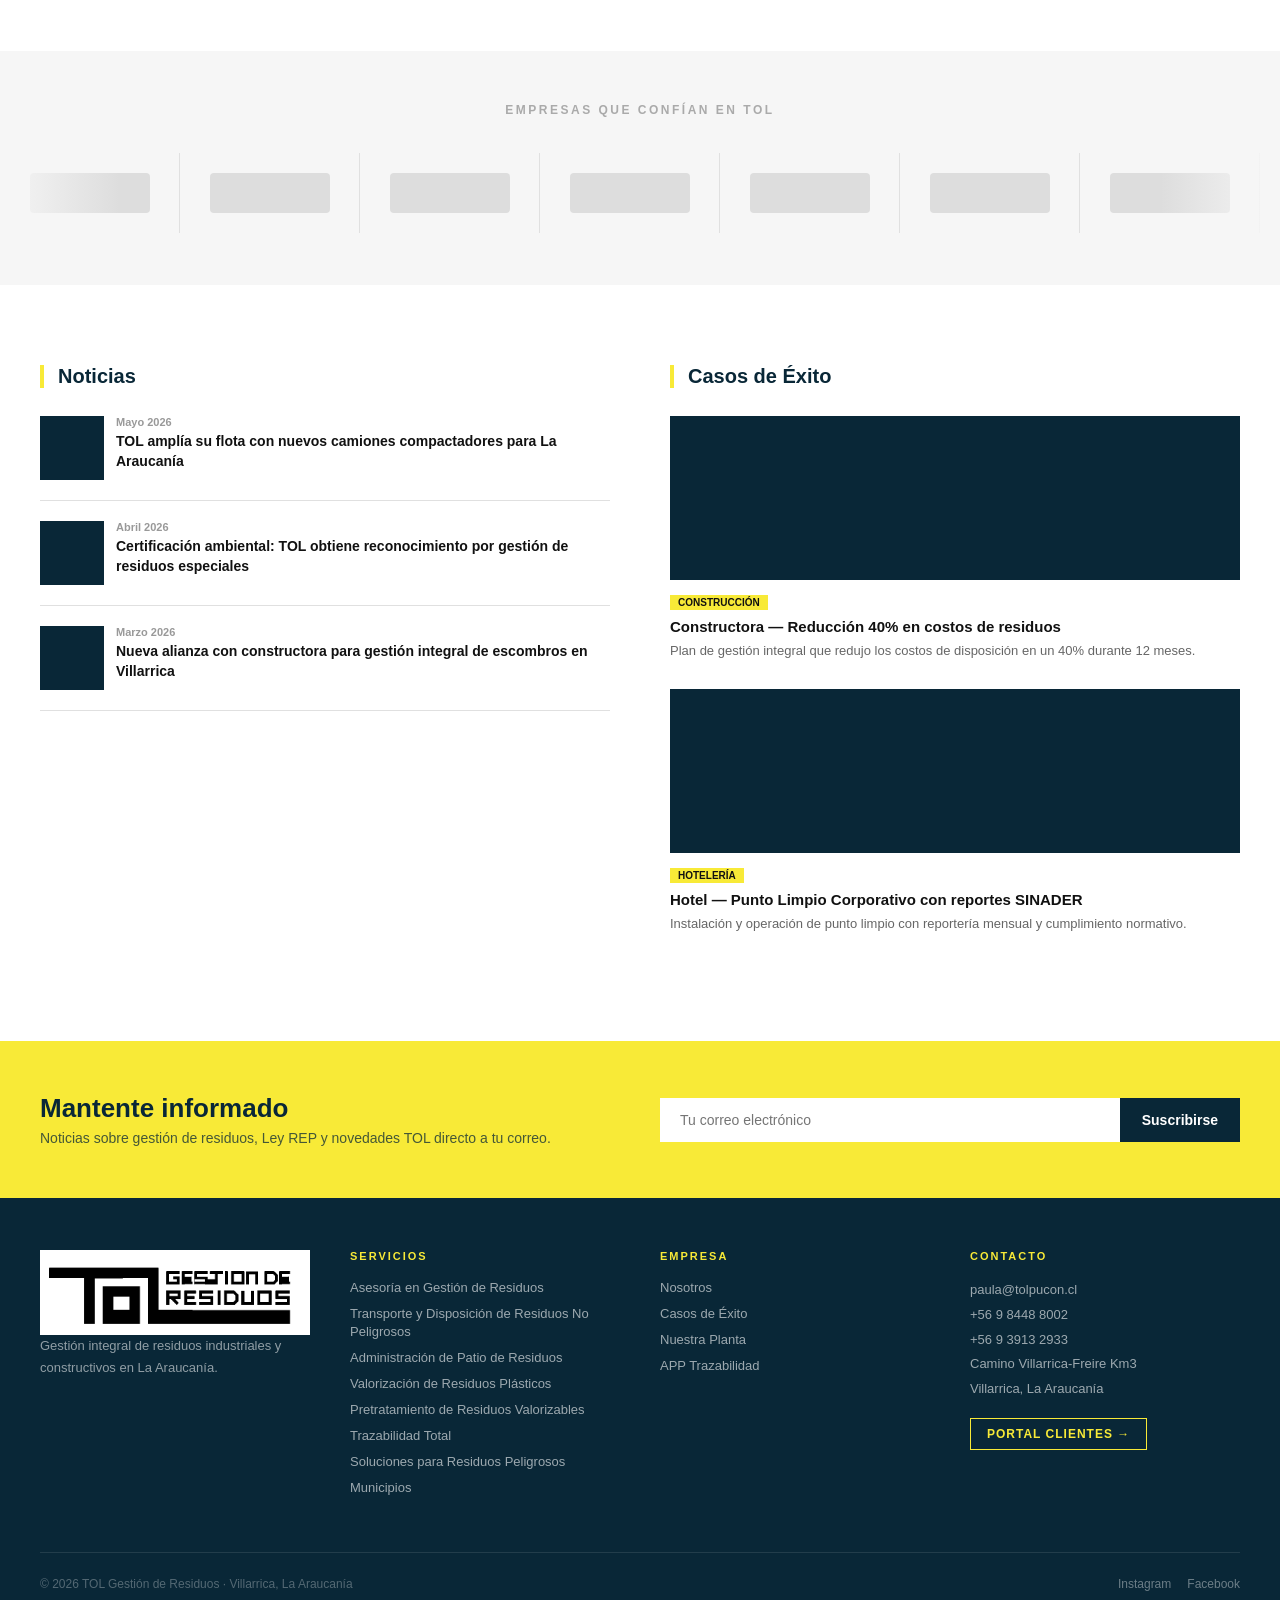
==== commit ad210aae: "Importa sitio multipágina completo desde tol-astro.vercel.app Agrega a docs/: index, planta, nosotro" ====
--- a/docs/index.html
+++ b/docs/index.html
@@ -3,113 +3,20 @@
 <head>
 <meta charset="UTF-8">
 <meta name="viewport" content="width=device-width, initial-scale=1">
-<title>TOL — Gestión Integral de Residuos</title>
+<title>TOL Pucón — Home</title>
+<link rel="preconnect" href="https://fonts.googleapis.com">
+<link href="https://fonts.googleapis.com/css2?family=Open+Sans:wght@300;400;600;700;800&display=swap" rel="stylesheet">
+<link rel="stylesheet" href="estilos.css">
+<link rel="stylesheet" href="https://unpkg.com/aos@2.3.4/dist/aos.css">
+<script src="https://unpkg.com/@lottiefiles/lottie-player@2.0.8/dist/lottie-player.js"></script>
 <style>
 *{margin:0;padding:0;box-sizing:border-box}
-body{font-family:'Open Sans',sans-serif;color:#111;padding-top:80px}
-a{text-decoration:none;color:inherit}
-img{max-width:100%;display:block}
-
-/* NAV */
-.tol-nav{position:fixed;top:0;left:0;right:0;z-index:9000;background:#fff;display:flex;align-items:center;justify-content:space-between;padding:0 64px;height:80px;border-bottom:3px solid #F8EA37;box-shadow:0 2px 4px rgba(0,0,0,.08)}
-.tol-nav .logo img{height:40px;width:auto;display:block}
-.tol-nav .links{display:flex;align-items:center;gap:8px}
-.nav-link{font-size:13px;font-weight:600;color:rgba(9,39,55,.65);text-transform:uppercase;letter-spacing:.8px;padding:8px 12px;border-bottom:2px solid transparent;transition:color .2s,border-color .2s}
-.nav-link:hover,.nav-link.active{color:#092737;border-bottom-color:#F8EA37}
-.nav-cta{background:#F8EA37;color:#092737;font-size:13px;font-weight:700;padding:10px 20px;text-transform:uppercase;letter-spacing:.8px;margin-left:16px;transition:opacity .2s}
-.nav-cta:hover{opacity:.85}
-.nav-hamburger{display:none;flex-direction:column;gap:5px;cursor:pointer;background:none;border:none;padding:4px}
-.nav-hamburger span{width:24px;height:2px;background:#092737;display:block}
-.mob-overlay{display:none;position:fixed;inset:0;background:#092737;z-index:8999;flex-direction:column;align-items:center;justify-content:center;gap:8px}
-.mob-overlay.open{display:flex}
-.mob-link{font-size:20px;font-weight:600;color:rgba(255,255,255,.8);text-transform:uppercase;letter-spacing:1px;padding:16px;transition:color .2s}
-.mob-link:hover,.mob-link.active{color:#F8EA37}
-.mob-close{position:absolute;top:24px;right:32px;background:none;border:none;color:#fff;font-size:32px;cursor:pointer}
-@media(max-width:900px){.tol-nav .links{display:none}.nav-hamburger{display:flex}.tol-nav{padding:0 24px}}
-@media(max-width:600px){.tol-nav{padding:0 20px}}
-
-/* HERO */
-.hero{background:#092737;padding:80px 64px 72px;position:relative;overflow:hidden}
-.hero::before{content:'';position:absolute;inset:0;background:repeating-linear-gradient(45deg,rgba(255,255,255,.015) 0,rgba(255,255,255,.015) 1px,transparent 0,transparent 50%);background-size:20px 20px}
-.hero-inner{max-width:1200px;margin:0 auto;position:relative}
-.hero-tag{display:inline-block;background:#F8EA37;color:#092737;font-size:11px;font-weight:700;letter-spacing:3px;text-transform:uppercase;padding:4px 12px;margin-bottom:20px}
-.hero h1{font-size:52px;font-weight:800;color:#fff;line-height:1.05;max-width:720px;margin-bottom:16px}
-.hero p{font-size:16px;font-weight:300;color:rgba(255,255,255,.65);max-width:560px;line-height:1.7;margin-bottom:32px}
-.hero-breadcrumb{font-size:12px;color:rgba(255,255,255,.35);margin-bottom:24px}
-.hero-breadcrumb a{color:rgba(255,255,255,.35)}
-.hero-breadcrumb a:hover{color:#F8EA37}
-@media(max-width:900px){.hero{padding:48px 24px}.hero h1{font-size:34px}}
-
-/* SECCIONES */
-.section{padding:72px 64px}
-.section-inner{max-width:1200px;margin:0 auto}
-@media(max-width:900px){.section{padding:48px 24px}}
-
-/* BANNER CTA */
-.banner{background:#F8EA37;padding:64px}
-.banner-inner{max-width:1200px;margin:0 auto;display:flex;align-items:center;justify-content:space-between;gap:40px;flex-wrap:wrap}
-.banner h2{font-size:32px;font-weight:800;color:#092737;margin-bottom:10px}
-.banner p{font-size:15px;color:rgba(9,39,55,.72);max-width:480px;line-height:1.6}
-.banner-btn{background:#092737;color:#fff;font-size:13px;font-weight:700;text-transform:uppercase;letter-spacing:.8px;padding:14px 32px;white-space:nowrap;transition:opacity .2s}
-.banner-btn:hover{opacity:.85}
-@media(max-width:900px){.banner{padding:40px 24px}.banner-inner{flex-direction:column;align-items:flex-start}}
-
-/* FOOTER */
-footer{background:#092737;padding:52px 64px}
-.footer-grid{max-width:1200px;margin:0 auto;display:grid;grid-template-columns:2fr 1fr 1fr 1fr;gap:48px;margin-bottom:40px}
-.ft{font-size:11px;font-weight:700;text-transform:uppercase;letter-spacing:1.5px;color:#F8EA37;margin-bottom:16px}
-.fl{display:flex;flex-direction:column;gap:8px}
-.fl a{font-size:13px;color:rgba(255,255,255,.5);transition:color .2s}
-.fl a:hover{color:#fff}
-.footer-bottom{max-width:1200px;margin:0 auto;border-top:1px solid rgba(255,255,255,.08);padding-top:24px;display:flex;align-items:center;justify-content:space-between;flex-wrap:wrap;gap:12px}
-.footer-bottom span,.footer-bottom a{font-size:12px;color:rgba(255,255,255,.3)}
-.footer-bottom a:hover{color:#F8EA37}
-@media(max-width:900px){footer{padding:40px 24px}.footer-grid{grid-template-columns:1fr 1fr;gap:32px}}
-@media(max-width:600px){.footer-grid{grid-template-columns:1fr}}
-
-[data-aos][data-aos][data-aos-duration="50"],body[data-aos-duration="50"] [data-aos]{transition-duration:50ms}[data-aos][data-aos][data-aos-delay="50"],body[data-aos-delay="50"] [data-aos]{transition-delay:0}[data-aos][data-aos][data-aos-delay="50"].aos-animate,body[data-aos-delay="50"] [data-aos].aos-animate{transition-delay:50ms}[data-aos][data-aos][data-aos-duration="100"],body[data-aos-duration="100"] [data-aos]{transition-duration:.1s}[data-aos][data-aos][data-aos-delay="100"],body[data-aos-delay="100"] [data-aos]{transition-delay:0}[data-aos][data-aos][data-aos-delay="100"].aos-animate,body[data-aos-delay="100"] [data-aos].aos-animate{transition-delay:.1s}[data-aos][data-aos][data-aos-duration="150"],body[data-aos-duration="150"] [data-aos]{transition-duration:.15s}[data-aos][data-aos][data-aos-delay="150"],body[data-aos-delay="150"] [data-aos]{transition-delay:0}[data-aos][data-aos][data-aos-delay="150"].aos-animate,body[data-aos-delay="150"] [data-aos].aos-animate{transition-delay:.15s}[data-aos][data-aos][data-aos-duration="200"],body[data-aos-duration="200"] [data-aos]{transition-duration:.2s}[data-aos][data-aos][data-aos-delay="200"],body[data-aos-delay="200"] [data-aos]{transition-delay:0}[data-aos][data-aos][data-aos-delay="200"].aos-animate,body[data-aos-delay="200"] [data-aos].aos-animate{transition-delay:.2s}[data-aos][data-aos][data-aos-duration="250"],body[data-aos-duration="250"] [data-aos]{transition-duration:.25s}[data-aos][data-aos][data-aos-delay="250"],body[data-aos-delay="250"] [data-aos]{transition-delay:0}[data-aos][data-aos][data-aos-delay="250"].aos-animate,body[data-aos-delay="250"] [data-aos].aos-animate{transition-delay:.25s}[data-aos][data-aos][data-aos-duration="300"],body[data-aos-duration="300"] [data-aos]{transition-duration:.3s}[data-aos][data-aos][data-aos-delay="300"],body[data-aos-delay="300"] [data-aos]{transition-delay:0}[data-aos][data-aos][data-aos-delay="300"].aos-animate,body[data-aos-delay="300"] [data-aos].aos-animate{transition-delay:.3s}[data-aos][data-aos][data-aos-duration="350"],body[data-aos-duration="350"] [data-aos]{transition-duration:.35s}[data-aos][data-aos][data-aos-delay="350"],body[data-aos-delay="350"] [data-aos]{transition-delay:0}[data-aos][data-aos][data-aos-delay="350"].aos-animate,body[data-aos-delay="350"] [data-aos].aos-animate{transition-delay:.35s}[data-aos][data-aos][data-aos-duration="400"],body[data-aos-duration="400"] [data-aos]{transition-duration:.4s}[data-aos][data-aos][data-aos-delay="400"],body[data-aos-delay="400"] [data-aos]{transition-delay:0}[data-aos][data-aos][data-aos-delay="400"].aos-animate,body[data-aos-delay="400"] [data-aos].aos-animate{transition-delay:.4s}[data-aos][data-aos][data-aos-duration="450"],body[data-aos-duration="450"] [data-aos]{transition-duration:.45s}[data-aos][data-aos][data-aos-delay="450"],body[data-aos-delay="450"] [data-aos]{transition-delay:0}[data-aos][data-aos][data-aos-delay="450"].aos-animate,body[data-aos-delay="450"] [data-aos].aos-animate{transition-delay:.45s}[data-aos][data-aos][data-aos-duration="500"],body[data-aos-duration="500"] [data-aos]{transition-duration:.5s}[data-aos][data-aos][data-aos-delay="500"],body[data-aos-delay="500"] [data-aos]{transition-delay:0}[data-aos][data-aos][data-aos-delay="500"].aos-animate,body[data-aos-delay="500"] [data-aos].aos-animate{transition-delay:.5s}[data-aos][data-aos][data-aos-duration="550"],body[data-aos-duration="550"] [data-aos]{transition-duration:.55s}[data-aos][data-aos][data-aos-delay="550"],body[data-aos-delay="550"] [data-aos]{transition-delay:0}[data-aos][data-aos][data-aos-delay="550"].aos-animate,body[data-aos-delay="550"] [data-aos].aos-animate{transition-delay:.55s}[data-aos][data-aos][data-aos-duration="600"],body[data-aos-duration="600"] [data-aos]{transition-duration:.6s}[data-aos][data-aos][data-aos-delay="600"],body[data-aos-delay="600"] [data-aos]{transition-delay:0}[data-aos][data-aos][data-aos-delay="600"].aos-animate,body[data-aos-delay="600"] [data-aos].aos-animate{transition-delay:.6s}[data-aos][data-aos][data-aos-duration="650"],body[data-aos-duration="650"] [data-aos]{transition-duration:.65s}[data-aos][data-aos][data-aos-delay="650"],body[data-aos-delay="650"] [data-aos]{transition-delay:0}[data-aos][data-aos][data-aos-delay="650"].aos-animate,body[data-aos-delay="650"] [data-aos].aos-animate{transition-delay:.65s}[data-aos][data-aos][data-aos-duration="700"],body[data-aos-duration="700"] [data-aos]{transition-duration:.7s}[data-aos][data-aos][data-aos-delay="700"],body[data-aos-delay="700"] [data-aos]{transition-delay:0}[data-aos][data-aos][data-aos-delay="700"].aos-animate,body[data-aos-delay="700"] [data-aos].aos-animate{transition-delay:.7s}[data-aos][data-aos][data-aos-duration="750"],body[data-aos-duration="750"] [data-aos]{transition-duration:.75s}[data-aos][data-aos][data-aos-delay="750"],body[data-aos-delay="750"] [data-aos]{transition-delay:0}[data-aos][data-aos][data-aos-delay="750"].aos-animate,body[data-aos-delay="750"] [data-aos].aos-animate{transition-delay:.75s}[data-aos][data-aos][data-aos-duration="800"],body[data-aos-duration="800"] [data-aos]{transition-duration:.8s}[data-aos][data-aos][data-aos-delay="800"],body[data-aos-delay="800"] [data-aos]{transition-delay:0}[data-aos][data-aos][data-aos-delay="800"].aos-animate,body[data-aos-delay="800"] [data-aos].aos-animate{transition-delay:.8s}[data-aos][data-aos][data-aos-duration="850"],body[data-aos-duration="850"] [data-aos]{transition-duration:.85s}[data-aos][data-aos][data-aos-delay="850"],body[data-aos-delay="850"] [data-aos]{transition-delay:0}[data-aos][data-aos][data-aos-delay="850"].aos-animate,body[data-aos-delay="850"] [data-aos].aos-animate{transition-delay:.85s}[data-aos][data-aos][data-aos-duration="900"],body[data-aos-duration="900"] [data-aos]{transition-duration:.9s}[data-aos][data-aos][data-aos-delay="900"],body[data-aos-delay="900"] [data-aos]{transition-delay:0}[data-aos][data-aos][data-aos-delay="900"].aos-animate,body[data-aos-delay="900"] [data-aos].aos-animate{transition-delay:.9s}[data-aos][data-aos][data-aos-duration="950"],body[data-aos-duration="950"] [data-aos]{transition-duration:.95s}[data-aos][data-aos][data-aos-delay="950"],body[data-aos-delay="950"] [data-aos]{transition-delay:0}[data-aos][data-aos][data-aos-delay="950"].aos-animate,body[data-aos-delay="950"] [data-aos].aos-animate{transition-delay:.95s}[data-aos][data-aos][data-aos-duration="1000"],body[data-aos-duration="1000"] [data-aos]{transition-duration:1s}[data-aos][data-aos][data-aos-delay="1000"],body[data-aos-delay="1000"] [data-aos]{transition-delay:0}[data-aos][data-aos][data-aos-delay="1000"].aos-animate,body[data-aos-delay="1000"] [data-aos].aos-animate{transition-delay:1s}[data-aos][data-aos][data-aos-duration="1050"],body[data-aos-duration="1050"] [data-aos]{transition-duration:1.05s}[data-aos][data-aos][data-aos-delay="1050"],body[data-aos-delay="1050"] [data-aos]{transition-delay:0}[data-aos][data-aos][data-aos-delay="1050"].aos-animate,body[data-aos-delay="1050"] [data-aos].aos-animate{transition-delay:1.05s}[data-aos][data-aos][data-aos-duration="1100"],body[data-aos-duration="1100"] [data-aos]{transition-duration:1.1s}[data-aos][data-aos][data-aos-delay="1100"],body[data-aos-delay="1100"] [data-aos]{transition-delay:0}[data-aos][data-aos][data-aos-delay="1100"].aos-animate,body[data-aos-delay="1100"] [data-aos].aos-animate{transition-delay:1.1s}[data-aos][data-aos][data-aos-duration="1150"],body[data-aos-duration="1150"] [data-aos]{transition-duration:1.15s}[data-aos][data-aos][data-aos-delay="1150"],body[data-aos-delay="1150"] [data-aos]{transition-delay:0}[data-aos][data-aos][data-aos-delay="1150"].aos-animate,body[data-aos-delay="1150"] [data-aos].aos-animate{transition-delay:1.15s}[data-aos][data-aos][data-aos-duration="1200"],body[data-aos-duration="1200"] [data-aos]{transition-duration:1.2s}[data-aos][data-aos][data-aos-delay="1200"],body[data-aos-delay="1200"] [data-aos]{transition-delay:0}[data-aos][data-aos][data-aos-delay="1200"].aos-animate,body[data-aos-delay="1200"] [data-aos].aos-animate{transition-delay:1.2s}[data-aos][data-aos][data-aos-duration="1250"],body[data-aos-duration="1250"] [data-aos]{transition-duration:1.25s}[data-aos][data-aos][data-aos-delay="1250"],body[data-aos-delay="1250"] [data-aos]{transition-delay:0}[data-aos][data-aos][data-aos-delay="1250"].aos-animate,body[data-aos-delay="1250"] [data-aos].aos-animate{transition-delay:1.25s}[data-aos][data-aos][data-aos-duration="1300"],body[data-aos-duration="1300"] [data-aos]{transition-duration:1.3s}[data-aos][data-aos][data-aos-delay="1300"],body[data-aos-delay="1300"] [data-aos]{transition-delay:0}[data-aos][data-aos][data-aos-delay="1300"].aos-animate,body[data-aos-delay="1300"] [data-aos].aos-animate{transition-delay:1.3s}[data-aos][data-aos][data-aos-duration="1350"],body[data-aos-duration="1350"] [data-aos]{transition-duration:1.35s}[data-aos][data-aos][data-aos-delay="1350"],body[data-aos-delay="1350"] [data-aos]{transition-delay:0}[data-aos][data-aos][data-aos-delay="1350"].aos-animate,body[data-aos-delay="1350"] [data-aos].aos-animate{transition-delay:1.35s}[data-aos][data-aos][data-aos-duration="1400"],body[data-aos-duration="1400"] [data-aos]{transition-duration:1.4s}[data-aos][data-aos][data-aos-delay="1400"],body[data-aos-delay="1400"] [data-aos]{transition-delay:0}[data-aos][data-aos][data-aos-delay="1400"].aos-animate,body[data-aos-delay="1400"] [data-aos].aos-animate{transition-delay:1.4s}[data-aos][data-aos][data-aos-duration="1450"],body[data-aos-duration="1450"] [data-aos]{transition-duration:1.45s}[data-aos][data-aos][data-aos-delay="1450"],body[data-aos-delay="1450"] [data-aos]{transition-delay:0}[data-aos][data-aos][data-aos-delay="1450"].aos-animate,body[data-aos-delay="1450"] [data-aos].aos-animate{transition-delay:1.45s}[data-aos][data-aos][data-aos-duration="1500"],body[data-aos-duration="1500"] [data-aos]{transition-duration:1.5s}[data-aos][data-aos][data-aos-delay="1500"],body[data-aos-delay="1500"] [data-aos]{transition-delay:0}[data-aos][data-aos][data-aos-delay="1500"].aos-animate,body[data-aos-delay="1500"] [data-aos].aos-animate{transition-delay:1.5s}[data-aos][data-aos][data-aos-duration="1550"],body[data-aos-duration="1550"] [data-aos]{transition-duration:1.55s}[data-aos][data-aos][data-aos-delay="1550"],body[data-aos-delay="1550"] [data-aos]{transition-delay:0}[data-aos][data-aos][data-aos-delay="1550"].aos-animate,body[data-aos-delay="1550"] [data-aos].aos-animate{transition-delay:1.55s}[data-aos][data-aos][data-aos-duration="1600"],body[data-aos-duration="1600"] [data-aos]{transition-duration:1.6s}[data-aos][data-aos][data-aos-delay="1600"],body[data-aos-delay="1600"] [data-aos]{transition-delay:0}[data-aos][data-aos][data-aos-delay="1600"].aos-animate,body[data-aos-delay="1600"] [data-aos].aos-animate{transition-delay:1.6s}[data-aos][data-aos][data-aos-duration="1650"],body[data-aos-duration="1650"] [data-aos]{transition-duration:1.65s}[data-aos][data-aos][data-aos-delay="1650"],body[data-aos-delay="1650"] [data-aos]{transition-delay:0}[data-aos][data-aos][data-aos-delay="1650"].aos-animate,body[data-aos-delay="1650"] [data-aos].aos-animate{transition-delay:1.65s}[data-aos][data-aos][data-aos-duration="1700"],body[data-aos-duration="1700"] [data-aos]{transition-duration:1.7s}[data-aos][data-aos][data-aos-delay="1700"],body[data-aos-delay="1700"] [data-aos]{transition-delay:0}[data-aos][data-aos][data-aos-delay="1700"].aos-animate,body[data-aos-delay="1700"] [data-aos].aos-animate{transition-delay:1.7s}[data-aos][data-aos][data-aos-duration="1750"],body[data-aos-duration="1750"] [data-aos]{transition-duration:1.75s}[data-aos][data-aos][data-aos-delay="1750"],body[data-aos-delay="1750"] [data-aos]{transition-delay:0}[data-aos][data-aos][data-aos-delay="1750"].aos-animate,body[data-aos-delay="1750"] [data-aos].aos-animate{transition-delay:1.75s}[data-aos][data-aos][data-aos-duration="1800"],body[data-aos-duration="1800"] [data-aos]{transition-duration:1.8s}[data-aos][data-aos][data-aos-delay="1800"],body[data-aos-delay="1800"] [data-aos]{transition-delay:0}[data-aos][data-aos][data-aos-delay="1800"].aos-animate,body[data-aos-delay="1800"] [data-aos].aos-animate{transition-delay:1.8s}[data-aos][data-aos][data-aos-duration="1850"],body[data-aos-duration="1850"] [data-aos]{transition-duration:1.85s}[data-aos][data-aos][data-aos-delay="1850"],body[data-aos-delay="1850"] [data-aos]{transition-delay:0}[data-aos][data-aos][data-aos-delay="1850"].aos-animate,body[data-aos-delay="1850"] [data-aos].aos-animate{transition-delay:1.85s}[data-aos][data-aos][data-aos-duration="1900"],body[data-aos-duration="1900"] [data-aos]{transition-duration:1.9s}[data-aos][data-aos][data-aos-delay="1900"],body[data-aos-delay="1900"] [data-aos]{transition-delay:0}[data-aos][data-aos][data-aos-delay="1900"].aos-animate,body[data-aos-delay="1900"] [data-aos].aos-animate{transition-delay:1.9s}[data-aos][data-aos][data-aos-duration="1950"],body[data-aos-duration="1950"] [data-aos]{transition-duration:1.95s}[data-aos][data-aos][data-aos-delay="1950"],body[data-aos-delay="1950"] [data-aos]{transition-delay:0}[data-aos][data-aos][data-aos-delay="1950"].aos-animate,body[data-aos-delay="1950"] [data-aos].aos-animate{transition-delay:1.95s}[data-aos][data-aos][data-aos-duration="2000"],body[data-aos-duration="2000"] [data-aos]{transition-duration:2s}[data-aos][data-aos][data-aos-delay="2000"],body[data-aos-delay="2000"] [data-aos]{transition-delay:0}[data-aos][data-aos][data-aos-delay="2000"].aos-animate,body[data-aos-delay="2000"] [data-aos].aos-animate{transition-delay:2s}[data-aos][data-aos][data-aos-duration="2050"],body[data-aos-duration="2050"] [data-aos]{transition-duration:2.05s}[data-aos][data-aos][data-aos-delay="2050"],body[data-aos-delay="2050"] [data-aos]{transition-delay:0}[data-aos][data-aos][data-aos-delay="2050"].aos-animate,body[data-aos-delay="2050"] [data-aos].aos-animate{transition-delay:2.05s}[data-aos][data-aos][data-aos-duration="2100"],body[data-aos-duration="2100"] [data-aos]{transition-duration:2.1s}[data-aos][data-aos][data-aos-delay="2100"],body[data-aos-delay="2100"] [data-aos]{transition-delay:0}[data-aos][data-aos][data-aos-delay="2100"].aos-animate,body[data-aos-delay="2100"] [data-aos].aos-animate{transition-delay:2.1s}[data-aos][data-aos][data-aos-duration="2150"],body[data-aos-duration="2150"] [data-aos]{transition-duration:2.15s}[data-aos][data-aos][data-aos-delay="2150"],body[data-aos-delay="2150"] [data-aos]{transition-delay:0}[data-aos][data-aos][data-aos-delay="2150"].aos-animate,body[data-aos-delay="2150"] [data-aos].aos-animate{transition-delay:2.15s}[data-aos][data-aos][data-aos-duration="2200"],body[data-aos-duration="2200"] [data-aos]{transition-duration:2.2s}[data-aos][data-aos][data-aos-delay="2200"],body[data-aos-delay="2200"] [data-aos]{transition-delay:0}[data-aos][data-aos][data-aos-delay="2200"].aos-animate,body[data-aos-delay="2200"] [data-aos].aos-animate{transition-delay:2.2s}[data-aos][data-aos][data-aos-duration="2250"],body[data-aos-duration="2250"] [data-aos]{transition-duration:2.25s}[data-aos][data-aos][data-aos-delay="2250"],body[data-aos-delay="2250"] [data-aos]{transition-delay:0}[data-aos][data-aos][data-aos-delay="2250"].aos-animate,body[data-aos-delay="2250"] [data-aos].aos-animate{transition-delay:2.25s}[data-aos][data-aos][data-aos-duration="2300"],body[data-aos-duration="2300"] [data-aos]{transition-duration:2.3s}[data-aos][data-aos][data-aos-delay="2300"],body[data-aos-delay="2300"] [data-aos]{transition-delay:0}[data-aos][data-aos][data-aos-delay="2300"].aos-animate,body[data-aos-delay="2300"] [data-aos].aos-animate{transition-delay:2.3s}[data-aos][data-aos][data-aos-duration="2350"],body[data-aos-duration="2350"] [data-aos]{transition-duration:2.35s}[data-aos][data-aos][data-aos-delay="2350"],body[data-aos-delay="2350"] [data-aos]{transition-delay:0}[data-aos][data-aos][data-aos-delay="2350"].aos-animate,body[data-aos-delay="2350"] [data-aos].aos-animate{transition-delay:2.35s}[data-aos][data-aos][data-aos-duration="2400"],body[data-aos-duration="2400"] [data-aos]{transition-duration:2.4s}[data-aos][data-aos][data-aos-delay="2400"],body[data-aos-delay="2400"] [data-aos]{transition-delay:0}[data-aos][data-aos][data-aos-delay="2400"].aos-animate,body[data-aos-delay="2400"] [data-aos].aos-animate{transition-delay:2.4s}[data-aos][data-aos][data-aos-duration="2450"],body[data-aos-duration="2450"] [data-aos]{transition-duration:2.45s}[data-aos][data-aos][data-aos-delay="2450"],body[data-aos-delay="2450"] [data-aos]{transition-delay:0}[data-aos][data-aos][data-aos-delay="2450"].aos-animate,body[data-aos-delay="2450"] [data-aos].aos-animate{transition-delay:2.45s}[data-aos][data-aos][data-aos-duration="2500"],body[data-aos-duration="2500"] [data-aos]{transition-duration:2.5s}[data-aos][data-aos][data-aos-delay="2500"],body[data-aos-delay="2500"] [data-aos]{transition-delay:0}[data-aos][data-aos][data-aos-delay="2500"].aos-animate,body[data-aos-delay="2500"] [data-aos].aos-animate{transition-delay:2.5s}[data-aos][data-aos][data-aos-duration="2550"],body[data-aos-duration="2550"] [data-aos]{transition-duration:2.55s}[data-aos][data-aos][data-aos-delay="2550"],body[data-aos-delay="2550"] [data-aos]{transition-delay:0}[data-aos][data-aos][data-aos-delay="2550"].aos-animate,body[data-aos-delay="2550"] [data-aos].aos-animate{transition-delay:2.55s}[data-aos][data-aos][data-aos-duration="2600"],body[data-aos-duration="2600"] [data-aos]{transition-duration:2.6s}[data-aos][data-aos][data-aos-delay="2600"],body[data-aos-delay="2600"] [data-aos]{transition-delay:0}[data-aos][data-aos][data-aos-delay="2600"].aos-animate,body[data-aos-delay="2600"] [data-aos].aos-animate{transition-delay:2.6s}[data-aos][data-aos][data-aos-duration="2650"],body[data-aos-duration="2650"] [data-aos]{transition-duration:2.65s}[data-aos][data-aos][data-aos-delay="2650"],body[data-aos-delay="2650"] [data-aos]{transition-delay:0}[data-aos][data-aos][data-aos-delay="2650"].aos-animate,body[data-aos-delay="2650"] [data-aos].aos-animate{transition-delay:2.65s}[data-aos][data-aos][data-aos-duration="2700"],body[data-aos-duration="2700"] [data-aos]{transition-duration:2.7s}[data-aos][data-aos][data-aos-delay="2700"],body[data-aos-delay="2700"] [data-aos]{transition-delay:0}[data-aos][data-aos][data-aos-delay="2700"].aos-animate,body[data-aos-delay="2700"] [data-aos].aos-animate{transition-delay:2.7s}[data-aos][data-aos][data-aos-duration="2750"],body[data-aos-duration="2750"] [data-aos]{transition-duration:2.75s}[data-aos][data-aos][data-aos-delay="2750"],body[data-aos-delay="2750"] [data-aos]{transition-delay:0}[data-aos][data-aos][data-aos-delay="2750"].aos-animate,body[data-aos-delay="2750"] [data-aos].aos-animate{transition-delay:2.75s}[data-aos][data-aos][data-aos-duration="2800"],body[data-aos-duration="2800"] [data-aos]{transition-duration:2.8s}[data-aos][data-aos][data-aos-delay="2800"],body[data-aos-delay="2800"] [data-aos]{transition-delay:0}[data-aos][data-aos][data-aos-delay="2800"].aos-animate,body[data-aos-delay="2800"] [data-aos].aos-animate{transition-delay:2.8s}[data-aos][data-aos][data-aos-duration="2850"],body[data-aos-duration="2850"] [data-aos]{transition-duration:2.85s}[data-aos][data-aos][data-aos-delay="2850"],body[data-aos-delay="2850"] [data-aos]{transition-delay:0}[data-aos][data-aos][data-aos-delay="2850"].aos-animate,body[data-aos-delay="2850"] [data-aos].aos-animate{transition-delay:2.85s}[data-aos][data-aos][data-aos-duration="2900"],body[data-aos-duration="2900"] [data-aos]{transition-duration:2.9s}[data-aos][data-aos][data-aos-delay="2900"],body[data-aos-delay="2900"] [data-aos]{transition-delay:0}[data-aos][data-aos][data-aos-delay="2900"].aos-animate,body[data-aos-delay="2900"] [data-aos].aos-animate{transition-delay:2.9s}[data-aos][data-aos][data-aos-duration="2950"],body[data-aos-duration="2950"] [data-aos]{transition-duration:2.95s}[data-aos][data-aos][data-aos-delay="2950"],body[data-aos-delay="2950"] [data-aos]{transition-delay:0}[data-aos][data-aos][data-aos-delay="2950"].aos-animate,body[data-aos-delay="2950"] [data-aos].aos-animate{transition-delay:2.95s}[data-aos][data-aos][data-aos-duration="3000"],body[data-aos-duration="3000"] [data-aos]{transition-duration:3s}[data-aos][data-aos][data-aos-delay="3000"],body[data-aos-delay="3000"] [data-aos]{transition-delay:0}[data-aos][data-aos][data-aos-delay="3000"].aos-animate,body[data-aos-delay="3000"] [data-aos].aos-animate{transition-delay:3s}[data-aos][data-aos][data-aos-easing=linear],body[data-aos-easing=linear] [data-aos]{transition-timing-function:cubic-bezier(.25,.25,.75,.75)}[data-aos][data-aos][data-aos-easing=ease],body[data-aos-easing=ease] [data-aos]{transition-timing-function:ease}[data-aos][data-aos][data-aos-easing=ease-in],body[data-aos-easing=ease-in] [data-aos]{transition-timing-function:ease-in}[data-aos][data-aos][data-aos-easing=ease-out],body[data-aos-easing=ease-out] [data-aos]{transition-timing-function:ease-out}[data-aos][data-aos][data-aos-easing=ease-in-out],body[data-aos-easing=ease-in-out] [data-aos]{transition-timing-function:ease-in-out}[data-aos][data-aos][data-aos-easing=ease-in-back],body[data-aos-easing=ease-in-back] [data-aos]{transition-timing-function:cubic-bezier(.6,-.28,.735,.045)}[data-aos][data-aos][data-aos-easing=ease-out-back],body[data-aos-easing=ease-out-back] [data-aos]{transition-timing-function:cubic-bezier(.175,.885,.32,1.275)}[data-aos][data-aos][data-aos-easing=ease-in-out-back],body[data-aos-easing=ease-in-out-back] [data-aos]{transition-timing-function:cubic-bezier(.68,-.55,.265,1.55)}[data-aos][data-aos][data-aos-easing=ease-in-sine],body[data-aos-easing=ease-in-sine] [data-aos]{transition-timing-function:cubic-bezier(.47,0,.745,.715)}[data-aos][data-aos][data-aos-easing=ease-out-sine],body[data-aos-easing=ease-out-sine] [data-aos]{transition-timing-function:cubic-bezier(.39,.575,.565,1)}[data-aos][data-aos][data-aos-easing=ease-in-out-sine],body[data-aos-easing=ease-in-out-sine] [data-aos]{transition-timing-function:cubic-bezier(.445,.05,.55,.95)}[data-aos][data-aos][data-aos-easing=ease-in-quad],body[data-aos-easing=ease-in-quad] [data-aos]{transition-timing-function:cubic-bezier(.55,.085,.68,.53)}[data-aos][data-aos][data-aos-easing=ease-out-quad],body[data-aos-easing=ease-out-quad] [data-aos]{transition-timing-function:cubic-bezier(.25,.46,.45,.94)}[data-aos][data-aos][data-aos-easing=ease-in-out-quad],body[data-aos-easing=ease-in-out-quad] [data-aos]{transition-timing-function:cubic-bezier(.455,.03,.515,.955)}[data-aos][data-aos][data-aos-easing=ease-in-cubic],body[data-aos-easing=ease-in-cubic] [data-aos]{transition-timing-function:cubic-bezier(.55,.085,.68,.53)}[data-aos][data-aos][data-aos-easing=ease-out-cubic],body[data-aos-easing=ease-out-cubic] [data-aos]{transition-timing-function:cubic-bezier(.25,.46,.45,.94)}[data-aos][data-aos][data-aos-easing=ease-in-out-cubic],body[data-aos-easing=ease-in-out-cubic] [data-aos]{transition-timing-function:cubic-bezier(.455,.03,.515,.955)}[data-aos][data-aos][data-aos-easing=ease-in-quart],body[data-aos-easing=ease-in-quart] [data-aos]{transition-timing-function:cubic-bezier(.55,.085,.68,.53)}[data-aos][data-aos][data-aos-easing=ease-out-quart],body[data-aos-easing=ease-out-quart] [data-aos]{transition-timing-function:cubic-bezier(.25,.46,.45,.94)}[data-aos][data-aos][data-aos-easing=ease-in-out-quart],body[data-aos-easing=ease-in-out-quart] [data-aos]{transition-timing-function:cubic-bezier(.455,.03,.515,.955)}[data-aos^=fade][data-aos^=fade]{opacity:0;transition-property:opacity,transform}[data-aos^=fade][data-aos^=fade].aos-animate{opacity:1;transform:translateZ(0)}[data-aos=fade-up]{transform:translate3d(0,100px,0)}[data-aos=fade-down]{transform:translate3d(0,-100px,0)}[data-aos=fade-right]{transform:translate3d(-100px,0,0)}[data-aos=fade-left]{transform:translate3d(100px,0,0)}[data-aos=fade-up-right]{transform:translate3d(-100px,100px,0)}[data-aos=fade-up-left]{transform:translate3d(100px,100px,0)}[data-aos=fade-down-right]{transform:translate3d(-100px,-100px,0)}[data-aos=fade-down-left]{transform:translate3d(100px,-100px,0)}[data-aos^=zoom][data-aos^=zoom]{opacity:0;transition-property:opacity,transform}[data-aos^=zoom][data-aos^=zoom].aos-animate{opacity:1;transform:translateZ(0) scale(1)}[data-aos=zoom-in]{transform:scale(.6)}[data-aos=zoom-in-up]{transform:translate3d(0,100px,0) scale(.6)}[data-aos=zoom-in-down]{transform:translate3d(0,-100px,0) scale(.6)}[data-aos=zoom-in-right]{transform:translate3d(-100px,0,0) scale(.6)}[data-aos=zoom-in-left]{transform:translate3d(100px,0,0) scale(.6)}[data-aos=zoom-out]{transform:scale(1.2)}[data-aos=zoom-out-up]{transform:translate3d(0,100px,0) scale(1.2)}[data-aos=zoom-out-down]{transform:translate3d(0,-100px,0) scale(1.2)}[data-aos=zoom-out-right]{transform:translate3d(-100px,0,0) scale(1.2)}[data-aos=zoom-out-left]{transform:translate3d(100px,0,0) scale(1.2)}[data-aos^=slide][data-aos^=slide]{transition-property:transform}[data-aos^=slide][data-aos^=slide].aos-animate{transform:translateZ(0)}[data-aos=slide-up]{transform:translate3d(0,100%,0)}[data-aos=slide-down]{transform:translate3d(0,-100%,0)}[data-aos=slide-right]{transform:translate3d(-100%,0,0)}[data-aos=slide-left]{transform:translate3d(100%,0,0)}[data-aos^=flip][data-aos^=flip]{backface-visibility:hidden;transition-property:transform}[data-aos=flip-left]{transform:perspective(2500px) rotateY(-100deg)}[data-aos=flip-left].aos-animate{transform:perspective(2500px) rotateY(0)}[data-aos=flip-right]{transform:perspective(2500px) rotateY(100deg)}[data-aos=flip-right].aos-animate{transform:perspective(2500px) rotateY(0)}[data-aos=flip-up]{transform:perspective(2500px) rotateX(-100deg)}[data-aos=flip-up].aos-animate{transform:perspective(2500px) rotateX(0)}[data-aos=flip-down]{transform:perspective(2500px) rotateX(100deg)}[data-aos=flip-down].aos-animate{transform:perspective(2500px) rotateX(0)}
-
-*{margin:0;padding:0;box-sizing:border-box}
 body{font-family:Open Sans,sans-serif;color:#111111}
-a{text-decoration:none;color:inherit}
-img{max-width:100%;display:block}
+img{max-width:100%}
 [data-aos]{opacity:0}
-:root{--navy:#092737;--navy2:#1a4a5e;--yellow:#F8EA37}
-
-/* Utility layout */
-.wrap{max-width:1200px;margin:0 auto}
-.eyebrow{display:inline-block;background:var(--navy);color:var(--yellow);font-size:11px;font-weight:700;letter-spacing:3px;text-transform:uppercase;padding:5px 12px;margin-bottom:16px}
-.sec{padding:96px 64px}
-.sec h2{font-size:38px;font-weight:800;color:var(--navy);line-height:1.15}
-.lead{font-size:16px;color:#555;line-height:1.8;max-width:720px}
-.grid{display:grid;gap:24px}
-.g2{grid-template-columns:repeat(2,1fr)}
-.g3{grid-template-columns:repeat(3,1fr)}
-.g4{grid-template-columns:repeat(4,1fr)}
-.icon{width:56px;height:56px;display:flex;align-items:center;justify-content:center;background:var(--navy);margin-bottom:18px}
-.icon svg{fill:var(--yellow)}
-.btn{display:inline-block;background:var(--yellow);color:var(--navy);padding:14px 32px;font-size:13px;font-weight:700;text-transform:uppercase;letter-spacing:1px;transition:opacity .2s}
-.btn:hover{opacity:.85}
-.btn-outline{display:inline-block;border:2px solid #fff;color:#fff;padding:12px 30px;font-size:13px;font-weight:700;text-transform:uppercase;letter-spacing:1px;transition:background .2s,color .2s}
-.btn-outline:hover{background:#fff;color:var(--navy)}
-.vermas{display:inline-flex;align-items:center;gap:6px;color:var(--navy);font-size:12px;font-weight:700;text-transform:uppercase;letter-spacing:1px;margin-top:14px}
-.vermas:hover{color:#c9a800}
-
-@media(max-width:1000px){
-  .g4{grid-template-columns:repeat(2,1fr)}
-  .g3{grid-template-columns:repeat(2,1fr)}
-}
-@media(max-width:768px){
-  .sec{padding:56px 22px!important}
-  .sec h2{font-size:28px}
-  .g2,.g3,.g4{grid-template-columns:1fr!important}
-  h1{font-size:34px!important}
-}
-
 </style>
 </head>
 <body>
-
 
 <style>
 .tol-nav{position:fixed;top:0;left:0;right:0;z-index:9000;background:#fff;display:flex;align-items:center;justify-content:space-between;padding:0 64px;height:80px;border-bottom:3px solid #F8EA37;box-shadow:0 2px 4px rgba(0,0,0,.08)}
@@ -137,11 +44,11 @@
 </style>
 
 <nav class="tol-nav">
-  <a href="#inicio" class="logo"><img src="[data-uri]" alt="TOL"></a>
+  <a href="index.html" class="logo"><img src="logo.png" alt="TOL"></a>
   <div class="links">
-    <a href="#inicio" class="nav-link">Inicio</a><a href="#nosotros" class="nav-link">Nosotros</a><a href="#servicios" class="nav-link">Servicios</a><a href="#equipos" class="nav-link">Equipos</a><a href="#materiales" class="nav-link">Materiales</a><a href="#noticias" class="nav-link">Noticias</a>
+    <a href="nosotros.html" class="nav-link">Nosotros</a><a href="servicios.html" class="nav-link">Servicios</a><a href="planta.html" class="nav-link">Nuestra Planta</a><a href="equipos.html" class="nav-link">Equipos</a><a href="casos-de-exito.html" class="nav-link">Casos de Éxito</a><a href="app-trazabilidad.html" class="nav-link">APP</a>
     <a href="https://www.instagram.com/tolpucon/" target="_blank" style="display:flex;align-items:center;color:rgba(9,39,55,.6);margin-left:8px;transition:color .2s" title="Instagram TOL"><svg width="20" height="20" viewBox="0 0 24 24" fill="currentColor"><path d="M12 2.163c3.204 0 3.584.012 4.85.07 3.252.148 4.771 1.691 4.919 4.919.058 1.265.069 1.645.069 4.849 0 3.205-.012 3.584-.069 4.849-.149 3.225-1.664 4.771-4.919 4.919-1.266.058-1.644.07-4.85.07-3.204 0-3.584-.012-4.849-.07-3.26-.149-4.771-1.699-4.919-4.92-.058-1.265-.07-1.644-.07-4.849 0-3.204.013-3.583.07-4.849.149-3.227 1.664-4.771 4.919-4.919 1.266-.057 1.645-.069 4.849-.069zm0-2.163c-3.259 0-3.667.014-4.947.072-4.358.2-6.78 2.618-6.98 6.98-.059 1.281-.073 1.689-.073 4.948 0 3.259.014 3.668.072 4.948.2 4.358 2.618 6.78 6.98 6.98 1.281.058 1.689.072 4.948.072 3.259 0 3.668-.014 4.948-.072 4.354-.2 6.782-2.618 6.979-6.98.059-1.28.073-1.689.073-4.948 0-3.259-.014-3.667-.072-4.947-.196-4.354-2.617-6.78-6.979-6.98-1.281-.059-1.69-.073-4.949-.073zm0 5.838c-3.403 0-6.162 2.759-6.162 6.162s2.759 6.163 6.162 6.163 6.162-2.759 6.162-6.163c0-3.403-2.759-6.162-6.162-6.162zm0 10.162c-2.209 0-4-1.79-4-4 0-2.209 1.791-4 4-4s4 1.791 4 4c0 2.21-1.791 4-4 4zm6.406-11.845c-.796 0-1.441.645-1.441 1.44s.645 1.44 1.441 1.44c.795 0 1.439-.645 1.439-1.44s-.644-1.44-1.439-1.44z"/></svg></a>
-    <a href="#contacto" class="nav-cta">Cotización</a>
+    <a href="contacto.html" class="nav-cta">Cotizar</a>
   </div>
   <button class="nav-hamburger" id="tolHamburger" aria-label="Menú">
     <span></span><span></span><span></span>
@@ -150,8 +57,8 @@
 
 <div class="mob-overlay" id="tolMobMenu">
   <button class="mob-close" id="tolMobClose">&times;</button>
-  <a href="#inicio" class="mob-link">Inicio</a><a href="#nosotros" class="mob-link">Nosotros</a><a href="#servicios" class="mob-link">Servicios</a><a href="#equipos" class="mob-link">Equipos</a><a href="#materiales" class="mob-link">Materiales</a><a href="#noticias" class="mob-link">Noticias</a>
-  <a href="#contacto" style="margin-top:16px;background:#F8EA37;color:#092737;font-family:Open Sans,sans-serif;font-size:16px;font-weight:700;text-decoration:none;padding:14px 32px;text-transform:uppercase">Cotización</a>
+  <a href="index.html" class="mob-link">Inicio</a><a href="nosotros.html" class="mob-link">Nosotros</a><a href="servicios.html" class="mob-link">Servicios</a><a href="planta.html" class="mob-link">Nuestra Planta</a><a href="equipos.html" class="mob-link">Equipos</a><a href="casos-de-exito.html" class="mob-link">Casos de Éxito</a><a href="app-trazabilidad.html" class="mob-link">APP</a>
+  <a href="contacto.html" style="margin-top:16px;background:#F8EA37;color:#092737;font-family:Open Sans,sans-serif;font-size:16px;font-weight:700;text-decoration:none;padding:14px 32px;text-transform:uppercase">Cotizar</a>
 </div>
 
 <script>
@@ -161,297 +68,870 @@
   var close=document.getElementById('tolMobClose');
   if(btn)btn.addEventListener('click',function(){menu.classList.add('open')});
   if(close)close.addEventListener('click',function(){menu.classList.remove('open')});
+  // Auto-cerrar al hacer click en un link
   document.querySelectorAll('.mob-link').forEach(function(l){
     l.addEventListener('click',function(){menu.classList.remove('open')});
   });
+  // Marcar link activo
+  var path=window.location.pathname.split('/').pop()||'index.html';
+  document.querySelectorAll('.nav-link,.mob-link').forEach(function(l){
+    if(l.href.includes(path))l.classList.add('active');
+  });
 })();
 </script>
 
-<!-- ===== HERO ===== -->
-<div id="inicio" style="position:relative;min-height:88vh;display:flex;align-items:center;overflow:hidden">
-  <div style="position:absolute;inset:0;background:linear-gradient(135deg,#092737 0%,#1a4a5e 100%)"></div>
-  <div style="position:absolute;inset:0;opacity:.05;background:repeating-linear-gradient(45deg,#fff 0,#fff 1px,transparent 0,transparent 50%);background-size:22px 22px"></div>
-  <div style="position:absolute;inset:0;background:linear-gradient(to right,rgba(9,39,55,.94) 45%,rgba(9,39,55,.35) 100%)"></div>
-  <div class="wrap" style="position:relative;padding:0 64px;width:100%">
-    <div style="max-width:680px">
-      <span class="eyebrow" data-aos="fade-up">Gestión integral de residuos</span>
-      <h1 style="font-size:52px;font-weight:800;color:#fff;line-height:1.1;margin-bottom:22px" data-aos="fade-up">Soluciones completas en residuos industriales, equipos e infraestructura para todo Chile</h1>
-      <p style="font-size:17px;font-weight:300;color:rgba(255,255,255,.78);line-height:1.75;margin-bottom:36px;max-width:560px" data-aos="fade-up" data-aos-delay="100">Asesoría experta, servicios a tu medida y disponibilidad de equipos para valorizar tus residuos industriales. Una forma distinta de gestionar tus desechos, con responsabilidad y trazabilidad de principio a fin.</p>
-      <div style="display:flex;gap:16px;flex-wrap:wrap" data-aos="fade-up" data-aos-delay="200">
-        <a href="#contacto" class="btn">Cotiza con nosotros →</a>
-        <a href="#servicios" class="btn-outline">Conoce nuestros servicios</a>
-      </div>
-    </div>
-  </div>
-</div>
-
-<!-- ===== INTRO / NOSOTROS ===== -->
-<section id="nosotros" class="sec" style="background:#fff;text-align:center">
-  <div class="wrap">
-    <span class="eyebrow" data-aos="fade-up">Quiénes somos</span>
-    <h2 data-aos="fade-up" style="max-width:900px;margin:0 auto 20px">Entregamos la mejor alternativa en asesoría, servicios y equipamiento para valorizar tus residuos</h2>
-    <p class="lead" data-aos="fade-up" style="margin:0 auto">Nuestro compromiso es con el medioambiente: buscamos que cada residuo tenga una disposición y un tratamiento responsables. Te acompañamos para alcanzar los más altos estándares sanitarios y construir, juntos, una operación más sostenible.</p>
-  </div>
-</section>
-
-<!-- ===== BENEFICIOS ===== -->
-<section class="sec" style="background:#092737;padding-top:80px;padding-bottom:80px">
-  <div class="wrap">
-    <div style="text-align:center;margin-bottom:56px" data-aos="fade-up">
-      <span class="eyebrow" style="background:#F8EA37;color:#092737">Por qué elegirnos</span>
-      <h2 style="color:#fff">Ventajas que marcan la diferencia</h2>
-    </div>
-    <div class="grid g4">
-      <div data-aos="fade-up" data-aos-delay="0" style="background:rgba(255,255,255,.04);border:1px solid rgba(255,255,255,.08);padding:32px 28px">
-        <div class="icon"><svg width="26" height="26" viewBox="0 0 24 24"><path d="M12 2C6.48 2 2 6.48 2 12s4.48 10 10 10 10-4.48 10-10S17.52 2 12 2zm1 17.93V19c0-.55-.45-1-1-1s-1 .45-1 1v.93C7.06 19.44 4 16.08 4 12c0-.35.03-.69.07-1.03L9 15.9V17c0 1.1.9 2 2 2v1.93zm6.31-2.4c-.26-.81-1-1.39-1.9-1.39H16v-3c0-.55-.45-1-1-1H9v-2h2c.55 0 1-.45 1-1V7h2c1.1 0 2-.9 2-2v-.41C17.92 5.77 20 8.65 20 12c0 2.08-.81 3.98-2.11 5.4z"/></svg></div>
-        <h3 style="font-size:17px;font-weight:700;color:#fff;margin-bottom:8px">Ahorro real en costos</h3>
-        <p style="font-size:14px;color:rgba(255,255,255,.6);line-height:1.7">Optimizamos tu operación para reducir el gasto asociado al manejo de residuos.</p>
-      </div>
-      <div data-aos="fade-up" data-aos-delay="60" style="background:rgba(255,255,255,.04);border:1px solid rgba(255,255,255,.08);padding:32px 28px">
-        <div class="icon"><svg width="26" height="26" viewBox="0 0 24 24"><path d="M20 8h-3V4H3c-1.1 0-2 .9-2 2v11h2c0 1.66 1.34 3 3 3s3-1.34 3-3h6c0 1.66 1.34 3 3 3s3-1.34 3-3h2v-5l-3-4zM6 18.5c-.83 0-1.5-.67-1.5-1.5s.67-1.5 1.5-1.5 1.5.67 1.5 1.5-.67 1.5-1.5 1.5zm13.5-9l1.96 2.5H17V9.5h2.5zM18 18.5c-.83 0-1.5-.67-1.5-1.5s.67-1.5 1.5-1.5 1.5.67 1.5 1.5-.67 1.5-1.5 1.5z"/></svg></div>
-        <h3 style="font-size:17px;font-weight:700;color:#fff;margin-bottom:8px">Flota moderna y especializada</h3>
-        <p style="font-size:14px;color:rgba(255,255,255,.6);line-height:1.7">Vehículos de última generación, listos para cada tipo de residuo y faena.</p>
-      </div>
-      <div data-aos="fade-up" data-aos-delay="120" style="background:rgba(255,255,255,.04);border:1px solid rgba(255,255,255,.08);padding:32px 28px">
-        <div class="icon"><svg width="26" height="26" viewBox="0 0 24 24"><path d="M12 17.27L18.18 21l-1.64-7.03L22 9.24l-7.19-.61L12 2 9.19 8.63 2 9.24l5.46 4.73L5.82 21z"/></svg></div>
-        <h3 style="font-size:17px;font-weight:700;color:#fff;margin-bottom:8px">Servicio de excelencia</h3>
-        <p style="font-size:14px;color:rgba(255,255,255,.6);line-height:1.7">Un equipo comprometido con la calidad y el detalle en cada retiro.</p>
-      </div>
-      <div data-aos="fade-up" data-aos-delay="180" style="background:rgba(255,255,255,.04);border:1px solid rgba(255,255,255,.08);padding:32px 28px">
-        <div class="icon"><svg width="26" height="26" viewBox="0 0 24 24"><path d="M19 3H5c-1.1 0-2 .9-2 2v14c0 1.1.9 2 2 2h14c1.1 0 2-.9 2-2V5c0-1.1-.9-2-2-2zM9 17H7v-7h2v7zm4 0h-2V7h2v10zm4 0h-2v-4h2v4z"/></svg></div>
-        <h3 style="font-size:17px;font-weight:700;color:#fff;margin-bottom:8px">Reportes mensuales</h3>
-        <p style="font-size:14px;color:rgba(255,255,255,.6);line-height:1.7">Recibes informes de gestión claros y periódicos sobre tus residuos.</p>
-      </div>
-      <div data-aos="fade-up" data-aos-delay="0" style="background:rgba(255,255,255,.04);border:1px solid rgba(255,255,255,.08);padding:32px 28px">
-        <div class="icon"><svg width="26" height="26" viewBox="0 0 24 24"><path d="M12 6v3l4-4-4-4v3c-4.42 0-8 3.58-8 8 0 1.57.46 3.03 1.24 4.26L6.7 14.8c-.45-.83-.7-1.79-.7-2.8 0-3.31 2.69-6 6-6zm6.76 1.74L17.3 9.2c.44.84.7 1.79.7 2.8 0 3.31-2.69 6-6 6v-3l-4 4 4 4v-3c4.42 0 8-3.58 8-8 0-1.57-.46-3.03-1.24-4.26z"/></svg></div>
-        <h3 style="font-size:17px;font-weight:700;color:#fff;margin-bottom:8px">Manejo integral</h3>
-        <p style="font-size:14px;color:rgba(255,255,255,.6);line-height:1.7">Cubrimos todo el ciclo: desde el origen hasta la disposición final certificada.</p>
-      </div>
-      <div data-aos="fade-up" data-aos-delay="60" style="background:rgba(255,255,255,.04);border:1px solid rgba(255,255,255,.08);padding:32px 28px">
-        <div class="icon"><svg width="26" height="26" viewBox="0 0 24 24"><path d="M9 21c0 .55.45 1 1 1h4c.55 0 1-.45 1-1v-1H9v1zm3-19C8.14 2 5 5.14 5 9c0 2.38 1.19 4.47 3 5.74V17c0 .55.45 1 1 1h6c.55 0 1-.45 1-1v-2.26c1.81-1.27 3-3.36 3-5.74 0-3.86-3.14-7-7-7z"/></svg></div>
-        <h3 style="font-size:17px;font-weight:700;color:#fff;margin-bottom:8px">Equipos innovadores</h3>
-        <p style="font-size:14px;color:rgba(255,255,255,.6);line-height:1.7">Tecnología y soluciones de vanguardia disponibles para tu operación.</p>
-      </div>
-      <div data-aos="fade-up" data-aos-delay="120" style="background:rgba(255,255,255,.04);border:1px solid rgba(255,255,255,.08);padding:32px 28px">
-        <div class="icon"><svg width="26" height="26" viewBox="0 0 24 24"><path d="M20 3H4c-1.1 0-2 .9-2 2v11c0 1.1.9 2 2 2h5v2h6v-2h5c1.1 0 2-.9 2-2V5c0-1.1-.9-2-2-2zm0 13H4V5h16v11z"/></svg></div>
-        <h3 style="font-size:17px;font-weight:700;color:#fff;margin-bottom:8px">Portal en línea</h3>
-        <p style="font-size:14px;color:rgba(255,255,255,.6);line-height:1.7">Accede a tu información y documentación de trazabilidad cuando la necesites.</p>
-      </div>
-      <div data-aos="fade-up" data-aos-delay="180" style="background:rgba(255,255,255,.04);border:1px solid rgba(255,255,255,.08);padding:32px 28px">
-        <div class="icon"><svg width="26" height="26" viewBox="0 0 24 24"><path d="M12 1L3 5v6c0 5.55 3.84 10.74 9 12 5.16-1.26 9-6.45 9-12V5l-9-4zm-2 16l-4-4 1.41-1.41L10 14.17l6.59-6.59L18 9l-8 8z"/></svg></div>
-        <h3 style="font-size:17px;font-weight:700;color:#fff;margin-bottom:8px">Asesoría en Ley REP</h3>
-        <p style="font-size:14px;color:rgba(255,255,255,.6);line-height:1.7">Te acompañamos y capacitamos para cumplir con la normativa vigente.</p>
-      </div>
-    </div>
-  </div>
-</section>
-
-<!-- ===== SERVICIOS ===== -->
-<section id="servicios" class="sec" style="background:#fff">
-  <div class="wrap">
-    <div style="max-width:760px;margin-bottom:52px" data-aos="fade-up">
-      <span class="eyebrow">Servicios</span>
-      <h2>Soluciones inteligentes para la gestión integral de tus residuos</h2>
-      <p class="lead" style="margin-top:16px">¿Buscas una respuesta específica para tu desafío de residuos? Contamos con múltiples alternativas y también diseñamos propuestas hechas a tu medida.</p>
-    </div>
-    <div class="grid g3">
-      <div class="svc" data-aos="fade-up" data-aos-delay="0"><h3>Consultoría en gestión de residuos</h3><p>Diagnosticamos tu operación y definimos el plan más eficiente para manejar cada residuo.</p><a href="#contacto" class="vermas">Ver →</a></div>
-      <div class="svc" data-aos="fade-up" data-aos-delay="60"><h3>Capacitación de equipos</h3><p>Formamos a tus colaboradores en la correcta separación y manipulación de residuos.</p><a href="#contacto" class="vermas">Ver →</a></div>
-      <div class="svc" data-aos="fade-up" data-aos-delay="120"><h3>Implementación de puntos limpios</h3><p>Habilitamos y ponemos en marcha puntos de acopio adaptados a tu recinto.</p><a href="#contacto" class="vermas">Ver →</a></div>
-      <div class="svc" data-aos="fade-up" data-aos-delay="0"><h3>Trazabilidad y seguimiento</h3><p>Registramos el recorrido de cada residuo con documentación verificable de extremo a extremo.</p><a href="#contacto" class="vermas">Ver →</a></div>
-      <div class="svc" data-aos="fade-up" data-aos-delay="60"><h3>Retiro, transporte y valorización</h3><p>Retiramos y trasladamos tus residuos para darles una segunda vida siempre que sea posible.</p><a href="#contacto" class="vermas">Ver →</a></div>
-      <div class="svc" data-aos="fade-up" data-aos-delay="120"><h3>Operación y gestión en terreno</h3><p>Nos hacemos cargo de la operación diaria de tu patio o planta de residuos.</p><a href="#contacto" class="vermas">Ver →</a></div>
-      <div class="svc" data-aos="fade-up" data-aos-delay="0"><h3>Trituración y reducción de volumen</h3><p>Reducimos el tamaño de los residuos para optimizar su transporte y aprovechamiento.</p><a href="#contacto" class="vermas">Ver →</a></div>
-      <div class="svc" data-aos="fade-up" data-aos-delay="60"><h3>Arriendo y montaje de infraestructura</h3><p>Diseñamos, arrendamos e instalamos la infraestructura especial que tu proyecto requiere.</p><a href="#contacto" class="vermas">Ver →</a></div>
-      <div class="svc" data-aos="fade-up" data-aos-delay="120"><h3>Recolección y compostaje de orgánicos</h3><p>Recuperamos los residuos orgánicos y los transformamos mediante compostaje.</p><a href="#contacto" class="vermas">Ver →</a></div>
-    </div>
-  </div>
-</section>
-<style>
-.svc{background:#fff;border:1px solid #eee;border-left:4px solid #F8EA37;padding:28px 26px;transition:box-shadow .2s,transform .2s}
-.svc:hover{box-shadow:0 12px 28px rgba(9,39,55,.12);transform:translateY(-3px)}
-.svc h3{font-size:18px;font-weight:700;color:#092737;margin-bottom:10px;line-height:1.3}
-.svc p{font-size:14px;color:#666;line-height:1.7}
-</style>
-
-<!-- ===== EQUIPOS ===== -->
-<section id="equipos" class="sec" style="background:#f6f6f6">
-  <div class="wrap">
-    <div style="text-align:center;margin-bottom:52px" data-aos="fade-up">
-      <span class="eyebrow">Equipos</span>
-      <h2>Equipamiento para cada etapa del proceso</h2>
-    </div>
-    <div class="grid g3">
-      <div class="eq" data-aos="fade-up" data-aos-delay="0"><div class="icon"><svg width="26" height="26" viewBox="0 0 24 24"><path d="M4 6h16v2H4zm0 5h16v2H4zm0 5h16v2H4z"/></svg></div><h3>Contenedores industriales</h3><p>Contenedores robustos para el acopio de residuos industriales en obra o planta.</p></div>
-      <div class="eq" data-aos="fade-up" data-aos-delay="60"><div class="icon"><svg width="26" height="26" viewBox="0 0 24 24"><path d="M3 5h18v14H3zM7 9v6h10V9z"/></svg></div><h3>Compactadores de residuos</h3><p>Reducen el volumen de los desechos para optimizar el almacenamiento y el transporte.</p></div>
-      <div class="eq" data-aos="fade-up" data-aos-delay="120"><div class="icon"><svg width="26" height="26" viewBox="0 0 24 24"><path d="M12 2L2 12h3v8h6v-6h2v6h6v-8h3z"/></svg></div><h3>Volteadores y contenedores auto-descarga</h3><p>Facilitan el vaciado seguro y rápido, sin manipulación manual.</p></div>
-      <div class="eq" data-aos="fade-up" data-aos-delay="0"><div class="icon"><svg width="26" height="26" viewBox="0 0 24 24"><path d="M12 3l9 7-2 1-7-5-7 5-2-1zm0 6l9 7-9 6-9-6z"/></svg></div><h3>Basculadores de residuos</h3><p>Sistemas de inclinación para descargar contenedores con total control.</p></div>
-      <div class="eq" data-aos="fade-up" data-aos-delay="60"><div class="icon"><svg width="26" height="26" viewBox="0 0 24 24"><path d="M4 4h16v16H4zm4 4v8h8V8z"/></svg></div><h3>Enfardadoras industriales</h3><p>Compactan y enfardan materiales reciclables para su acopio y despacho.</p></div>
-      <div class="eq" data-aos="fade-up" data-aos-delay="120"><div class="icon"><svg width="26" height="26" viewBox="0 0 24 24"><path d="M12 8a4 4 0 100 8 4 4 0 000-8zm0-6l2 3h-4zm0 20l-2-3h4z"/></svg></div><h3>Equipos complementarios</h3><p>Una variedad de equipos de apoyo para completar tu operación de residuos.</p></div>
-      <div class="eq" data-aos="fade-up" data-aos-delay="0"><div class="icon"><svg width="26" height="26" viewBox="0 0 24 24"><path d="M17 8C8 10 5.9 16.17 3.82 22L5.71 22c.5-1.03 1.29-2.75 2.29-4 .97 2.05 2.5 4 2.5 4s1.64-2.58 2.5-4c.86 1.42 1.5 3 2 4h2c-1.14-3.57-2.8-7.61-8-10 2.69-1 6-2.56 8.5-2 0 0-2.14-2-4-2z"/></svg></div><h3>Maquinaria para orgánicos</h3><p>Equipos diseñados para el procesamiento y la valorización de residuos orgánicos.</p></div>
-    </div>
-  </div>
-</section>
-<style>
-.eq{background:#fff;padding:32px 28px;border:1px solid #e6e6e6;transition:box-shadow .2s,transform .2s}
-.eq:hover{box-shadow:0 12px 28px rgba(9,39,55,.12);transform:translateY(-3px)}
-.eq h3{font-size:17px;font-weight:700;color:#092737;margin-bottom:8px;line-height:1.3}
-.eq p{font-size:14px;color:#666;line-height:1.7}
-</style>
-
-<!-- ===== MATERIALES ===== -->
-<section id="materiales" class="sec" style="background:#fff">
-  <div class="wrap">
-    <div style="text-align:center;margin-bottom:52px" data-aos="fade-up">
-      <span class="eyebrow">Qué gestionamos</span>
-      <h2>Materiales que recibimos y valorizamos</h2>
-    </div>
-    <div class="grid g4" style="gap:14px">
-      <div class="mat" data-aos="fade-up" data-aos-delay="0"><span>Residuos industriales</span><small>Corrientes industriales de todo tipo</small></div>
-      <div class="mat" data-aos="fade-up" data-aos-delay="40"><span>Plásticos</span><small>PET, HDPE, PVC y más</small></div>
-      <div class="mat" data-aos="fade-up" data-aos-delay="80"><span>Papel y cartón</span><small>Reciclaje con valor de recompra</small></div>
-      <div class="mat" data-aos="fade-up" data-aos-delay="120"><span>Metales</span><small>Fierro, acero y aluminio</small></div>
-      <div class="mat" data-aos="fade-up" data-aos-delay="0"><span>Orgánicos</span><small>Compostaje y valorización</small></div>
-      <div class="mat" data-aos="fade-up" data-aos-delay="40"><span>Madera</span><small>Reutilización o trituración</small></div>
-      <div class="mat" data-aos="fade-up" data-aos-delay="80"><span>Neumáticos</span><small>Gestión y reciclaje seguro</small></div>
-      <div class="mat" data-aos="fade-up" data-aos-delay="120"><span>Pilas</span><small>Disposición responsable</small></div>
-      <div class="mat" data-aos="fade-up" data-aos-delay="0"><span>Aceites y lubricantes</span><small>Retiro y tratamiento certificado</small></div>
-      <div class="mat" data-aos="fade-up" data-aos-delay="40"><span>Baterías</span><small>Manejo de residuos peligrosos</small></div>
-      <div class="mat" data-aos="fade-up" data-aos-delay="80"><span>Aparatos eléctricos y electrónicos</span><small>Reciclaje de RAEE</small></div>
-      <div class="mat" data-aos="fade-up" data-aos-delay="120"><span>Poda y verde</span><small>Compost o mulch</small></div>
-    </div>
-  </div>
-</section>
-<style>
-.mat{background:#092737;color:#fff;padding:26px 22px;display:flex;flex-direction:column;gap:6px;position:relative;overflow:hidden;transition:background .2s}
-.mat::before{content:'';position:absolute;left:0;top:0;bottom:0;width:4px;background:#F8EA37}
-.mat:hover{background:#0c3348}
-.mat span{font-size:15px;font-weight:700}
-.mat small{font-size:12px;color:rgba(255,255,255,.55);line-height:1.5}
-</style>
-
-<!-- ===== NOTICIAS ===== -->
-<section id="noticias" class="sec" style="background:#f6f6f6">
-  <div class="wrap">
-    <div style="text-align:center;margin-bottom:52px" data-aos="fade-up">
-      <span class="eyebrow">Noticias</span>
-      <h2>Lo último en TOL</h2>
-    </div>
-    <div class="grid g2">
-      <article class="news" data-aos="fade-right">
-        <div class="news-img"><svg width="42" height="42" viewBox="0 0 24 24" fill="rgba(248,234,55,.4)"><path d="M4 6h16v12H4zM2 4h20v16H2z"/></svg></div>
-        <div class="news-body">
-          <span class="news-tag">Gremial</span>
-          <h3>Reforzamos nuestro compromiso con el packaging sustentable</h3>
-          <p>Sumarnos a la principal red del sector nos permite impulsar, junto a otras empresas, una industria del envase y embalaje más circular y responsable.</p>
-          <a href="#contacto" class="vermas">Leer más →</a>
+<section id="tol-hero" style="position:sticky;top:0;z-index:1;min-height:600px;display:flex;align-items:flex-end;overflow:hidden;padding-bottom:60px">
+  <video autoplay muted loop playsinline style="position:absolute;inset:0;width:100%;height:100%;object-fit:cover;z-index:0">
+    <source src="hero-banner.mp4" type="video/mp4">
+  </video>
+  <div style="position:absolute;inset:0;background:linear-gradient(to top,rgba(9,39,55,.95) 0%,rgba(9,39,55,.4) 60%,rgba(9,39,55,.2) 100%)"></div>
+  <div style="position:relative;max-width:1200px;margin:0 auto;width:100%;padding:0 24px">
+    <style>
+    .tol-accent{color:#F8EA37;font-size:52px;font-weight:800;line-height:1;flex-shrink:0;font-family:Open Sans,sans-serif}
+    .tol-slide{position:absolute;top:0;left:0;font-size:52px;font-weight:800;color:#fff;line-height:1.1;text-transform:uppercase;letter-spacing:-0.5px;font-family:Open Sans,sans-serif;white-space:nowrap;opacity:0;transform:translateY(14px);transition:opacity .5s,transform .5s;pointer-events:none}
+    .tol-slide.active{opacity:1;transform:translateY(0)}
+    .tol-slide.exit{opacity:0;transform:translateY(-14px)}
+    @media(max-width:768px){.tol-accent{font-size:30px}.tol-slide{font-size:28px;white-space:normal}}
+    </style>
+    <div style="display:flex;align-items:flex-start;gap:18px">
+      <span class="tol-accent">&#9632;</span>
+      <div style="position:relative;min-height:110px;display:flex;align-items:center;flex:1">
+        <span class="tol-slide active">GESTIÓN DE RESIDUOS EN OBRA</span>
+        <span class="tol-slide">PUNTO LIMPIO CORPORATIVO</span>
+        <span class="tol-slide">TRANSPORTE Y DISPOSICIÓN</span>
+        <span class="tol-slide">TRAZABILIDAD DE RESIDUOS</span>
+        <span class="tol-slide">DEMOLICIÓN Y EXCAVACIÓN</span>
+        <span class="tol-slide">TRANSFORMACIÓN DE PLÁSTICOS</span>
+      </div>
+    </div>
+  </div>
+  <script>
+  (function(){
+    var s=document.querySelectorAll(".tol-slide"),c=0;
+    setInterval(function(){s[c].classList.remove("active");s[c].classList.add("exit");var p=c;c=(c+1)%s.length;s[c].classList.add("active");setTimeout(function(){s[p].classList.remove("exit")},500)},3500);
+  })();
+  </script>
+</section>
+
+<section style="background:#fff;padding:70px 24px 20px;position:sticky;top:0;z-index:1">
+  <div style="max-width:1200px;margin:0 auto;text-align:center">
+    <p data-aos="fade-up" style="font-size:21px;font-weight:300;line-height:1.7;color:#111111;max-width:820px;margin:0 auto;font-family:Open Sans,sans-serif">
+      TOL te permite <strong style="font-weight:800;color:#092737">reducir el 30% de los residuos que van a la escombrera</strong> sin aumentar el gasto actual de retiro de escombros, transformando tus residuos en recursos para la economía circular.
+    </p>
+  </div>
+</section>
+
+<section style="background:#fff;padding:20px 24px 70px;position:sticky;top:0;z-index:1">
+  <div style="max-width:1200px;margin:0 auto">
+    <style>@media(max-width:768px){.stats-grid{grid-template-columns:repeat(2,1fr)!important}}</style>
+    <div class="stats-grid" style="display:grid;grid-template-columns:repeat(4,1fr);border-top:1px solid #eee;border-left:1px solid #eee">
+      <div data-aos="fade-up" data-aos-delay="0" style="padding:28px 20px;border-right:1px solid #eee;border-bottom:1px solid #eee;text-align:center;font-family:Open Sans,sans-serif">
+      <div style="font-size:44px;font-weight:800;color:#092737;line-height:1">+<span class="tol-counter" data-target="12" style="color:#F8EA37">0</span></div>
+      <div style="font-size:12px;color:#777;margin-top:6px;text-transform:uppercase;letter-spacing:.8px;line-height:1.4">AÑOS DE EXPERIENCIA</div>
+    </div><div data-aos="fade-up" data-aos-delay="120" style="padding:28px 20px;border-right:1px solid #eee;border-bottom:1px solid #eee;text-align:center;font-family:Open Sans,sans-serif">
+      <div style="font-size:44px;font-weight:800;color:#092737;line-height:1">+<span class="tol-counter" data-target="500" style="color:#F8EA37">0</span></div>
+      <div style="font-size:12px;color:#777;margin-top:6px;text-transform:uppercase;letter-spacing:.8px;line-height:1.4">PROYECTOS COMPLETADOS</div>
+    </div><div data-aos="fade-up" data-aos-delay="240" style="padding:28px 20px;border-right:1px solid #eee;border-bottom:1px solid #eee;text-align:center;font-family:Open Sans,sans-serif">
+      <div style="font-size:44px;font-weight:800;color:#092737;line-height:1">+<span class="tol-counter" data-target="8000" style="color:#F8EA37">0</span></div>
+      <div style="font-size:12px;color:#777;margin-top:6px;text-transform:uppercase;letter-spacing:.8px;line-height:1.4">TONELADAS GESTIONADAS</div>
+    </div><div data-aos="fade-up" data-aos-delay="360" style="padding:28px 20px;border-right:1px solid #eee;border-bottom:1px solid #eee;text-align:center;font-family:Open Sans,sans-serif">
+      <div style="font-size:44px;font-weight:800;color:#092737;line-height:1">+<span class="tol-counter" data-target="80" style="color:#F8EA37">0</span></div>
+      <div style="font-size:12px;color:#777;margin-top:6px;text-transform:uppercase;letter-spacing:.8px;line-height:1.4">CLIENTES ACTIVOS</div>
+    </div>
+    </div>
+  </div>
+  <script>(function(){var els=document.querySelectorAll('.tol-counter');if(!els.length)return;var done=false;function run(){if(done)return;done=true;els.forEach(function(el){var t=parseInt(el.getAttribute('data-target'),10),dur=1400,steps=60,cur=0,inc=Math.ceil(t/steps);var iv=setInterval(function(){cur=Math.min(cur+inc,t);el.textContent=cur.toLocaleString('es-CL');if(cur>=t)clearInterval(iv)},Math.round(dur/steps))})}if('IntersectionObserver' in window){var obs=new IntersectionObserver(function(e){if(e[0].isIntersecting)run()},{threshold:0.3});var g=document.querySelector('.stats-grid');if(g)obs.observe(g)}else{run()}})()</script>
+</section>
+
+<section id="tol-impacto" style="background:#F8EA37;padding:80px 24px;position:sticky;top:0;z-index:1">
+  <div style="max-width:1200px;margin:0 auto">
+    <h2 data-aos="fade-up" style="font-size:34px;font-weight:800;color:#111111;text-align:center;text-transform:uppercase;letter-spacing:3px;font-family:Open Sans,sans-serif;margin:0 0 48px">NUESTRO IMPACTO</h2>
+    <style>
+    .imp-flow{display:flex;align-items:center;justify-content:center;gap:0;flex-wrap:wrap;transition:transform .15s ease-out}
+    .imp-arrow{padding:0 12px;margin-bottom:40px}
+    @media(max-width:768px){.imp-flow{flex-direction:column;align-items:center;gap:24px}.imp-arrow{display:none}}
+    </style>
+    <div class="imp-flow" style="font-family:Open Sans,sans-serif">
+      <div style="display:flex;flex-direction:column;align-items:center;text-align:center">
+        <img src="[data-uri]" width="80" height="80">
+        <div style="font-size:30px;font-weight:800;color:#111111;margin-top:10px">54</div>
+        <div style="font-size:12px;font-weight:600;color:#111111;margin-top:5px;max-width:130px;line-height:1.4">Obras que han gestionado sus residuos con nosotros</div>
+      </div>
+      <div class="imp-arrow"><svg width="56" height="16"><line x1="0" y1="8" x2="44" y2="8" stroke="#111111" stroke-width="2" stroke-dasharray="5,4"/><polygon points="44,3 56,8 44,13" fill="#111111"/></svg></div>
+      <div><img src="[data-uri]" width="100" height="100"></div>
+      <div class="imp-arrow"><svg width="56" height="16"><line x1="0" y1="8" x2="44" y2="8" stroke="#111111" stroke-width="2" stroke-dasharray="5,4"/><polygon points="44,3 56,8 44,13" fill="#111111"/></svg></div>
+      <div style="display:flex;flex-direction:column;gap:16px">
+        <div style="display:flex;align-items:center;gap:20px">
+          <div style="text-align:center"><img src="[data-uri]" width="70" height="70"><div style="font-size:24px;font-weight:800;color:#111111">2.274m³</div><div style="font-size:11px;font-weight:600;color:#111111;max-width:110px">de residuos segregados</div></div>
+          <div style="display:flex;flex-direction:column;gap:12px">
+            <div style="text-align:center"><div style="font-size:20px;font-weight:800;color:#111111">401m³</div><div style="font-size:10px;font-weight:700;text-transform:uppercase;letter-spacing:1px;color:#111111">Reutilizados</div></div>
+            <div style="text-align:center"><div style="font-size:20px;font-weight:800;color:#111111">1.423m³</div><div style="font-size:10px;font-weight:700;text-transform:uppercase;letter-spacing:1px;color:#111111">Valorizados</div></div>
+          </div>
         </div>
-      </article>
-      <article class="news" data-aos="fade-left">
-        <div class="news-img"><svg width="42" height="42" viewBox="0 0 24 24" fill="rgba(248,234,55,.4)"><path d="M20 8h-3V4H3v13h2a3 3 0 006 0h4a3 3 0 006 0h2v-5z"/></svg></div>
-        <div class="news-body">
-          <span class="news-tag">Caso de éxito</span>
-          <h3>Menos kilómetros y más reciclaje junto a un cliente industrial</h3>
-          <p>Rediseñamos la logística de retiro de un cliente y logramos reducir los viajes al mínimo, aumentando de paso la tasa de material recuperado.</p>
-          <a href="#contacto" class="vermas">Leer más →</a>
+        <div style="text-align:center"><img src="[data-uri]" width="70" height="70"><div style="font-size:24px;font-weight:800;color:#111111">24.326m³</div><div style="font-size:11px;font-weight:600;color:#111111;max-width:130px;margin:0 auto">dispuestos en escombreras</div></div>
+      </div>
+    </div>
+  </div>
+  <script>
+  (function(){
+    var sec=document.getElementById('tol-impacto');
+    if(!sec)return;
+    sec.addEventListener('mousemove',function(e){
+      var r=sec.getBoundingClientRect();
+      var x=(e.clientX-r.left-r.width/2)/r.width*24;
+      var y=(e.clientY-r.top-r.height/2)/r.height*16;
+      var flow=sec.querySelector('.imp-flow');
+      if(flow)flow.style.transform='translate('+x+'px,'+y+'px)';
+    });
+    sec.addEventListener('mouseleave',function(){
+      var flow=sec.querySelector('.imp-flow');
+      if(flow)flow.style.transform='translate(0,0)';
+    });
+  })();
+  </script>
+</section>
+
+<div id="ben-overlay" style="position:fixed;top:0;left:0;right:0;bottom:0;background:rgba(9,39,55,0.88);z-index:9998;opacity:0;pointer-events:none;transition:opacity .35s ease"></div>
+<div id="ben-cpop" style="position:fixed;left:50%;top:50%;transform:translate(-50%,-50%) scale(0.88);will-change:transform;width:280px;background:#fff;padding:32px 28px;text-align:center;box-shadow:0 24px 64px rgba(9,39,55,.35);border-top:5px solid #F8EA37;opacity:0;pointer-events:none;transition:opacity .25s,transform .25s;z-index:9999">
+  <img id="cpop-icon" src="" width="56" height="56" style="margin-bottom:12px;display:none;margin-left:auto;margin-right:auto">
+  <div id="cpop-label" style="font-size:11px;font-weight:700;text-transform:uppercase;letter-spacing:1px;color:#F8EA37;background:#092737;display:inline-block;padding:3px 10px;margin-bottom:12px;font-family:Open Sans,sans-serif"></div>
+  <div id="cpop-desc" style="font-size:13px;color:#444;line-height:1.65;font-family:Open Sans,sans-serif"></div>
+</div>
+<section id="ben-section" style="background:#f4f6f8;padding:80px 24px;position:relative;z-index:5">
+  <div style="max-width:1200px;margin:0 auto;text-align:center">
+    <h2 data-aos="fade-up" style="font-size:38px;font-weight:800;color:#092737;margin:0 0 8px;font-family:Open Sans,sans-serif">Beneficios de trabajar con nosotros</h2>
+    <p data-aos="fade-up" data-aos-delay="100" style="font-size:15px;color:#777;margin:0 0 52px;font-family:Open Sans,sans-serif">Pasa el cursor sobre cada beneficio para saber más</p>
+    <style>
+      .bnode{will-change:transform;opacity:0;transform:scale(0)}
+      .bnode:hover{transform:scale(1.1)!important;box-shadow:0 10px 36px rgba(0,0,0,.22)!important}
+      #ben-center-node{opacity:0;transform:scale(0)}
+      #ben-svg line{opacity:0}
+      #ben-cpop.visible{opacity:1!important;transform:translate(-50%,-50%) scale(1)!important}
+      @media(max-width:800px){.ben-spider{display:none!important}.ben-grid-mobile{display:grid!important}}
+    </style>
+    <div class="ben-spider" style="position:relative;width:780px;height:780px;margin:0 auto;max-width:100%">
+      <svg id="ben-svg" style="position:absolute;top:0;left:0;width:100%;height:100%;pointer-events:none" viewBox="0 0 780 780">
+        <line x1="390" y1="390" x2="390.0" y2="115.0" stroke="#092737" stroke-width="1.5" stroke-dasharray="5,5" opacity="0.2"/><line x1="390" y1="390" x2="584.5" y2="195.5" stroke="#092737" stroke-width="1.5" stroke-dasharray="5,5" opacity="0.2"/><line x1="390" y1="390" x2="665.0" y2="390.0" stroke="#092737" stroke-width="1.5" stroke-dasharray="5,5" opacity="0.2"/><line x1="390" y1="390" x2="584.5" y2="584.5" stroke="#092737" stroke-width="1.5" stroke-dasharray="5,5" opacity="0.2"/><line x1="390" y1="390" x2="390.0" y2="665.0" stroke="#092737" stroke-width="1.5" stroke-dasharray="5,5" opacity="0.2"/><line x1="390" y1="390" x2="195.5" y2="584.5" stroke="#092737" stroke-width="1.5" stroke-dasharray="5,5" opacity="0.2"/><line x1="390" y1="390" x2="115.0" y2="390.0" stroke="#092737" stroke-width="1.5" stroke-dasharray="5,5" opacity="0.2"/><line x1="390" y1="390" x2="195.5" y2="195.5" stroke="#092737" stroke-width="1.5" stroke-dasharray="5,5" opacity="0.2"/>
+      </svg>
+      <div id="ben-center-node" data-desc="Somos la empresa de gestión de residuos más comprometida de La Araucanía. Trazabilidad completa, cumplimiento normativo y economía circular para tu proyecto." style="position:absolute;left:301px;top:301px;width:178px;height:178px;border-radius:50%;background:#092737;border:4px solid #F8EA37;display:flex;flex-direction:column;align-items:center;justify-content:center;gap:6px;box-shadow:0 0 52px rgba(248,234,55,.18),0 8px 36px rgba(9,39,55,.28);z-index:2;transition:opacity .25s;cursor:pointer">
+  <div style="font-size:10px;font-weight:700;text-transform:uppercase;letter-spacing:2.5px;color:rgba(255,255,255,.55);font-family:Open Sans,sans-serif;text-align:center">POR QUÉ</div>
+  <div style="font-size:40px;font-weight:800;color:#F8EA37;font-family:Open Sans,sans-serif;line-height:1;letter-spacing:-1.5px">TOL</div>
+  <div style="width:28px;height:2px;background:#F8EA37;opacity:.5;margin:2px 0"></div>
+  <div style="font-size:8px;font-weight:600;text-transform:uppercase;letter-spacing:1.5px;color:rgba(255,255,255,.4);font-family:Open Sans,sans-serif;text-align:center;line-height:1.5">Elegirnos</div>
+</div>
+      <div class="bnode" data-label="Reales ahorros de costos" data-desc="Optimizamos el ciclo de residuos para reducir tus costos de disposición hasta un 30%." data-iconsrc="[data-uri]" data-iconf="invert(1) brightness(10)" style="position:absolute;left:325px;top:50px;width:130px;height:130px;border-radius:50%;background:#092737;border:3px solid rgba(255,255,255,0.15);display:flex;flex-direction:column;align-items:center;justify-content:center;gap:5px;cursor:pointer;transition:transform .3s,box-shadow .3s;box-shadow:0 4px 18px rgba(0,0,0,.1);z-index:103">
+  <img src="[data-uri]" width="38" height="38" style="filter:invert(1) brightness(10);flex-shrink:0;pointer-events:none">
+  <div style="font-size:8.5px;font-weight:700;color:#fff;text-transform:uppercase;letter-spacing:.4px;text-align:center;line-height:1.35;max-width:90px;font-family:Open Sans,sans-serif;padding:0 6px;pointer-events:none">Reales ahorros de costos</div>
+</div><div class="bnode" data-label="Economía circular" data-desc="Tus residuos se convierten en recursos para otros procesos productivos." data-iconsrc="[data-uri]" data-iconf="none" style="position:absolute;left:519px;top:131px;width:130px;height:130px;border-radius:50%;background:#F8EA37;border:3px solid rgba(9,39,55,0.1);display:flex;flex-direction:column;align-items:center;justify-content:center;gap:5px;cursor:pointer;transition:transform .3s,box-shadow .3s;box-shadow:0 4px 18px rgba(0,0,0,.1);z-index:103">
+  <img src="[data-uri]" width="38" height="38" style="filter:none;flex-shrink:0;pointer-events:none">
+  <div style="font-size:8.5px;font-weight:700;color:#092737;text-transform:uppercase;letter-spacing:.4px;text-align:center;line-height:1.35;max-width:90px;font-family:Open Sans,sans-serif;padding:0 6px;pointer-events:none">Economía circular</div>
+</div><div class="bnode" data-label="Trazabilidad 100%" data-desc="Seguimiento completo de cada residuo desde la obra hasta la disposición final." data-iconsrc="[data-uri]" data-iconf="invert(1) brightness(10)" style="position:absolute;left:600px;top:325px;width:130px;height:130px;border-radius:50%;background:#092737;border:3px solid rgba(255,255,255,0.15);display:flex;flex-direction:column;align-items:center;justify-content:center;gap:5px;cursor:pointer;transition:transform .3s,box-shadow .3s;box-shadow:0 4px 18px rgba(0,0,0,.1);z-index:103">
+  <img src="[data-uri]" width="38" height="38" style="filter:invert(1) brightness(10);flex-shrink:0;pointer-events:none">
+  <div style="font-size:8.5px;font-weight:700;color:#fff;text-transform:uppercase;letter-spacing:.4px;text-align:center;line-height:1.35;max-width:90px;font-family:Open Sans,sans-serif;padding:0 6px;pointer-events:none">Trazabilidad 100%</div>
+</div><div class="bnode" data-label="Cumplimiento normativo" data-desc="Certificados SEREMI y documentación para cumplir la Ley REP y normativas vigentes." data-iconsrc="[data-uri]" data-iconf="none" style="position:absolute;left:519px;top:519px;width:130px;height:130px;border-radius:50%;background:#F8EA37;border:3px solid rgba(9,39,55,0.1);display:flex;flex-direction:column;align-items:center;justify-content:center;gap:5px;cursor:pointer;transition:transform .3s,box-shadow .3s;box-shadow:0 4px 18px rgba(0,0,0,.1);z-index:103">
+  <img src="[data-uri]" width="38" height="38" style="filter:none;flex-shrink:0;pointer-events:none">
+  <div style="font-size:8.5px;font-weight:700;color:#092737;text-transform:uppercase;letter-spacing:.4px;text-align:center;line-height:1.35;max-width:90px;font-family:Open Sans,sans-serif;padding:0 6px;pointer-events:none">Cumplimiento normativo</div>
+</div><div class="bnode" data-label="Equipos innovadores" data-desc="Flota propia de contenedores, camiones y maquinaria especializada disponible." data-iconsrc="[data-uri]" data-iconf="none" style="position:absolute;left:325px;top:600px;width:130px;height:130px;border-radius:50%;background:#F8EA37;border:3px solid rgba(9,39,55,0.1);display:flex;flex-direction:column;align-items:center;justify-content:center;gap:5px;cursor:pointer;transition:transform .3s,box-shadow .3s;box-shadow:0 4px 18px rgba(0,0,0,.1);z-index:103">
+  <img src="[data-uri]" width="38" height="38" style="filter:none;flex-shrink:0;pointer-events:none">
+  <div style="font-size:8.5px;font-weight:700;color:#092737;text-transform:uppercase;letter-spacing:.4px;text-align:center;line-height:1.35;max-width:90px;font-family:Open Sans,sans-serif;padding:0 6px;pointer-events:none">Equipos innovadores</div>
+</div><div class="bnode" data-label="Portal de clientes en línea" data-desc="Accede a reportes, certificados y seguimiento en tiempo real desde cualquier lugar." data-iconsrc="[data-uri]" data-iconf="invert(1) brightness(10)" style="position:absolute;left:131px;top:519px;width:130px;height:130px;border-radius:50%;background:#092737;border:3px solid rgba(255,255,255,0.15);display:flex;flex-direction:column;align-items:center;justify-content:center;gap:5px;cursor:pointer;transition:transform .3s,box-shadow .3s;box-shadow:0 4px 18px rgba(0,0,0,.1);z-index:103">
+  <img src="[data-uri]" width="38" height="38" style="filter:invert(1) brightness(10);flex-shrink:0;pointer-events:none">
+  <div style="font-size:8.5px;font-weight:700;color:#fff;text-transform:uppercase;letter-spacing:.4px;text-align:center;line-height:1.35;max-width:90px;font-family:Open Sans,sans-serif;padding:0 6px;pointer-events:none">Portal de clientes en línea</div>
+</div><div class="bnode" data-label="Asesoría y capacitación Ley REP" data-desc="Capacitamos a tu equipo en manejo, segregación y normativa REP." data-iconsrc="[data-uri]" data-iconf="none" style="position:absolute;left:50px;top:325px;width:130px;height:130px;border-radius:50%;background:#F8EA37;border:3px solid rgba(9,39,55,0.1);display:flex;flex-direction:column;align-items:center;justify-content:center;gap:5px;cursor:pointer;transition:transform .3s,box-shadow .3s;box-shadow:0 4px 18px rgba(0,0,0,.1);z-index:103">
+  <img src="[data-uri]" width="38" height="38" style="filter:none;flex-shrink:0;pointer-events:none">
+  <div style="font-size:8.5px;font-weight:700;color:#092737;text-transform:uppercase;letter-spacing:.4px;text-align:center;line-height:1.35;max-width:90px;font-family:Open Sans,sans-serif;padding:0 6px;pointer-events:none">Asesoría y capacitación Ley REP</div>
+</div><div class="bnode" data-label="Transformación de plásticos" data-desc="En alianza con POCK, tus plásticos de obra tienen una segunda vida." data-iconsrc="[data-uri]" data-iconf="invert(1) brightness(10)" style="position:absolute;left:131px;top:131px;width:130px;height:130px;border-radius:50%;background:#092737;border:3px solid rgba(255,255,255,0.15);display:flex;flex-direction:column;align-items:center;justify-content:center;gap:5px;cursor:pointer;transition:transform .3s,box-shadow .3s;box-shadow:0 4px 18px rgba(0,0,0,.1);z-index:103">
+  <img src="[data-uri]" width="38" height="38" style="filter:invert(1) brightness(10);flex-shrink:0;pointer-events:none">
+  <div style="font-size:8.5px;font-weight:700;color:#fff;text-transform:uppercase;letter-spacing:.4px;text-align:center;line-height:1.35;max-width:90px;font-family:Open Sans,sans-serif;padding:0 6px;pointer-events:none">Transformación de plásticos</div>
+</div>
+    </div>
+    <div class="ben-grid-mobile" style="display:none;grid-template-columns:repeat(2,1fr);gap:32px 16px;max-width:500px;margin:0 auto;text-align:left">
+      <div style="display:flex;flex-direction:column;align-items:center;gap:16px">
+      <div class="ben-circ" style="width:140px;height:140px;border-radius:50%;background:#092737;display:flex;align-items:center;justify-content:center;transition:transform .25s,box-shadow .25s;cursor:pointer">
+        <img src="[data-uri]" width="60" height="60" style="filter:invert(1) brightness(10)">
+      </div>
+      <div style="font-size:12px;font-weight:700;color:#092737;text-transform:uppercase;letter-spacing:.8px;text-align:center;line-height:1.4;max-width:120px;font-family:Open Sans,sans-serif">Reales ahorros de costos</div>
+    </div><div style="display:flex;flex-direction:column;align-items:center;gap:16px">
+      <div class="ben-circ" style="width:140px;height:140px;border-radius:50%;background:#F8EA37;display:flex;align-items:center;justify-content:center;transition:transform .25s,box-shadow .25s;cursor:pointer">
+        <img src="[data-uri]" width="60" height="60" style="filter:none">
+      </div>
+      <div style="font-size:12px;font-weight:700;color:#092737;text-transform:uppercase;letter-spacing:.8px;text-align:center;line-height:1.4;max-width:120px;font-family:Open Sans,sans-serif">Economía circular</div>
+    </div><div style="display:flex;flex-direction:column;align-items:center;gap:16px">
+      <div class="ben-circ" style="width:140px;height:140px;border-radius:50%;background:#092737;display:flex;align-items:center;justify-content:center;transition:transform .25s,box-shadow .25s;cursor:pointer">
+        <img src="[data-uri]" width="60" height="60" style="filter:invert(1) brightness(10)">
+      </div>
+      <div style="font-size:12px;font-weight:700;color:#092737;text-transform:uppercase;letter-spacing:.8px;text-align:center;line-height:1.4;max-width:120px;font-family:Open Sans,sans-serif">Trazabilidad 100%</div>
+    </div><div style="display:flex;flex-direction:column;align-items:center;gap:16px">
+      <div class="ben-circ" style="width:140px;height:140px;border-radius:50%;background:#F8EA37;display:flex;align-items:center;justify-content:center;transition:transform .25s,box-shadow .25s;cursor:pointer">
+        <img src="[data-uri]" width="60" height="60" style="filter:none">
+      </div>
+      <div style="font-size:12px;font-weight:700;color:#092737;text-transform:uppercase;letter-spacing:.8px;text-align:center;line-height:1.4;max-width:120px;font-family:Open Sans,sans-serif">Cumplimiento normativo</div>
+    </div><div style="display:flex;flex-direction:column;align-items:center;gap:16px">
+      <div class="ben-circ" style="width:140px;height:140px;border-radius:50%;background:#F8EA37;display:flex;align-items:center;justify-content:center;transition:transform .25s,box-shadow .25s;cursor:pointer">
+        <img src="[data-uri]